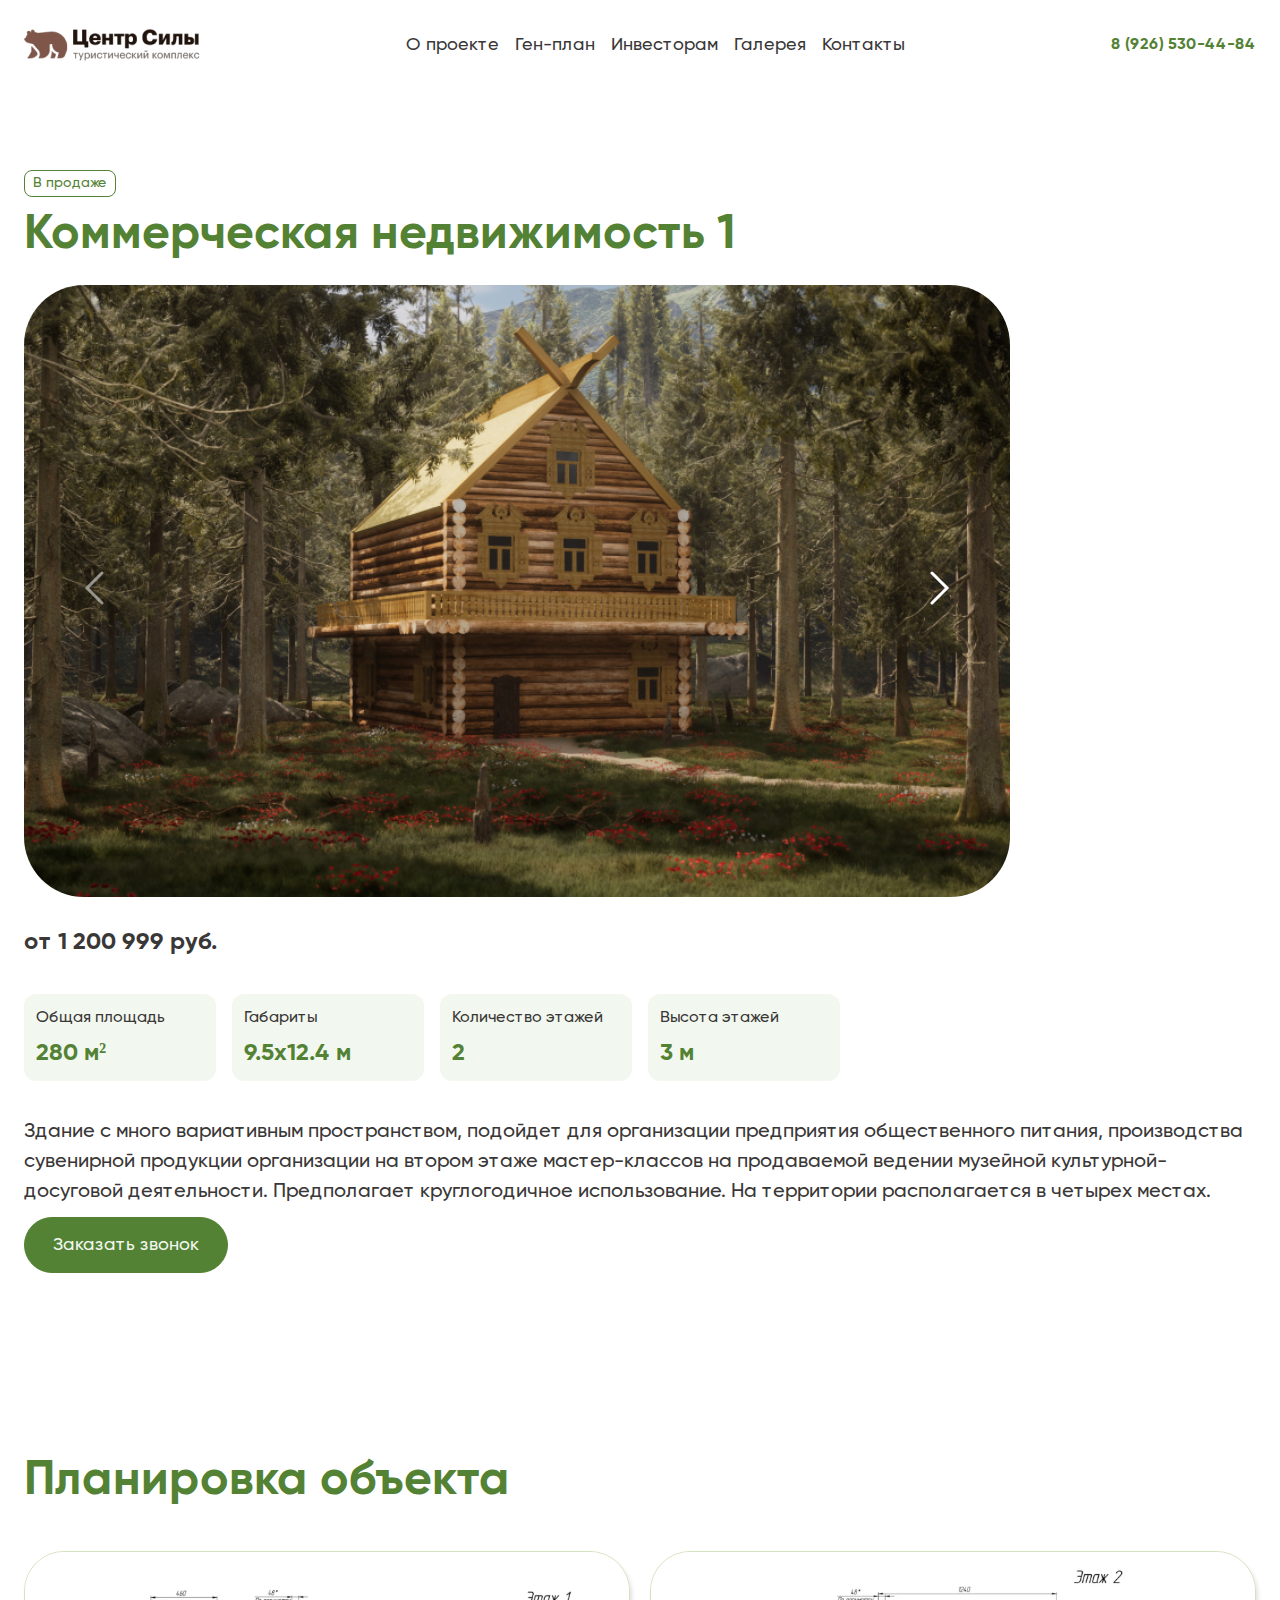
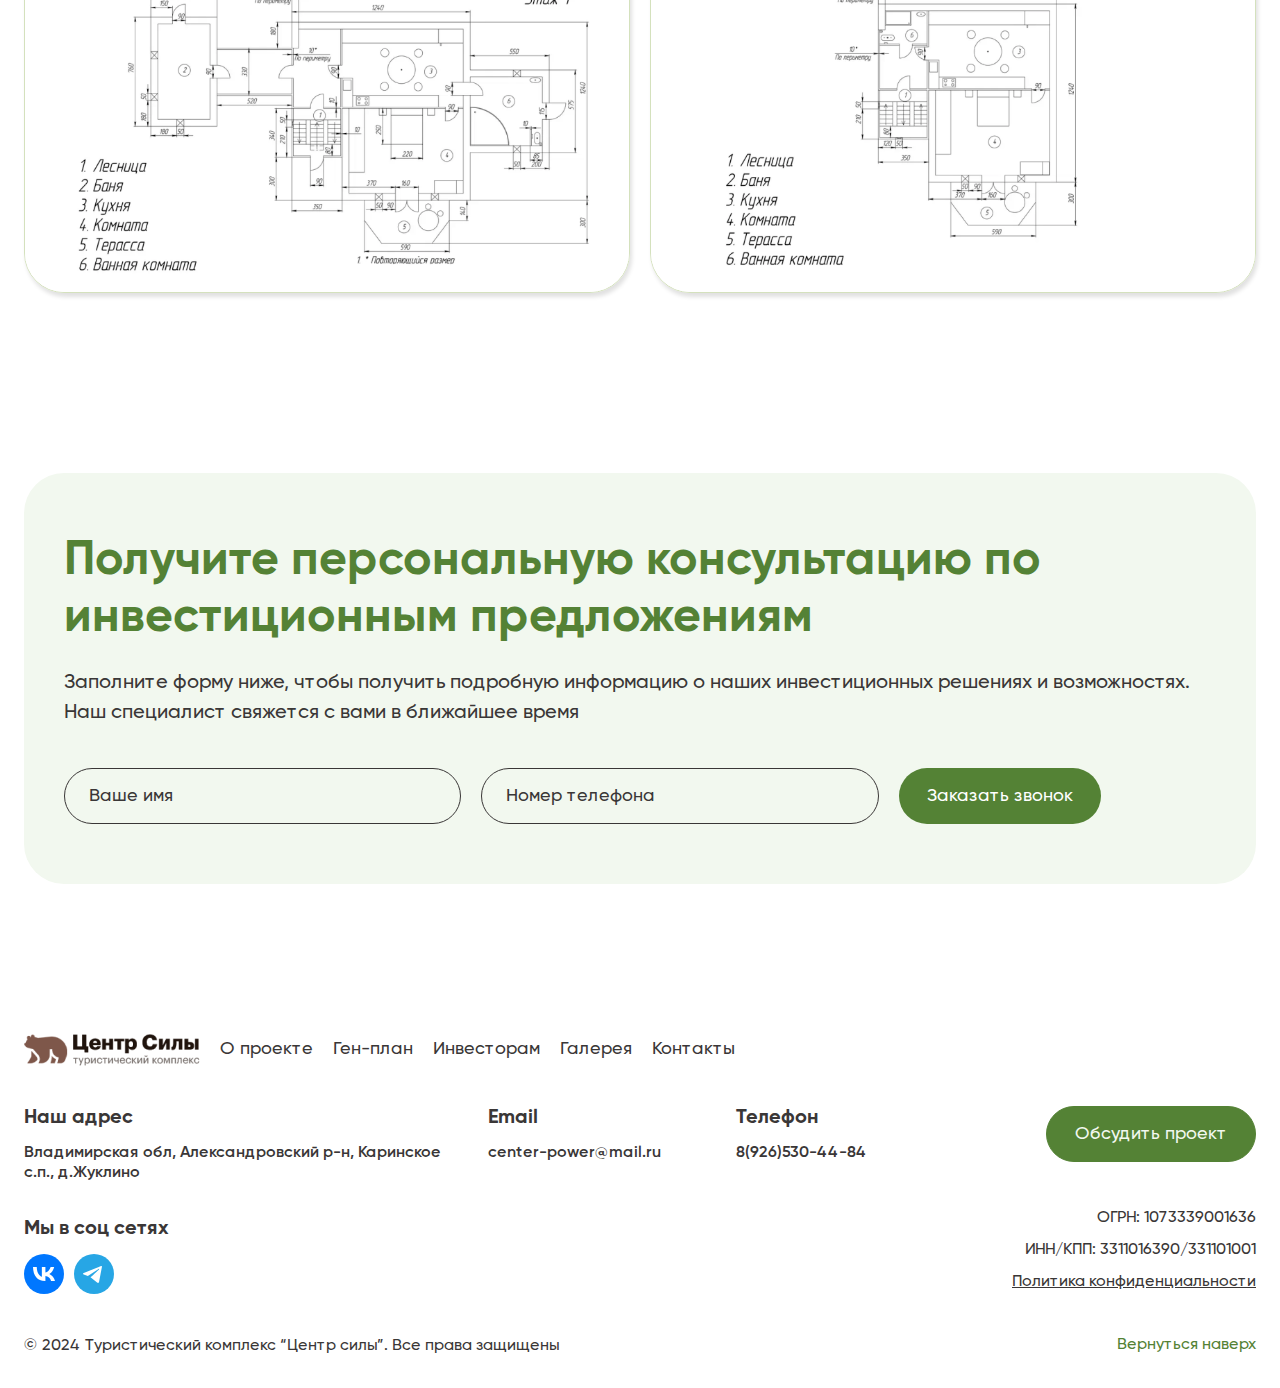
==== pages/card.html @ 1214b25f "upd" ====
<!DOCTYPE html>
<html lang="ru">
<head>
    <meta charset="UTF-8">
    <meta name="viewport" content="width=device-width, initial-scale=1.0">
    <link rel="stylesheet" href="../css/main.css">
    <link rel="stylesheet" href="../assets/libs/swiper-bundle.min.css">
    <title>Карточка товара</title>
</head>
<body>
    <header class="header">
        <div class="container">
            <div class="header__wrapper">
                <a href="../index.html" class="logo">
                    <img src="../assets/img/icons/logo.png" alt="">
                </a>
                <nav class="menu">
                    <ul class="menu-nav">
                        <li class="menu-nav__item">
                            <a href="../index.html" class="menu-nav__link">О проекте</a>
                        </li>
                        <li class="menu-nav__item">
                            <a href="plan.html" class="menu-nav__link">Ген-план</a>
                        </li>
                        <li class="menu-nav__item">
                            <a href="investors.html" class="menu-nav__link">Инвесторам</a>
                        </li>
                        <li class="menu-nav__item">
                            <a href="gallery.html" class="menu-nav__link">Галерея</a>
                        </li>
                        <li class="menu-nav__item">
                            <a href="contacts.html" class="menu-nav__link">Контакты</a>
                        </li>
                    </ul>
                </nav>
                <a href="tel:89265304484" class="header__phone header__phone--green">8 (926) 530-44-84</a>
                <button class="btn-menu">
                    <span></span>
                    <span></span>
                    <span></span>
                </button>
            </div>
        </div>
    </header>

    <section class="section section--medium">
        <div class="container">
            <div class="card">
                <div class="card__slider">
                    <div class="card__info card__info--mobile">
                        <div class="sticker sticker--sale">
                            <p>В продаже</p>
                        </div>
                        <p class="card__name">Коммерческая недвижимость 1</p>
                    </div>
                    <div class="swiper swiper-card">
                        <div class="swiper-wrapper swiper-card__wrapper">
                            <div class="swiper-slide swiper-card__slide">
                                <img src="../assets/img/photo/card.png" class="swiper-card__img" alt="">
                            </div>
                            <div class="swiper-slide swiper-card__slide">
                                <img src="../assets/img/photo/card.png" class="swiper-card__img" alt="">
                            </div>
                        </div>
                        <div class="swiper-card__pagination"></div>
                      
                        <div class="swiper-card__prev">
                            <svg width="20" height="34" stroke="white" viewBox="0 0 20 34" fill="none" xmlns="http://www.w3.org/2000/svg">
                                <path d="M18 2L3 17L18 32" stroke-width="3" stroke-linecap="round" />
                            </svg>
                        </div>
                        <div class="swiper-card__next">
                            <svg width="20" height="34" stroke="white" viewBox="0 0 20 34" fill="none" xmlns="http://www.w3.org/2000/svg">
                                <path d="M2 32L17 17L2 2" stroke-width="3" stroke-linecap="round" />
                            </svg>
                        </div>
                    </div>
                </div>
                <div class="card__description">
                    <div class="card__info card__info--desktop">
                        <div class="sticker sticker--sale">
                            <p>В продаже</p>
                        </div>
                        <p class="card__name">Коммерческая недвижимость 1</p>
                    </div>
                    <p class="card__price">от 1 200 999 руб.</p>
                    <div class="characteristics">
                        <div class="characteristics__item">
                            <span class="characteristics__title">Общая площадь</span>
                            <p class="characteristics__name">280 м²</p>
                        </div>
                        <div class="characteristics__item">
                            <span class="characteristics__title">Габариты</span>
                            <p class="characteristics__name">9.5х12.4 м</p>
                        </div>
                        <div class="characteristics__item">
                            <span class="characteristics__title">Количество этажей</span>
                            <p class="characteristics__name">2</p>
                        </div>
                        <div class="characteristics__item">
                            <span class="characteristics__title">Высота этажей</span>
                            <p class="characteristics__name">3 м</p>
                        </div>
                    </div>
                    <p class="card__text">Здание с много вариативным пространством, подойдет для организации предприятия общественного питания, производства сувенирной продукции организации на втором этаже мастер-классов на продаваемой ведении музейной культурной-досуговой деятельности. Предполагает круглогодичное использование. На территории располагается в четырех местах.</p>
                    <button class="btn btn--green btn-hover btn-hover--green card__btn">Заказать звонок</button>
                </div>
            </div>
        </div>
    </section>

    <!-- Планировка объекта -->
    <section class="section section--large">
        <div class="container">
            <h2>Планировка объекта</h2>
            <div class="container__inner">
                <div class="layout">
                    <img src="../assets/img/layout/floor-1.png" class="layout__img" alt="">
                    <img src="../assets/img/layout/floor-2.png" class="layout__img" alt="">
                </div>
            </div>
        </div>
    </section>

        <!-- Форма -->
        <section class="section section--large">
            <div class="container">
                <div class="consultation-form">
                    <div class="consultation-form__wrapper">
                        <div class="consultation-form__top">
                            <h2 class="consultation-form__title">Получите персональную консультацию 
                                по инвестиционным предложениям</h2>
                            <p class="consultation-form__subtitle">Заполните форму ниже, чтобы получить подробную информацию о наших инвестиционных решениях и возможностях. Наш специалист свяжется с вами в ближайшее время</p>
                        </div>
                        <form action="" class="form form-consultation">
                            <input type="text" class="input input--green" name="name" placeholder="Ваше имя">
                            <input type="tel" class="input input--green" name="phone" placeholder="Номер телефона">
                            <button class="form-consultation__btn">Заказать звонок</button>
                        </form>
                    </div>
                    <img src="../assets/img/photo/consult-form.png" class="consultation-form__img" alt="">
                </div>
            </div>
        </section>
    
    <!-- Подвал -->
    <footer class="footer">
        <div class="container">
            <div class="footer__wrapper">
                <div class="footer__left">
                    <div class="footer__top">
                        <a href="/" class="logo"><img src="../assets/img/icons/logo.png" alt=""></a>
                        <ul class="footer-menu">
                            <li class="footer-menu__item">
                                <a href="about.html" class="footer-menu__link">О проекте</a>
                            </li>
                            <li class="footer-menu__item">
                                <a href="plan.html" class="footer-menu__link">Ген-план</a>
                            </li>
                            <li class="footer-menu__item">
                                <a href="investors.html" class="footer-menu__link">Инвесторам</a>
                            </li>
                            <li class="footer-menu__item">
                                <a href="gallery.html" class="footer-menu__link">Галерея</a>
                            </li>
                            <li class="footer-menu__item">
                                <a href="contacts.html" class="footer-menu__link">Контакты</a>
                            </li>
                        </ul>
                    </div>
                    <div class="footer-social footer-social--desktop">
                        <p class="footer-social__text">Мы в соц сетях</p>
                        <ul class="footer-social__list">
                            <li class="footer-social__item">
                                <a href="" class="footer-social__link">
                                    <img src="../assets/img/icons/vk.svg" alt="">
                                </a>
                            </li>
                            <li class="footer-social__item">
                                <a href="" class="footer-social__link">
                                    <img src="../assets/img/icons/tg.svg" alt="">
                                </a>
                            </li>
                        </ul>
                    </div>
                    <div class="copyright">
                        <p class="copyright__text">© 2024 Туристический комплекс “Центр силы”. Все права защищены</p>
                        <a href="#top" class="info__back info__back--mobile">Вернуться наверх</a>
                    </div>
                </div>
                <div class="footer__right">
                    <div class="footer__middle">
                        <ul class="contacts-list">
                            <li class="contacts-list__item">
                                <span class="contacts-list__title">Наш адрес</span>
                                <p class="contacts-list__text">Владимирская обл, Александровский р-н, Каринское с.п., д.Жуклино</p>
                            </li>
                            <li class="contacts-list__item">
                                <span class="contacts-list__title">Email</span>
                                <a href="mailto:center-power@mail.ru" class="contacts-list__text">center-power@mail.ru</a>
                            </li>
                            <li class="contacts-list__item">
                                <span class="contacts-list__title">Телефон</span>
                                <a href="tel:89265304484" class="contacts-list__text">8(926)530-44-84</a>
                            </li>
                        </ul>

                        <div class="footer-social footer-social--mobile">
                            <p class="footer-social__text">Мы в соц сетях</p>
                            <ul class="footer-social__list">
                                <li class="footer-social__item">
                                    <a href="" class="footer-social__link">
                                        <img src="../assets/img/icons/vk.svg" alt="">
                                    </a>
                                </li>
                                <li class="footer-social__item">
                                    <a href="" class="footer-social__link">
                                        <img src="../assets/img/icons/tg.svg" alt="">
                                    </a>
                                </li>
                            </ul>
                        </div>
                    </div>
                    <div class="info">
                        <button class="btn info__btn btn--green btn-hover btn-hover--green">Обсудить проект</button>
                        <ul class="info__list">
                            <li class="info__item">
                                <p>ОГРН: 1073339001636</p>
                            </li>
                            <li class="info__item">
                                <p>ИНН/КПП: 3311016390/331101001</p>
                            </li>
                            <li class="info__item">
                                <a href="policy.html">Политика конфиденциальности</a>
                            </li>
                        </ul>
                        <a href="#top" class="info__back info__back--desktop">Вернуться наверх</a>
                    </div>
                </div>
            </div>
        </div>
    </footer>

    <script src="https://cdnjs.cloudflare.com/ajax/libs/jquery/3.7.1/jquery.min.js" integrity="sha512-v2CJ7UaYy4JwqLDIrZUI/4hqeoQieOmAZNXBeQyjo21dadnwR+8ZaIJVT8EE2iyI61OV8e6M8PP2/4hpQINQ/g==" crossorigin="anonymous" referrerpolicy="no-referrer"></script>
    <script src="../assets/libs/swiper-bundle.min.js"></script>
    <script src="../assets/js/script.js"></script>
    <script src="../assets/js/slider.js"></script>
</body>
</html>
---- css/main.css ----
/* Reset and base styles  */
@import url("../assets/fonts/stylesheet.css");
* {
  padding: 0px;
  margin: 0px;
  border: none;
}

*,
*::before,
*::after {
  -webkit-box-sizing: border-box;
          box-sizing: border-box;
}

/* Links */
a, a:link, a:visited {
  text-decoration: none;
}

a:hover {
  text-decoration: none;
}

/* Common */
aside, nav, footer, header, section, main {
  display: block;
}

h1, h2, h3, h4, h5, h6, p {
  font-size: inherit;
  font-weight: inherit;
}

ul, ul li {
  list-style: none;
}

img {
  vertical-align: top;
}

img, svg {
  max-width: 100%;
  height: auto;
}

address {
  font-style: normal;
}

/* Form */
input, textarea, button, select {
  font-family: inherit;
  font-size: inherit;
  color: inherit;
  background-color: transparent;
}

input::-ms-clear {
  display: none;
}

button, input[type=submit] {
  display: inline-block;
  -webkit-box-shadow: none;
          box-shadow: none;
  background-color: transparent;
  background: none;
  cursor: pointer;
}

input:focus, input:active,
button:focus, button:active {
  outline: none;
}

button::-moz-focus-inner {
  padding: 0;
  border: 0;
}

label {
  cursor: pointer;
}

legend {
  display: block;
}

html,
body {
  font-family: "Gilroy";
  scroll-behavior: smooth;
}

h1 {
  font-weight: 700;
  font-size: 100px;
  color: #548235;
}

h2 {
  font-weight: 700;
  font-size: 48px;
  line-height: 120%;
  color: #548235;
}
@media (max-width: 768px) {
  h2 {
    font-size: 32px;
  }
}
@media (max-width: 480px) {
  h2 {
    font-size: 28px;
  }
}

h3 {
  font-weight: 700;
  font-size: 32px;
  line-height: 130%;
  color: #3A3737;
}

.title--xxs {
  min-width: 240px;
}
.title--xs {
  max-width: 500px;
}
.title--xl {
  max-width: 1160px;
}
@media (max-width: 768px) {
  .title--padding {
    padding-left: 16px;
  }
}

.container {
  max-width: 1760px;
  width: 100%;
  margin: 0 auto;
}
.container__inner {
  margin-top: 40px;
}
@media (max-width: 768px) {
  .container__inner {
    margin-top: 24px;
  }
}
@media (max-width: 1760px) {
  .container {
    padding: 0 24px;
  }
}
@media (max-width: 768px) {
  .container {
    padding: 0 16px;
  }
}

.section {
  margin-top: 100px;
}
.section--medium {
  margin-top: 80px;
}
@media (max-width: 768px) {
  .section--medium {
    margin-top: 40px !important;
  }
}
.section--large {
  margin-top: 180px;
}
@media (max-width: 1024px) {
  .section--large {
    margin-top: 120px;
  }
}
@media (max-width: 768px) {
  .section--large {
    margin-top: 90px;
  }
}
.section--xlarge {
  margin-top: 220px;
}
@media (max-width: 1024px) {
  .section--xlarge {
    margin-top: 140px;
  }
}
@media (max-width: 768px) {
  .section--xlarge {
    margin-top: 90px;
  }
}
.section__header {
  display: -webkit-box;
  display: -ms-flexbox;
  display: flex;
  -webkit-box-align: center;
      -ms-flex-align: center;
          align-items: center;
  -webkit-box-pack: justify;
      -ms-flex-pack: justify;
          justify-content: space-between;
  gap: 20px;
}
@media (max-width: 1024px) {
  .section__header {
    -webkit-box-orient: vertical;
    -webkit-box-direction: normal;
        -ms-flex-direction: column;
            flex-direction: column;
    -webkit-box-align: start;
        -ms-flex-align: start;
            align-items: start;
  }
}
.section__subtitle {
  max-width: 1093px;
  font-weight: 500;
  font-size: 20px;
  color: #3A3737;
}
@media (max-width: 768px) {
  .section__subtitle {
    font-size: 18px;
  }
}
@media (max-width: 480px) {
  .section__subtitle {
    font-size: 14px;
  }
}
.section__subtitle--xs {
  max-width: 470px;
  text-align: end;
}
@media (max-width: 1024px) {
  .section__subtitle--xs {
    text-align: start;
  }
}
@media (max-width: 768px) {
  .section {
    margin-top: 90px;
  }
}

.white-text {
  color: #fff;
}

.left-padding {
  padding-left: calc((100vw - 1760px) / 2) !important;
}
@media (max-width: 1760px) {
  .left-padding {
    padding-left: 24px !important;
  }
}
@media (max-width: 768px) {
  .left-padding {
    padding-left: 16px !important;
  }
}
@media (max-width: 768px) {
  .left-padding--none {
    padding: 0 !important;
  }
}

@media (max-width: 1280px) {
  .horizontal-scroll {
    overflow-x: scroll;
  }
}

.no-scroll {
  overflow: hidden;
}

.header {
  position: relative;
  overflow: hidden;
}
.header--main {
  padding-bottom: 100px;
  border-bottom-left-radius: 100px;
  border-bottom-right-radius: 100px;
  -webkit-box-shadow: 2px 4px 20px 0 rgba(0, 0, 0, 0.12);
          box-shadow: 2px 4px 20px 0 rgba(0, 0, 0, 0.12);
}
@media (max-width: 1440px) {
  .header--main {
    padding-bottom: 80px;
    border-bottom-left-radius: 80px;
    border-bottom-right-radius: 80px;
  }
}
@media (max-width: 1280px) {
  .header--main {
    border-bottom-left-radius: 50px;
    border-bottom-right-radius: 50px;
  }
}
@media (max-width: 1024px) {
  .header--main {
    padding-bottom: 60px;
    border-bottom-left-radius: 36px;
    border-bottom-right-radius: 36px;
  }
}
@media (max-width: 768px) {
  .header--main {
    padding-bottom: 40px;
  }
}
@media (max-width: 480px) {
  .header--main {
    border-bottom-left-radius: 28px;
    border-bottom-right-radius: 28px;
    padding-bottom: 16px;
  }
}
.header__wrapper {
  position: relative;
  display: -webkit-box;
  display: -ms-flexbox;
  display: flex;
  -webkit-box-pack: justify;
      -ms-flex-pack: justify;
          justify-content: space-between;
  -webkit-box-align: center;
      -ms-flex-align: center;
          align-items: center;
  padding: 29px 0;
  z-index: 2;
}
@media (max-width: 768px) {
  .header__wrapper {
    padding: 20px 0;
  }
}
@media (max-width: 480px) {
  .header__wrapper {
    padding: 16px 0;
  }
}
.header__phone {
  display: block;
  font-weight: 700;
  font-size: 16px;
  color: #fff;
  line-height: 1;
}
.header__phone--green {
  color: #548235;
}
@media (max-width: 1024px) {
  .header__phone {
    color: #548235;
  }
}
@media (max-width: 768px) {
  .header__phone {
    font-size: 14px;
    margin-left: auto;
    margin-right: 12px;
  }
}
@media (max-width: 480px) {
  .header__phone {
    font-size: 12px;
  }
}

@media (max-width: 1024px) {
  .logo {
    max-width: 140px;
  }
}
@media (max-width: 480px) {
  .logo {
    max-width: 100px;
  }
}

.header-investor {
  padding-bottom: 0;
}
.header-investor__inner {
  background: #fff;
}

.menu-nav {
  display: -webkit-box;
  display: -ms-flexbox;
  display: flex;
  -webkit-box-align: center;
      -ms-flex-align: center;
          align-items: center;
  gap: 40px;
}
@media (max-width: 1280px) {
  .menu-nav {
    gap: 16px;
  }
}
@media (max-width: 1024px) {
  .menu-nav {
    gap: 10px;
  }
}
.menu-nav__item {
  display: -webkit-box;
  display: -ms-flexbox;
  display: flex;
}
.menu-nav__link {
  display: block;
  font-weight: 500;
  font-size: 18px;
  color: #3A3737;
}
@media (max-width: 1024px) {
  .menu-nav__link {
    font-size: 16px;
  }
}
.menu-nav__link--active {
  color: #548235;
}

.menu {
  display: -webkit-inline-box;
  display: -ms-inline-flexbox;
  display: inline-flex;
}
@media (max-width: 768px) {
  .menu {
    display: none;
  }
}
@media (max-width: 768px) {
  .menu--open {
    display: -webkit-box !important;
    display: -ms-flexbox !important;
    display: flex !important;
    position: absolute;
    top: 100%;
    background: #fff;
    width: 100%;
    height: 100dvh;
    padding: 80px 0;
  }
}
@media (max-width: 768px) {
  .menu--open .menu-nav {
    -webkit-box-orient: vertical;
    -webkit-box-direction: normal;
        -ms-flex-direction: column;
            flex-direction: column;
    -webkit-box-align: center;
        -ms-flex-align: center;
            align-items: center;
    gap: 28px;
    width: 100%;
  }
}
.menu--open .menu-nav__link {
  font-size: 18px;
}

.btn-menu {
  display: none;
  -webkit-box-orient: vertical;
  -webkit-box-direction: normal;
      -ms-flex-direction: column;
          flex-direction: column;
  -webkit-box-pack: center;
      -ms-flex-pack: center;
          justify-content: center;
  position: relative;
  width: 14px;
  height: 10px;
}
@media (max-width: 768px) {
  .btn-menu {
    display: -webkit-box;
    display: -ms-flexbox;
    display: flex;
  }
}
.btn-menu span {
  position: absolute;
  background: #548235;
  border-radius: 100px;
  width: 100%;
  height: 2px;
  -webkit-transition: all 0.3s;
  transition: all 0.3s;
}
.btn-menu span:first-child {
  top: 0;
  left: 0;
  -webkit-transform-origin: center;
          transform-origin: center;
}
.btn-menu span:nth-of-type(2) {
  top: 50%;
  -webkit-transform: translateY(-50%);
          transform: translateY(-50%);
  left: 0;
}
.btn-menu span:last-child {
  bottom: 0;
  left: 0;
  -webkit-transform-origin: center;
          transform-origin: center;
}
.btn-menu--open {
  height: 16px;
  overflow: hidden;
}
.btn-menu--open span:first-child {
  display: block;
  rotate: 45deg;
  top: auto;
}
.btn-menu--open span:nth-of-type(2) {
  -webkit-transform: translateX(100%);
          transform: translateX(100%);
}
.btn-menu--open span:last-child {
  display: block;
  rotate: -45deg;
  bottom: auto;
}

.footer {
  margin-top: 120px;
}
@media (max-width: 768px) {
  .footer {
    margin-top: 90px;
  }
}
.footer--top_md {
  margin-top: 38px;
}
.footer--top_none {
  margin-top: 0;
}
.footer__wrapper {
  display: -webkit-box;
  display: -ms-flexbox;
  display: flex;
  -webkit-box-pack: justify;
      -ms-flex-pack: justify;
          justify-content: space-between;
  padding: 60px 0;
}
@media (max-width: 1280px) {
  .footer__wrapper {
    -webkit-box-orient: vertical;
    -webkit-box-direction: normal;
        -ms-flex-direction: column;
            flex-direction: column;
    padding: 30px 0;
  }
}
@media (max-width: 480px) {
  .footer__wrapper {
    padding: 20px 0;
  }
}
.footer__left {
  width: 50%;
  display: -webkit-box;
  display: -ms-flexbox;
  display: flex;
  -webkit-box-orient: vertical;
  -webkit-box-direction: normal;
      -ms-flex-direction: column;
          flex-direction: column;
}
@media (max-width: 1600px) {
  .footer__left {
    width: 55%;
  }
}
@media (max-width: 1440px) {
  .footer__left {
    width: 60%;
  }
}
@media (max-width: 1280px) {
  .footer__left {
    display: contents;
  }
}
.footer__top {
  display: -webkit-box;
  display: -ms-flexbox;
  display: flex;
  -webkit-box-align: center;
      -ms-flex-align: center;
          align-items: center;
  -webkit-box-pack: justify;
      -ms-flex-pack: justify;
          justify-content: space-between;
}
@media (max-width: 1600px) {
  .footer__top {
    -webkit-box-pack: start;
        -ms-flex-pack: start;
            justify-content: start;
    gap: 20px;
  }
}
@media (max-width: 1280px) {
  .footer__top {
    -webkit-box-ordinal-group: 2;
        -ms-flex-order: 1;
            order: 1;
  }
}
@media (max-width: 768px) {
  .footer__top {
    -webkit-box-orient: vertical;
    -webkit-box-direction: normal;
        -ms-flex-direction: column;
            flex-direction: column;
    -webkit-box-align: start;
        -ms-flex-align: start;
            align-items: start;
    gap: 48px;
  }
}
.footer__middle {
  display: contents;
  width: 100%;
}
@media (max-width: 1280px) {
  .footer__middle {
    display: -webkit-box;
    display: -ms-flexbox;
    display: flex;
    -webkit-box-orient: vertical;
    -webkit-box-direction: normal;
        -ms-flex-direction: column;
            flex-direction: column;
  }
}
.footer__right {
  max-width: 620px;
  display: -webkit-box;
  display: -ms-flexbox;
  display: flex;
  -webkit-box-pack: justify;
      -ms-flex-pack: justify;
          justify-content: space-between;
  gap: 60px;
}
@media (max-width: 1440px) {
  .footer__right {
    max-width: 500px;
    gap: 30px;
  }
}
@media (max-width: 1280px) {
  .footer__right {
    margin-top: 40px;
    max-width: 100%;
    -webkit-box-ordinal-group: 3;
        -ms-flex-order: 2;
            order: 2;
  }
}
@media (max-width: 768px) {
  .footer__right {
    -webkit-box-orient: vertical;
    -webkit-box-direction: normal;
        -ms-flex-direction: column;
            flex-direction: column;
  }
}

.copyright {
  -webkit-margin-before: auto;
          margin-block-start: auto;
  display: -webkit-box;
  display: -ms-flexbox;
  display: flex;
  -webkit-box-align: center;
      -ms-flex-align: center;
          align-items: center;
  -webkit-box-pack: justify;
      -ms-flex-pack: justify;
          justify-content: space-between;
}
.copyright__text {
  font-weight: 500;
  font-size: 16px;
  line-height: 150%;
  color: #3A3737;
}
@media (max-width: 768px) {
  .copyright__text {
    font-size: 14px;
  }
}
@media (max-width: 480px) {
  .copyright__text {
    font-size: 12px;
  }
}
@media (max-width: 1280px) {
  .copyright {
    margin-top: 40px;
    -webkit-box-ordinal-group: 5;
        -ms-flex-order: 4;
            order: 4;
  }
}
@media (max-width: 768px) {
  .copyright {
    margin-top: 20px;
  }
}
@media (max-width: 480px) {
  .copyright {
    margin-top: 15px;
  }
}

.hero {
  width: 51.5625%;
}
@media (max-width: 1024px) {
  .hero {
    width: 100%;
  }
}
.hero__headline {
  margin-top: 134px;
}
@media (max-width: 1024px) {
  .hero__headline {
    margin-top: 60px;
  }
}
@media (max-width: 768px) {
  .hero__headline {
    margin-top: 40px;
  }
}
.hero__subtitle {
  font-weight: 500;
  font-size: 24px;
  color: #3A3737;
}
@media (max-width: 1024px) {
  .hero__subtitle {
    font-size: 22px;
  }
}
@media (max-width: 768px) {
  .hero__subtitle {
    font-size: 20px;
  }
}
@media (max-width: 480px) {
  .hero__subtitle {
    font-size: 14px;
  }
}
@media (max-width: 1280px) {
  .hero__title {
    font-size: 80px;
  }
}
@media (max-width: 480px) {
  .hero__title {
    font-size: 50px;
  }
}
.hero__address {
  margin-top: 30px;
  background: #F2F8EF;
  border-top-right-radius: 30px;
  border-bottom-right-radius: 30px;
  padding: 18px 30px 22px;
  max-width: 540px;
}
@media (max-width: 1280px) {
  .hero__address {
    max-width: 500px;
  }
}
@media (max-width: 768px) {
  .hero__address {
    font-size: 16px;
    padding: 10px 22px;
    margin-top: 24px;
    border-radius: 36px;
    margin-left: 16px;
    margin-right: 16px;
  }
}
.hero__address p {
  display: -webkit-box;
  display: -ms-flexbox;
  display: flex;
  -webkit-box-align: center;
      -ms-flex-align: center;
          align-items: center;
  gap: 16px;
  font-weight: 500;
  font-size: 18px;
  color: #3A3737;
}
@media (max-width: 768px) {
  .hero__address p {
    font-size: 16px;
    color: #548235;
    gap: 6px;
  }
}
.hero__address p::before {
  content: url("../assets/img/icons/point.svg");
}
@media (max-width: 768px) {
  .hero__address p::before {
    content: url("../assets/img/icons/point-green.svg");
  }
}
.hero__bottom {
  margin-top: 33px;
}
@media (max-width: 768px) {
  .hero__bottom {
    margin-top: 16px;
    padding-right: 16px;
  }
}
.hero__description {
  max-width: 650px;
  font-weight: 500;
  font-size: 18px;
  color: #3A3737;
}
@media (max-width: 1280px) {
  .hero__description {
    font-size: 16px;
    max-width: 570px;
  }
}
@media (max-width: 768px) {
  .hero__description {
    font-size: 14px;
  }
}
.hero__buttons {
  margin-top: 32px;
  display: -webkit-box;
  display: -ms-flexbox;
  display: flex;
  -ms-flex-wrap: wrap;
      flex-wrap: wrap;
  gap: 12px;
}
@media (max-width: 768px) {
  .hero__buttons {
    margin-top: 20px;
  }
}
@media (max-width: 480px) {
  .hero__buttons {
    gap: 8px;
  }
}

.bg-hero {
  position: absolute;
  top: 0;
  right: 0;
  width: 42.1875%;
  height: -webkit-fill-available;
}
@media (max-width: 1280px) {
  .bg-hero {
    width: 50%;
  }
}
@media (max-width: 1024px) {
  .bg-hero {
    display: none;
  }
}
.bg-hero__wrapper {
  position: relative;
  height: 100%;
  width: 100%;
}
.bg-hero__btn {
  position: absolute;
  left: 50%;
  bottom: 380px;
  background: rgba(255, 255, 255, 0.7);
  padding: 16px 24px;
  display: -webkit-box;
  display: -ms-flexbox;
  display: flex;
  -webkit-box-align: center;
      -ms-flex-align: center;
          align-items: center;
  gap: 14px;
}
.bg-hero__img {
  z-index: 1;
  width: 100%;
  height: 100%;
  -o-object-fit: cover;
     object-fit: cover;
  -o-object-position: left;
     object-position: left;
}

.hero-investor {
  background-image: url("../assets/img/bg/investors-bg.png");
  padding: 180px 0 75px calc((100% - 1760px) / 2);
  background-size: cover;
  background-position: 10% 50%;
  border-bottom-left-radius: 100px;
  border-bottom-right-radius: 100px;
  -webkit-box-shadow: 2px 4px 20px 0 rgba(0, 0, 0, 0.12);
          box-shadow: 2px 4px 20px 0 rgba(0, 0, 0, 0.12);
}
@media (max-width: 1760px) {
  .hero-investor {
    padding-left: 24px;
  }
}
@media (max-width: 1280px) {
  .hero-investor {
    background-position: 15% 50%;
    padding-bottom: 80px;
    border-bottom-left-radius: 50px;
    border-bottom-right-radius: 50px;
  }
}
@media (max-width: 1024px) {
  .hero-investor {
    padding: 60px 0 60px 24px;
    padding-bottom: 60px;
    border-bottom-left-radius: 36px;
    border-bottom-right-radius: 36px;
  }
}
@media (max-width: 768px) {
  .hero-investor {
    padding: 36px 0 40px 16px;
    background-image: none;
    background-color: #fff;
    padding-bottom: 40px;
  }
}
@media (max-width: 480px) {
  .hero-investor {
    border-bottom-left-radius: 28px;
    border-bottom-right-radius: 28px;
    padding-bottom: 16px;
  }
}
.hero-investor__inner {
  margin-top: 40px;
  display: -webkit-box;
  display: -ms-flexbox;
  display: flex;
  -webkit-box-orient: vertical;
  -webkit-box-direction: normal;
      -ms-flex-direction: column;
          flex-direction: column;
  gap: 16px;
}
@media (max-width: 1024px) {
  .hero-investor__inner {
    margin-top: 24px;
  }
}
@media (max-width: 768px) {
  .hero-investor__inner {
    display: grid;
    grid-template-columns: repeat(auto-fill, minmax(220px, auto));
  }
}
@media (max-width: 768px) {
  .hero-investor__inner--desktop {
    display: none;
  }
}
.hero-investor__row {
  display: -webkit-box;
  display: -ms-flexbox;
  display: flex;
  gap: 16px;
}
@media (max-width: 1024px) {
  .hero-investor__row {
    -ms-flex-wrap: wrap;
        flex-wrap: wrap;
  }
}
@media (max-width: 768px) {
  .hero-investor__row {
    display: contents;
  }
}
.hero-investor__wrapper {
  max-width: 820px;
  width: 100%;
}
.hero-investor__item {
  border: 1px solid #F2F8EF;
  border-radius: 16px;
  -webkit-box-shadow: 2px 4px 6px 0 rgba(0, 0, 0, 0.12);
          box-shadow: 2px 4px 6px 0 rgba(0, 0, 0, 0.12);
  background: #fff;
  padding: 17px 20px;
}
@media (max-width: 1024px) {
  .hero-investor__item {
    padding: 14px 16px;
  }
}
.hero-investor__title {
  font-weight: 700;
  font-size: 32px;
  line-height: 130%;
  color: #552C13;
}
@media (max-width: 1024px) {
  .hero-investor__title {
    font-size: 28px;
  }
}
.hero-investor__text {
  font-weight: 500;
  font-size: 16px;
  line-height: 150%;
  color: #3A3737;
}
@media (max-width: 1024px) {
  .hero-investor__text {
    font-size: 14px;
  }
}
.hero-investor__btn {
  border: 1px solid #548235;
  color: #3A3737 !important;
}
.hero-investor__address {
  display: none;
}
@media (max-width: 768px) {
  .hero-investor__address {
    display: -webkit-box;
    display: -ms-flexbox;
    display: flex;
    margin-left: 0;
  }
}

.adv {
  margin-top: 40px;
  display: none;
}
@media (max-width: 768px) {
  .adv {
    display: -webkit-box;
    display: -ms-flexbox;
    display: flex;
    margin-left: 0;
  }
}

.hero-advantages {
  margin-top: 78px;
  display: grid;
  grid-template-columns: repeat(auto-fill, minmax(150px, auto));
  gap: 60px;
}
@media (max-width: 1280px) {
  .hero-advantages {
    grid-template-columns: repeat(auto-fill, minmax(200px, auto));
    row-gap: 20px;
  }
}
@media (max-width: 1024px) {
  .hero-advantages {
    margin-top: 50px;
  }
}
@media (max-width: 768px) {
  .hero-advantages {
    margin-top: 36px;
    grid-template-columns: repeat(auto-fill, minmax(130px, auto));
    -webkit-column-gap: 40px;
       -moz-column-gap: 40px;
            column-gap: 40px;
  }
}
@media (max-width: 768px) {
  .hero-advantages {
    -webkit-column-gap: 20px;
       -moz-column-gap: 20px;
            column-gap: 20px;
  }
}
.hero-advantages__item {
  display: -webkit-box;
  display: -ms-flexbox;
  display: flex;
  -webkit-box-align: center;
      -ms-flex-align: center;
          align-items: center;
  gap: 26px;
}
@media (max-width: 768px) {
  .hero-advantages__item {
    gap: 12px;
  }
}
.hero-advantages__text {
  font-weight: 500;
  font-size: 16px;
  color: #3A3737;
}
@media (max-width: 768px) {
  .hero-advantages__text {
    font-size: 12px;
  }
}
@media (max-width: 768px) {
  .hero-advantages__img {
    max-height: 32px;
  }
}

.video {
  display: none;
  margin-top: 40px;
  position: relative;
  width: -webkit-fit-content;
  width: -moz-fit-content;
  width: fit-content;
  border-radius: 20px;
  padding: 0px 16px;
  width: 100%;
}
@media (max-width: 480px) {
  .video {
    display: block;
  }
}
.video__img {
  border-radius: 20px;
  width: 100%;
  -o-object-fit: cover;
     object-fit: cover;
}
.video__btn {
  display: -webkit-box;
  display: -ms-flexbox;
  display: flex;
  -webkit-box-align: center;
      -ms-flex-align: center;
          align-items: center;
  -ms-flex-negative: 1;
      flex-shrink: 1;
  gap: 2px;
  position: absolute;
  left: 50%;
  top: 50%;
  translate: -50% -50%;
  padding: 10px 14px;
  border-radius: 36px;
  font-weight: 600;
  font-size: 12px;
  color: #3A3737;
  background: rgba(255, 255, 255, 0.7);
}
.video__btn svg {
  height: 9px;
}

.project {
  display: -webkit-box;
  display: -ms-flexbox;
  display: flex;
  gap: 30px;
}
@media (max-width: 768px) {
  .project {
    -webkit-box-orient: vertical;
    -webkit-box-direction: normal;
        -ms-flex-direction: column;
            flex-direction: column;
    gap: 24px;
  }
}
.project__left {
  width: 36%;
  display: -webkit-box;
  display: -ms-flexbox;
  display: flex;
  -webkit-box-orient: vertical;
  -webkit-box-direction: normal;
      -ms-flex-direction: column;
          flex-direction: column;
  border: 1px solid #D4E1BD;
  border-radius: 60px;
  padding: 32px;
}
@media (max-width: 1280px) {
  .project__left {
    border-radius: 36px;
    padding: 20px;
  }
}
@media (max-width: 1024px) {
  .project__left {
    width: 45%;
  }
}
@media (max-width: 768px) {
  .project__left {
    width: 100%;
    -webkit-box-ordinal-group: 3;
        -ms-flex-order: 2;
            order: 2;
    border: unset;
    border-radius: unset;
    padding: 0;
  }
}
.project__right {
  width: 64%;
  border-radius: 60px;
  overflow: hidden;
}
@media (max-width: 1024px) {
  .project__right {
    width: 55%;
  }
}
@media (max-width: 768px) {
  .project__right {
    width: 100%;
    -webkit-box-ordinal-group: 2;
        -ms-flex-order: 1;
            order: 1;
  }
}
@media (max-width: 768px) {
  .project__right {
    border-radius: 24px;
  }
}
.project__img {
  width: 100%;
  height: 100%;
  -o-object-fit: cover;
     object-fit: cover;
}
@media (max-width: 1280px) {
  .project__title {
    font-size: 24px;
  }
}
@media (max-width: 768px) {
  .project__title {
    font-size: 20px;
  }
}
@media (max-width: 480px) {
  .project__title {
    font-size: 18px;
  }
}
.project__subtitle {
  margin-top: 20px;
  margin-bottom: 20px;
  font-weight: 500;
  font-size: 18px;
  color: #3A3737;
}
@media (max-width: 1280px) {
  .project__subtitle {
    font-size: 16px;
    margin: 10px 0;
  }
}
@media (max-width: 768px) {
  .project__subtitle {
    margin-top: 16px;
    font-size: 14px;
  }
}
@media (max-width: 480px) {
  .project__subtitle {
    font-size: 12x;
  }
}
.project__description {
  -webkit-margin-before: auto;
          margin-block-start: auto;
  background: #548235;
  border-radius: 30px;
  padding: 32px 36px;
}
@media (max-width: 1280px) {
  .project__description {
    padding: 20px 24px;
    border-radius: 24px;
  }
}
@media (max-width: 768px) {
  .project__description {
    padding: 8px 16px;
    border-radius: 16px;
  }
}
.project__text {
  font-weight: 500;
  font-size: 16px;
  color: #fff;
}
@media (max-width: 768px) {
  .project__text {
    font-size: 12px;
  }
}

.goals {
  display: grid;
  grid-template-columns: repeat(auto-fill, minmax(500px, 1fr));
  gap: 20px;
}
@media (max-width: 1024px) {
  .goals {
    grid-template-columns: repeat(auto-fill, minmax(400px, 1fr));
  }
}
@media (max-width: 768px) {
  .goals {
    grid-template-columns: unset;
    gap: 12px;
  }
}
.goals__item {
  display: -webkit-box;
  display: -ms-flexbox;
  display: flex;
  gap: 30px;
  border-radius: 40px;
  padding: 40px;
  background: #D4E1BD;
}
@media (max-width: 480px) {
  .goals__item {
    border-radius: 24px;
    padding: 16px;
  }
}
.goals__number {
  min-width: 55px;
  font-weight: 700;
  font-size: 100px;
  line-height: 1;
  color: #548235;
}
@media (max-width: 480px) {
  .goals__number {
    display: none;
  }
}
.goals__text {
  font-weight: 500;
  font-size: 18px;
  color: #3A3737;
}
@media (max-width: 480px) {
  .goals__text {
    font-size: 12px;
  }
}

.town {
  display: -webkit-box;
  display: -ms-flexbox;
  display: flex;
  -webkit-box-align: center;
      -ms-flex-align: center;
          align-items: center;
  gap: 60px;
}
@media (max-width: 1440px) {
  .town {
    -webkit-box-align: unset;
        -ms-flex-align: unset;
            align-items: unset;
  }
}
@media (max-width: 1024px) {
  .town {
    gap: 30px;
  }
}
@media (max-width: 768px) {
  .town__wrapper {
    padding-left: 16px;
  }
}
@media (max-width: 480px) {
  .town__wrapper {
    padding: 0 16px;
  }
}
.town__text {
  margin-top: 12px;
  font-weight: 500;
  font-size: 20px;
  color: #3A3737;
}
@media (max-width: 1024px) {
  .town__text {
    font-size: 18px;
  }
}
@media (max-width: 768px) {
  .town__text {
    font-size: 16px;
  }
}
@media (max-width: 480px) {
  .town__text {
    font-size: 14px;
  }
}
@media (max-width: 480px) {
  .town__img {
    display: none;
  }
}
.town__img:first-child {
  border-radius: 0 100px 100px 0;
  width: 18%;
  -o-object-fit: cover;
     object-fit: cover;
}
@media (max-width: 768px) {
  .town__img:first-child {
    display: none;
  }
}
.town__img:last-child {
  border-radius: 100px 0 0 100px;
  width: 42%;
  -o-object-fit: cover;
     object-fit: cover;
  height: auto;
}
@media (max-width: 1440px) {
  .town__img:last-child {
    width: 22%;
  }
}
@media (max-width: 768px) {
  .town__img:last-child {
    width: 30%;
  }
}

.form-order {
  margin-top: 40px;
  display: -webkit-box;
  display: -ms-flexbox;
  display: flex;
  gap: 20px;
}
@media (max-width: 768px) {
  .form-order {
    margin-top: 24px;
    -ms-flex-wrap: wrap;
        flex-wrap: wrap;
    gap: 12px;
  }
}
.form-order__btn {
  border-radius: 36px;
  padding: 16px 28px;
  background: #fff;
  font-weight: 500;
  font-size: 18px;
  color: #3A3737;
}
@media (max-width: 480px) {
  .form-order__btn {
    font-size: 14px;
    padding: 12px;
    width: 100%;
  }
}

.form-consultation {
  margin-top: 40px;
  display: -webkit-box;
  display: -ms-flexbox;
  display: flex;
  gap: 20px;
  width: 64.6428571429%;
}
@media (max-width: 1280px) {
  .form-consultation {
    width: 90%;
  }
}
@media (max-width: 768px) {
  .form-consultation {
    margin-top: 24px;
    -ms-flex-wrap: wrap;
        flex-wrap: wrap;
    gap: 12px;
  }
}
@media (max-width: 480px) {
  .form-consultation {
    width: 100%;
  }
}
.form-consultation__btn {
  border-radius: 36px;
  padding: 16px 28px;
  background: #548235;
  font-weight: 500;
  font-size: 18px;
  color: #fff;
  white-space: nowrap;
}
@media (max-width: 480px) {
  .form-consultation__btn {
    font-size: 14px;
    padding: 12px;
    width: 100%;
  }
}

.form-feedback {
  margin-top: 40px;
  display: -webkit-box;
  display: -ms-flexbox;
  display: flex;
  gap: 20px;
  width: 63.2926829268%;
}
@media (max-width: 1024px) {
  .form-feedback {
    width: 100%;
  }
}
@media (max-width: 768px) {
  .form-feedback {
    margin-top: 24px;
    -ms-flex-wrap: wrap;
        flex-wrap: wrap;
    gap: 12px;
  }
}
.form-feedback__btn {
  border-radius: 36px;
  padding: 16px 28px;
  background: #548235;
  font-weight: 500;
  font-size: 18px;
  color: #fff;
  white-space: nowrap;
}
@media (max-width: 480px) {
  .form-feedback__btn {
    font-size: 14px;
    padding: 12px;
    width: 100%;
  }
}

.input {
  padding: 16px 24px;
  border-radius: 36px;
  width: 100%;
  font-weight: 500;
  font-size: 18px;
}
@media (max-width: 480px) {
  .input {
    padding: 12px 16px;
    font-size: 14px;
  }
}
.input--white {
  color: #fff;
  border: 1px solid #fff;
}
.input--white::-webkit-input-placeholder {
  color: #fff;
}
.input--white::-moz-placeholder {
  color: #fff;
}
.input--white:-ms-input-placeholder {
  color: #fff;
}
.input--white::-ms-input-placeholder {
  color: #fff;
}
.input--white::placeholder {
  color: #fff;
}
.input--green {
  color: #3A3737;
  border: 1px solid #3A3737;
}
.input--green::-webkit-input-placeholder {
  color: #3A3737;
}
.input--green::-moz-placeholder {
  color: #3A3737;
}
.input--green:-ms-input-placeholder {
  color: #3A3737;
}
.input--green::-ms-input-placeholder {
  color: #3A3737;
}
.input--green::placeholder {
  color: #3A3737;
}

.order-form {
  border-radius: 40px;
  padding: 60px;
  background: #11332A;
}
@media (max-width: 1024px) {
  .order-form {
    padding: 40px;
  }
}
@media (max-width: 480px) {
  .order-form {
    border-radius: 24px;
    padding: 24px 16px;
  }
}
.order-form__wrapper {
  max-width: 1024px;
}
.order-form__subtitle {
  margin-top: 20px;
  font-weight: 500;
  font-size: 20px;
}
@media (max-width: 480px) {
  .order-form__subtitle {
    margin-top: 8px;
    font-size: 14px;
  }
}

.example {
  display: -webkit-box;
  display: -ms-flexbox;
  display: flex;
  -webkit-box-orient: vertical;
  -webkit-box-direction: normal;
      -ms-flex-direction: column;
          flex-direction: column;
  gap: 100px;
}
@media (max-width: 480px) {
  .example {
    gap: 90px;
  }
}

@media (max-width: 768px) {
  .solutions {
    gap: 20px;
    padding: 0 16px;
  }
}
.solutions__inner {
  display: -webkit-box;
  display: -ms-flexbox;
  display: flex;
  -webkit-box-align: center;
      -ms-flex-align: center;
          align-items: center;
  -webkit-box-pack: justify;
      -ms-flex-pack: justify;
          justify-content: space-between;
  gap: 80px;
}
@media (max-width: 1280px) {
  .solutions__inner {
    -webkit-box-align: unset;
        -ms-flex-align: unset;
            align-items: unset;
  }
}
@media (max-width: 768px) {
  .solutions__inner {
    position: relative;
    -webkit-box-orient: vertical;
    -webkit-box-direction: normal;
        -ms-flex-direction: column;
            flex-direction: column;
    gap: 0;
  }
}
.solutions__wrapper {
  margin-top: 40px;
  display: grid;
}
@media (max-width: 1024px) {
  .solutions__wrapper {
    margin-top: 24px;
  }
}
@media (max-width: 768px) {
  .solutions__wrapper {
    -webkit-box-ordinal-group: 3;
        -ms-flex-order: 2;
            order: 2;
  }
}
.solutions__wrapper--large {
  grid-template-columns: repeat(auto-fill, minmax(370px, 1fr));
  gap: 60px;
}
@media (max-width: 1280px) {
  .solutions__wrapper--large {
    gap: 30px;
  }
}
@media (max-width: 768px) {
  .solutions__wrapper--large {
    gap: 12px;
  }
}
@media (max-width: 480px) {
  .solutions__wrapper--large {
    grid-template-columns: unset;
  }
}
.solutions__left {
  padding-left: calc((100% - 1760px) / 2);
}
@media (max-width: 1024px) {
  .solutions__left {
    width: 80% !important;
  }
}
@media (max-width: 768px) {
  .solutions__left {
    width: 100% !important;
    display: contents;
  }
}
.solutions__left--bg {
  position: relative;
}
.solutions__left--bg::before {
  content: url("../assets/img/bg/solutions-bg.png");
  position: absolute;
  left: 0%;
  top: -110px;
  z-index: -1;
}
@media (max-width: 1600px) {
  .solutions__left--bg::before {
    content: url("../assets/img/bg/solutions-bg__small.png");
    left: -16px;
    top: -40px;
  }
}
.solutions__left--medium {
  width: 38.5416666667%;
}
@media (max-width: 1280px) {
  .solutions__left--medium {
    width: 50%;
  }
}
.solutions__left--large {
  width: 56.25%;
}
.solutions__text {
  font-weight: 500;
  font-size: 20px;
  line-height: 150%;
  color: #3A3737;
}
@media (max-width: 768px) {
  .solutions__text {
    font-size: 14px;
  }
}
.solutions__text:nth-of-type(2) {
  margin-top: 20px;
}
@media (max-width: 768px) {
  .solutions__text:nth-of-type(2) {
    margin-top: 12px;
  }
}
.solutions__img {
  border-radius: 100px 0 0 100px;
  -o-object-fit: cover;
     object-fit: cover;
}
@media (max-width: 1280px) {
  .solutions__img {
    max-height: 400px;
  }
}
@media (max-width: 1024px) {
  .solutions__img {
    max-width: 20% !important;
    border-radius: 50px 0 0 50px;
  }
}
@media (max-width: 768px) {
  .solutions__img {
    margin-top: 20px;
    max-width: 100% !important;
    border-radius: 50px;
    -webkit-box-ordinal-group: 2;
        -ms-flex-order: 1;
            order: 1;
    height: 200px;
    border-radius: 24px;
  }
}
.solutions__img--medium {
  max-width: 37.2916666667%;
}
@media (max-width: 1280px) {
  .solutions__img--medium {
    max-width: 25%;
  }
}
.solutions__img--large {
  max-width: 57.2916666667%;
}
@media (max-width: 1280px) {
  .solutions__img--large {
    max-width: 40%;
  }
}

.swiper-build__img {
  border-radius: 24px;
}

.waiting {
  display: grid;
  gap: 32px;
}
.waiting__item {
  border: 1px solid #F2F8EF;
  border-radius: 40px;
  padding: 40px 32px;
  -webkit-box-shadow: 2px 4px 6px 0 rgba(0, 0, 0, 0.12);
          box-shadow: 2px 4px 6px 0 rgba(0, 0, 0, 0.12);
  background: #fff;
  min-height: 244px;
}
@media (max-width: 1440px) {
  .waiting__item {
    padding: 30px 22px;
  }
}
@media (max-width: 768px) {
  .waiting__item {
    min-height: unset;
    padding: 16px;
    border-radius: 24px;
  }
}
.waiting__row {
  display: grid;
  grid-template-columns: repeat(4, 1fr);
  gap: 32px;
  padding-right: calc((100% - 1760px) / 2);
  grid-template-areas: "a a b c" ". d e f";
}
@media (max-width: 1760px) {
  .waiting__row {
    padding-right: 24px;
  }
}
@media (max-width: 1280px) {
  .waiting__row {
    grid-template-columns: repeat(3, 1fr);
    grid-template-areas: "a a ." "b c d" "e f .";
    margin-left: 16px;
  }
}
@media (max-width: 768px) {
  .waiting__row {
    padding-right: 16px;
    grid-template-columns: repeat(2, 1fr);
    gap: 12px;
    grid-template-areas: "a a" "b c" "d e" "f .";
  }
}
@media (max-width: 480px) {
  .waiting__row {
    grid-template-columns: 1fr;
    grid-template-areas: "a" "b" "c" "d" "e" "f";
  }
}
.waiting__row .waiting__item--first {
  position: relative;
  border-radius: unset;
  border: unset;
  padding: 54px 0 42px 0;
  -webkit-box-shadow: none;
          box-shadow: none;
  background: none;
}
@media (max-width: 1280px) {
  .waiting__row .waiting__item--first {
    margin-left: -16px;
  }
}
@media (max-width: 768px) {
  .waiting__row .waiting__item--first {
    padding: 54px 0 54px 0;
    margin-bottom: 40px;
  }
}
.waiting__row .waiting__item--first .waiting__text {
  margin-top: 30px;
  font-weight: 500;
  font-size: 20px;
  line-height: 150%;
  color: #fff;
}
@media (max-width: 768px) {
  .waiting__row .waiting__item--first .waiting__text {
    margin-top: 20px;
    font-size: 16px;
  }
}
@media (max-width: 480px) {
  .waiting__row .waiting__item--first .waiting__text {
    font-size: 14px;
  }
}
.waiting__row .waiting__item--first::before {
  position: absolute;
  top: -30px;
  left: 0;
  content: "";
  width: calc(100% + 150px);
  height: calc(100% + 110px);
  border-radius: 0 1000px 1000px 0;
  background: #548235;
  z-index: -1;
}
@media (max-width: 768px) {
  .waiting__row .waiting__item--first::before {
    width: 100%;
    height: 100%;
    top: 0;
  }
}
.waiting__title {
  font-family: var(--font-family);
  font-weight: 700;
  font-size: 32px;
  line-height: 120%;
  color: #552C13;
}
@media (max-width: 1440px) {
  .waiting__title {
    font-size: 28px;
  }
}
@media (max-width: 768px) {
  .waiting__title {
    font-size: 18px;
  }
}
.waiting__title span {
  font-size: 48px;
}
@media (max-width: 1440px) {
  .waiting__title span {
    font-size: 40px;
  }
}
@media (max-width: 768px) {
  .waiting__title span {
    font-size: 28x;
  }
}
.waiting__text {
  margin-top: 16px;
  font-weight: 500;
  font-size: 20px;
  line-height: 150%;
  color: #3A3737;
}
@media (max-width: 1440px) {
  .waiting__text {
    font-size: 18px;
  }
}
@media (max-width: 768px) {
  .waiting__text {
    margin-top: 8px;
    font-size: 14px;
  }
}

.item1 {
  grid-area: a;
}

.item2 {
  grid-area: b;
}

.item3 {
  grid-area: c;
}

.item4 {
  grid-area: d;
}

.item5 {
  grid-area: e;
}

.item6 {
  grid-area: f;
}

.consultation-form {
  position: relative;
  border-radius: 40px;
  padding: 60px 40px;
  background: #F2F8EF;
}
@media (max-width: 768px) {
  .consultation-form {
    padding: 40px;
  }
}
@media (max-width: 480px) {
  .consultation-form {
    border-radius: 24px;
    padding: 24px 16px;
  }
}
.consultation-form__top {
  max-width: 910px;
}
@media (max-width: 1280px) {
  .consultation-form__top {
    max-width: 100%;
  }
}
.consultation-form__subtitle {
  margin-top: 20px;
  font-weight: 500;
  font-size: 20px;
  line-height: 150%;
  color: #3A3737;
}
@media (max-width: 480px) {
  .consultation-form__subtitle {
    font-size: 14px;
    margin-top: 8px;
  }
}
.consultation-form__img {
  position: absolute;
  right: 40px;
  bottom: 0;
  width: 26.1904761905%;
}
@media (max-width: 1280px) {
  .consultation-form__img {
    display: none;
  }
}

.sources {
  display: grid;
  grid-template-columns: repeat(auto-fill, minmax(350px, 1fr));
  gap: 20px;
}
@media (max-width: 480px) {
  .sources {
    grid-template-columns: 1fr;
    gap: 12px;
  }
}
.sources__item {
  display: -webkit-box;
  display: -ms-flexbox;
  display: flex;
  -webkit-box-align: center;
      -ms-flex-align: center;
          align-items: center;
  gap: 32px;
  min-height: 140px;
  border: 1px solid #F2F8EF;
  border-radius: 30px;
  padding: 25px 36px;
  -webkit-box-shadow: 2px 4px 6px 0 rgba(0, 0, 0, 0.12);
          box-shadow: 2px 4px 6px 0 rgba(0, 0, 0, 0.12);
  background: #fff;
}
@media (max-width: 1024px) {
  .sources__item img {
    height: 40px;
  }
}
@media (max-width: 1024px) {
  .sources__item {
    border-radius: 24px;
    padding: 16px;
    gap: 16px;
    min-height: auto;
  }
}
.sources__text {
  font-weight: 500;
  font-size: 20px;
  line-height: 150%;
  color: #3A3737;
}
@media (max-width: 1024px) {
  .sources__text {
    font-size: 16px;
  }
}
@media (max-width: 480px) {
  .sources__text {
    font-size: 14px;
  }
}

.schedule {
  display: -webkit-box;
  display: -ms-flexbox;
  display: flex;
  -webkit-box-pack: justify;
      -ms-flex-pack: justify;
          justify-content: space-between;
  -webkit-box-align: start;
      -ms-flex-align: start;
          align-items: start;
}
@media (max-width: 1280px) {
  .schedule {
    -webkit-box-orient: vertical;
    -webkit-box-direction: normal;
        -ms-flex-direction: column;
            flex-direction: column;
    gap: 20px;
  }
}
.schedule__img {
  width: 51.1363636364%;
  -o-object-fit: contain;
     object-fit: contain;
}
@media (max-width: 1280px) {
  .schedule__img {
    width: 100%;
  }
}
@media (max-width: 768px) {
  .schedule__img {
    display: none;
  }
}
.schedule__right {
  width: 43.1818181818%;
  display: -webkit-box;
  display: -ms-flexbox;
  display: flex;
  -webkit-box-orient: vertical;
  -webkit-box-direction: normal;
      -ms-flex-direction: column;
          flex-direction: column;
}
@media (max-width: 1280px) {
  .schedule__right {
    width: 100%;
  }
}
.schedule__wrapper {
  border-radius: 40px 0 0 40px;
  background: #F2F8EF;
  padding: 50px 80px;
}
@media (max-width: 768px) {
  .schedule__wrapper {
    padding: 20px 16px;
    border-radius: 0;
    -webkit-box-ordinal-group: 3;
        -ms-flex-order: 2;
            order: 2;
    margin-top: 32px;
  }
}
.schedule__text {
  font-weight: 600;
  font-size: 20px;
  line-height: 150%;
  color: #3A3737;
}
@media (max-width: 768px) {
  .schedule__text {
    font-size: 14px;
  }
}
.schedule__text:nth-of-type(2) {
  margin-top: 20px;
}
@media (max-width: 768px) {
  .schedule__text:nth-of-type(2) {
    margin-top: 12px;
  }
}
.schedule__source {
  display: block;
  padding: 26px 80px 0 70px;
}
@media (max-width: 768px) {
  .schedule__source {
    -webkit-box-ordinal-group: 2;
        -ms-flex-order: 1;
            order: 1;
    padding-top: 0;
    text-align: center;
  }
}
@media (max-width: 480px) {
  .schedule__source {
    padding: 0 16px;
  }
}
.schedule__source a {
  color: #3A3737;
}

.schedule-dynamic {
  display: none;
}
@media (max-width: 768px) {
  .schedule-dynamic {
    display: -webkit-box;
    display: -ms-flexbox;
    display: flex;
    -webkit-box-orient: horizontal;
    -webkit-box-direction: reverse;
        -ms-flex-direction: row-reverse;
            flex-direction: row-reverse;
    gap: 40px;
    padding: 0 16px;
  }
}
@media (max-width: 480px) {
  .schedule-dynamic {
    -webkit-box-orient: vertical;
    -webkit-box-direction: normal;
        -ms-flex-direction: column;
            flex-direction: column;
    gap: 0;
    margin: 0 auto;
  }
}
.schedule-dynamic__list {
  display: -webkit-box;
  display: -ms-flexbox;
  display: flex;
  -webkit-box-orient: vertical;
  -webkit-box-direction: normal;
      -ms-flex-direction: column;
          flex-direction: column;
  gap: 12px;
  max-width: 230px;
}
.schedule-dynamic__item {
  display: -webkit-box;
  display: -ms-flexbox;
  display: flex;
  -webkit-box-align: center;
      -ms-flex-align: center;
          align-items: center;
  gap: 15px;
}
.schedule-dynamic__text {
  font-weight: 500;
  font-size: 12px;
  line-height: 140%;
  color: #3A3737;
  display: -webkit-box;
  display: -ms-flexbox;
  display: flex;
  -webkit-box-align: center;
      -ms-flex-align: center;
          align-items: center;
  gap: 15px;
}
.schedule-dynamic__text::before {
  content: "";
  display: -webkit-box;
  display: -ms-flexbox;
  display: flex;
  -ms-flex-negative: 0;
      flex-shrink: 0;
  width: 16px;
  height: 16px;
  border-radius: 3px;
  background: #548235;
}
.schedule-dynamic__text--green::before {
  background: #548235;
}
.schedule-dynamic__text--brown::before {
  background: #552C13;
}
.schedule-dynamic__text--light::before {
  background: #F2F8EF;
}
@media (max-width: 480px) {
  .schedule-dynamic__img {
    margin-top: 30px;
  }
}

.about {
  display: -webkit-box;
  display: -ms-flexbox;
  display: flex;
  -webkit-box-orient: vertical;
  -webkit-box-direction: normal;
      -ms-flex-direction: column;
          flex-direction: column;
}
.about__top {
  display: -webkit-box;
  display: -ms-flexbox;
  display: flex;
  -webkit-box-pack: justify;
      -ms-flex-pack: justify;
          justify-content: space-between;
}
@media (max-width: 1440px) {
  .about__top {
    -webkit-box-orient: vertical;
    -webkit-box-direction: normal;
        -ms-flex-direction: column;
            flex-direction: column;
  }
}
@media (max-width: 480px) {
  .about__top {
    -webkit-box-orient: vertical;
    -webkit-box-direction: normal;
        -ms-flex-direction: column;
            flex-direction: column;
  }
}
.about__description {
  border-radius: 30px;
  padding: 30px;
  background: #552C13;
  height: -webkit-fit-content;
  height: -moz-fit-content;
  height: fit-content;
  width: 33.1818181818%;
}
@media (max-width: 1440px) {
  .about__description {
    margin-top: 40px;
  }
}
@media (max-width: 1280px) {
  .about__description {
    width: 50%;
  }
}
@media (max-width: 768px) {
  .about__description {
    border-radius: 20px;
    width: 100%;
    padding: 12px;
  }
}
@media (max-width: 480px) {
  .about__description {
    margin-top: 30px;
  }
}
.about__text {
  font-weight: 500;
  font-size: 20px;
  line-height: 150%;
  color: #fff;
}
@media (max-width: 768px) {
  .about__text {
    font-size: 16px;
  }
}
@media (max-width: 480px) {
  .about__text {
    font-size: 12px;
  }
}
.about__bottom {
  margin-top: 80px;
}
@media (max-width: 768px) {
  .about__bottom {
    margin-top: 40px;
  }
}

.about-advantages {
  display: -webkit-box;
  display: -ms-flexbox;
  display: flex;
  -ms-flex-wrap: wrap;
      flex-wrap: wrap;
  gap: 20px;
  -webkit-box-pack: justify;
      -ms-flex-pack: justify;
          justify-content: space-between;
  width: 55.1136363636%;
}
@media (max-width: 1440px) {
  .about-advantages {
    width: 100%;
  }
}
@media (max-width: 768px) {
  .about-advantages {
    gap: 28px;
    -webkit-box-orient: vertical;
    -webkit-box-direction: normal;
        -ms-flex-direction: column;
            flex-direction: column;
    width: 40%;
  }
}
@media (max-width: 480px) {
  .about-advantages {
    width: 60%;
  }
}
.about-advantages__item {
  display: -webkit-box;
  display: -ms-flexbox;
  display: flex;
  -webkit-box-orient: vertical;
  -webkit-box-direction: normal;
      -ms-flex-direction: column;
          flex-direction: column;
  max-width: 290px;
}
.about-advantages__text {
  font-weight: 600;
  font-size: 20px;
  line-height: 150%;
  color: #3A3737;
}
@media (max-width: 768px) {
  .about-advantages__text {
    font-size: 14px;
  }
}
.about-advantages__title {
  margin-top: 16px;
  font-weight: 700;
  font-size: 32px;
  line-height: 130%;
  color: #3A3737;
}
@media (max-width: 768px) {
  .about-advantages__title {
    margin-top: 8px;
    font-size: 18px;
  }
}
.about-advantages__title span {
  font-size: 48px;
  line-height: 120%;
}
@media (max-width: 768px) {
  .about-advantages__title span {
    font-size: 28px;
  }
}
.about-advantages__subtitle {
  margin-top: 12px;
  font-weight: 500;
  font-size: 20px;
  line-height: 150%;
  color: #548235;
}
@media (max-width: 768px) {
  .about-advantages__subtitle {
    margin-top: 8px;
    font-size: 12px;
  }
}

.object__subtitle {
  font-weight: 500;
  font-size: 20px;
  line-height: 150%;
  color: #3A3737;
  max-width: 500px;
}
@media (max-width: 768px) {
  .object__subtitle {
    font-size: 16px;
  }
}
@media (max-width: 480px) {
  .object__subtitle {
    font-size: 14px;
  }
}
.object__wrapper {
  margin-top: 40px;
  display: grid;
  grid-template-columns: repeat(auto-fill, minmax(350px, 1fr));
  gap: 20px;
}
@media (max-width: 1280px) {
  .object__wrapper {
    grid-template-columns: repeat(auto-fill, minmax(320px, 1fr));
  }
}
@media (max-width: 1024px) {
  .object__wrapper {
    grid-template-columns: repeat(auto-fill, minmax(280px, 1fr));
  }
}
@media (max-width: 768px) {
  .object__wrapper {
    margin-top: 20px;
    gap: 8px;
  }
}
@media (max-width: 480px) {
  .object__wrapper {
    grid-template-columns: repeat(2, 1fr);
  }
}
.object__item {
  display: -webkit-box;
  display: -ms-flexbox;
  display: flex;
  -webkit-box-align: center;
      -ms-flex-align: center;
          align-items: center;
  -webkit-box-pack: center;
      -ms-flex-pack: center;
          justify-content: center;
  min-height: 140px;
  border-radius: 30px;
  padding: 40px;
  background: #F2F8EF;
}
@media (max-width: 768px) {
  .object__item {
    border-radius: 16px;
  }
}
@media (max-width: 480px) {
  .object__item {
    padding: 28px 0;
  }
}
.object__text {
  font-weight: 600;
  font-size: 18px;
  line-height: 150%;
  color: #3A3737;
  text-align: center;
}
@media (max-width: 480px) {
  .object__text {
    font-size: 12px;
  }
}

.feedback-form {
  border-radius: 40px;
  padding: 70px 60px;
  background: #D4E1BD;
  position: relative;
}
@media (max-width: 768px) {
  .feedback-form {
    padding: 40px;
  }
}
@media (max-width: 480px) {
  .feedback-form {
    padding: 24px 16px;
    border-radius: 24px;
  }
}
.feedback-form__top {
  max-width: 840px;
}
@media (max-width: 1280px) {
  .feedback-form__top {
    max-width: 600px;
  }
}
@media (max-width: 1024px) {
  .feedback-form__top {
    max-width: 90%;
  }
}
.feedback-form__subtitle {
  margin-top: 20px;
  font-weight: 500;
  font-size: 20px;
  line-height: 150%;
  color: #3A3737;
}
@media (max-width: 480px) {
  .feedback-form__subtitle {
    margin-top: 8px;
    font-size: 14px;
  }
}
.feedback-form__img {
  position: absolute;
  right: 80px;
  bottom: 0;
  width: 26.1904761905%;
}
@media (max-width: 1024px) {
  .feedback-form__img {
    display: none;
  }
}

.footer-menu {
  display: -webkit-box;
  display: -ms-flexbox;
  display: flex;
  -webkit-box-align: center;
      -ms-flex-align: center;
          align-items: center;
  gap: 40px;
}
@media (max-width: 1600px) {
  .footer-menu {
    gap: 20px;
  }
}
@media (max-width: 768px) {
  .footer-menu {
    -webkit-box-orient: vertical;
    -webkit-box-direction: normal;
        -ms-flex-direction: column;
            flex-direction: column;
    -webkit-box-align: start;
        -ms-flex-align: start;
            align-items: start;
    gap: 10px;
  }
}
.footer-menu__item {
  display: -webkit-box;
  display: -ms-flexbox;
  display: flex;
}
.footer-menu__link {
  font-weight: 500;
  font-size: 18px;
  line-height: 150%;
  color: #3A3737;
}
@media (max-width: 768px) {
  .footer-menu__link {
    font-size: 14px;
    font-weight: 600;
  }
}

.footer-social {
  margin-top: 60px;
}
@media (max-width: 1280px) {
  .footer-social {
    margin-top: 0;
    -webkit-box-ordinal-group: 4;
        -ms-flex-order: 3;
            order: 3;
  }
}
@media (max-width: 1280px) {
  .footer-social--desktop {
    display: none;
  }
}
.footer-social--mobile {
  display: none;
}
@media (max-width: 1280px) {
  .footer-social--mobile {
    -webkit-margin-before: auto;
            margin-block-start: auto;
    display: -webkit-box;
    display: -ms-flexbox;
    display: flex;
    -webkit-box-orient: vertical;
    -webkit-box-direction: normal;
        -ms-flex-direction: column;
            flex-direction: column;
  }
}
.footer-social__text {
  font-weight: 700;
  font-size: 20px;
  color: #3A3737;
}
.footer-social__list {
  margin-top: 12px;
  display: -webkit-box;
  display: -ms-flexbox;
  display: flex;
  gap: 10px;
}
@media (max-width: 768px) {
  .footer-social__list {
    margin-top: 8px;
  }
}
@media (max-width: 768px) {
  .footer-social__link {
    display: -webkit-box;
    display: -ms-flexbox;
    display: flex;
    width: 32px;
  }
}

.contacts-list {
  display: -webkit-box;
  display: -ms-flexbox;
  display: flex;
  -webkit-box-orient: vertical;
  -webkit-box-direction: normal;
      -ms-flex-direction: column;
          flex-direction: column;
  gap: 28px;
}
@media (max-width: 1280px) {
  .contacts-list {
    display: grid;
    grid-template-columns: repeat(auto-fill, minmax(220px, auto));
    margin-bottom: 20px;
  }
}
@media (max-width: 768px) {
  .contacts-list {
    grid-template-columns: 1fr;
    gap: 20px;
  }
}
.contacts-list__item {
  display: -webkit-box;
  display: -ms-flexbox;
  display: flex;
  -webkit-box-orient: vertical;
  -webkit-box-direction: normal;
      -ms-flex-direction: column;
          flex-direction: column;
  gap: 12px;
}
@media (max-width: 768px) {
  .contacts-list__item {
    gap: 8px;
  }
}
.contacts-list__title {
  font-weight: 700;
  font-size: 20px;
  color: #3A3737;
}
@media (max-width: 768px) {
  .contacts-list__title {
    font-size: 18px;
  }
}
.contacts-list__text {
  font-weight: 600;
  font-size: 16px;
  color: #3A3737;
}
@media (max-width: 1440px) {
  .contacts-list__text {
    font-size: 16px;
  }
}
@media (max-width: 768px) {
  .contacts-list__text {
    font-size: 14px;
  }
}

.info {
  max-width: 270px;
  width: 100%;
  display: -webkit-box;
  display: -ms-flexbox;
  display: flex;
  -webkit-box-orient: vertical;
  -webkit-box-direction: normal;
      -ms-flex-direction: column;
          flex-direction: column;
  -webkit-box-align: end;
      -ms-flex-align: end;
          align-items: flex-end;
}
@media (max-width: 1440px) {
  .info {
    -ms-flex-negative: 0;
        flex-shrink: 0;
  }
}
@media (max-width: 768px) {
  .info {
    -webkit-box-align: start;
        -ms-flex-align: start;
            align-items: flex-start;
  }
}
.info__btn {
  padding: 16px 28px;
}
@media (max-width: 768px) {
  .info__btn {
    margin-top: 40px;
    padding: 12px 16px;
    font-size: 14px;
    -webkit-box-ordinal-group: 3;
        -ms-flex-order: 2;
            order: 2;
  }
}
.info__list {
  margin-top: 44px;
  display: -webkit-box;
  display: -ms-flexbox;
  display: flex;
  -webkit-box-orient: vertical;
  -webkit-box-direction: normal;
      -ms-flex-direction: column;
          flex-direction: column;
  gap: 8px;
}
@media (max-width: 768px) {
  .info__list {
    margin-top: 0;
    -webkit-box-ordinal-group: 2;
        -ms-flex-order: 1;
            order: 1;
  }
}
.info__item p, .info__item a {
  font-weight: 500;
  font-size: 18px;
  line-height: 150%;
  text-align: right;
  color: #3A3737;
}
@media (max-width: 1440px) {
  .info__item p, .info__item a {
    font-size: 16px;
  }
}
@media (max-width: 768px) {
  .info__item p, .info__item a {
    text-align: start;
    font-size: 14px;
  }
}
.info__item a {
  text-decoration: underline;
  outline-offset: 4px;
}
.info__back {
  -webkit-margin-before: auto;
          margin-block-start: auto;
  font-weight: 500;
  font-size: 16px;
  color: #548235;
}
@media (max-width: 1280px) {
  .info__back--desktop {
    display: none;
  }
}
.info__back--mobile {
  display: none;
}
@media (max-width: 1280px) {
  .info__back--mobile {
    margin-top: 0;
    display: -webkit-box;
    display: -ms-flexbox;
    display: flex;
  }
}
@media (max-width: 768px) {
  .info__back--mobile {
    display: none;
  }
}

.table {
  padding: 0 calc((100% - 1760px) / 2);
}
@media (max-width: 1760px) {
  .table {
    padding: 0 24px;
  }
}
@media (max-width: 768px) {
  .table {
    padding: 0 16px;
  }
}
@media (max-width: 1024px) {
  .table {
    width: 1180px;
    overflow-x: scroll;
  }
}
@media (max-width: 480px) {
  .table {
    padding: 0px !important;
  }
}
.table__row {
  min-height: 180px;
  display: grid;
  grid-template-columns: 17% 31% 26% 26%;
}
@media (max-width: 480px) {
  .table__row {
    min-height: 100px;
    grid-template-columns: 140px 31% 26% 26%;
  }
}
.table__row:nth-child(odd) {
  background: #F2F8EF;
  border-top-left-radius: 40px;
}
.table__row:first-child .table__item--head {
  border-top-left-radius: 40px;
  border-top-right-radius: 40px;
}
@media (max-width: 480px) {
  .table__row:first-child .table__item--head {
    border-top-left-radius: 0;
    border-top-right-radius: 24px;
  }
}
.table__row:last-child .table__item--head {
  border-bottom-left-radius: 40px;
  border-bottom-right-radius: 40px;
}
@media (max-width: 480px) {
  .table__row:last-child .table__item--head {
    border-bottom-left-radius: 0;
    border-bottom-right-radius: 24px;
  }
}
.table__item {
  display: -webkit-box;
  display: -ms-flexbox;
  display: flex;
  -webkit-box-align: center;
      -ms-flex-align: center;
          align-items: center;
}
@media (max-width: 480px) {
  .table__item {
    padding: 5px 0;
  }
}
.table__item--head {
  display: -webkit-box;
  display: -ms-flexbox;
  display: flex;
  -webkit-box-pack: center;
      -ms-flex-pack: center;
          justify-content: center;
  -webkit-box-align: center;
      -ms-flex-align: center;
          align-items: center;
  background: #552C13;
}
.table__item--two {
  grid-column: span 2;
}
.table__item:nth-child(2) {
  padding-left: 140px;
}
@media (max-width: 1280px) {
  .table__item:nth-child(2) {
    padding-left: 80px;
  }
}
@media (max-width: 480px) {
  .table__item:nth-child(2) {
    padding-left: 20px;
  }
}
.table__headline {
  max-width: 210px;
  font-weight: 700;
  font-size: 20px;
  line-height: 150%;
  text-align: center;
  color: #fff;
}
@media (max-width: 1280px) {
  .table__headline {
    font-size: 16px;
  }
}
@media (max-width: 480px) {
  .table__headline {
    font-size: 12px;
  }
}
.table__text {
  max-width: 260px;
  font-weight: 500;
  font-size: 18px;
  line-height: 150%;
  color: #3A3737;
}
@media (max-width: 1280px) {
  .table__text {
    font-size: 16px;
  }
}
@media (max-width: 480px) {
  .table__text {
    font-size: 12px;
  }
}
.table__text span {
  font-weight: 700;
}
.table__small {
  margin-top: 8px;
  display: block;
  font-weight: 500;
  font-size: 12px;
  line-height: 150%;
  color: #3A3737;
}
@media (max-width: 480px) {
  .table__small {
    font-size: 10px;
    margin-top: 0;
  }
}

.table-list {
  max-width: 260px;
}
.table-list__item {
  font-weight: 500;
  font-size: 18px;
  line-height: 150%;
  color: #3A3737;
}
@media (max-width: 1280px) {
  .table-list__item {
    font-size: 16px;
  }
}
@media (max-width: 480px) {
  .table-list__item {
    font-size: 14px;
  }
}
.table-list__item span {
  font-weight: 700;
}
.table-list__item:nth-child(2) {
  margin-top: 12px;
}
@media (max-width: 1280px) {
  .table-list__item:nth-child(2) {
    margin-top: 8px;
  }
}

.complex {
  display: -webkit-box;
  display: -ms-flexbox;
  display: flex;
  -webkit-box-pack: justify;
      -ms-flex-pack: justify;
          justify-content: space-between;
}
@media (max-width: 1280px) {
  .complex {
    -webkit-box-orient: vertical;
    -webkit-box-direction: normal;
        -ms-flex-direction: column;
            flex-direction: column;
  }
}
.complex__left {
  width: 52.1590909091%;
}
@media (max-width: 1280px) {
  .complex__left {
    width: 100%;
  }
}
.complex__text {
  margin-top: 30px;
  font-weight: 500;
  font-size: 20px;
  line-height: 150%;
  color: #3A3737;
}
@media (max-width: 768px) {
  .complex__text {
    margin-top: 20px;
    font-size: 16px;
  }
}
@media (max-width: 480px) {
  .complex__text {
    font-size: 14px;
  }
}
.complex__video {
  position: relative;
  overflow: hidden;
  border-radius: 60px;
  height: -webkit-fit-content;
  height: -moz-fit-content;
  height: fit-content;
  width: 44.3181818182%;
}
@media (max-width: 1280px) {
  .complex__video {
    margin-top: 32px;
    border-radius: 40px;
    max-width: 500px;
    width: 100%;
  }
}
@media (max-width: 768px) {
  .complex__video {
    margin-top: 40px;
    border-radius: 16px;
  }
}
.complex__img {
  display: -webkit-box;
  display: -ms-flexbox;
  display: flex;
  -o-object-fit: contain;
     object-fit: contain;
}
.complex__btn {
  position: absolute;
  display: -webkit-box;
  display: -ms-flexbox;
  display: flex;
  -webkit-box-align: center;
      -ms-flex-align: center;
          align-items: center;
  -ms-flex-negative: 1;
      flex-shrink: 1;
  gap: 8px;
  left: 50%;
  top: 50%;
  translate: -50% -50%;
  padding: 16px 24px;
  border-radius: 36px;
  font-weight: 600;
  font-size: 18px;
  color: #3A3737;
  background: rgba(255, 255, 255, 0.7);
}
@media (max-width: 768px) {
  .complex__btn {
    padding: 10px 14px;
    font-size: 12px;
    gap: 2px;
  }
}

.problem {
  display: -webkit-box;
  display: -ms-flexbox;
  display: flex;
  -webkit-box-pack: justify;
      -ms-flex-pack: justify;
          justify-content: space-between;
  -webkit-box-align: center;
      -ms-flex-align: center;
          align-items: center;
  gap: 40px;
  padding-right: calc((100vw - 1760px) / 2);
}
@media (max-width: 1760px) {
  .problem {
    padding-right: 24px;
  }
}
@media (max-width: 1280px) {
  .problem {
    -webkit-box-orient: vertical;
    -webkit-box-direction: normal;
        -ms-flex-direction: column;
            flex-direction: column;
    -webkit-box-align: start;
        -ms-flex-align: start;
            align-items: start;
  }
}
@media (max-width: 768px) {
  .problem {
    padding-right: 16px;
  }
}
@media (max-width: 480px) {
  .problem {
    gap: 20px;
  }
}
.problem__left {
  position: relative;
  padding-left: calc((100vw - 1760px) / 2);
  max-width: 700px;
  width: 100%;
}
@media (min-width: 1921px) {
  .problem__left {
    max-width: 60%;
  }
}
@media (max-width: 1760px) {
  .problem__left {
    padding-left: 24px;
  }
}
@media (max-width: 1280px) {
  .problem__left {
    max-width: 100%;
  }
}
@media (max-width: 768px) {
  .problem__left {
    padding-left: 16px;
  }
}
.problem__left::before {
  content: url("../assets/img/bg/solutions-bg.png");
  position: absolute;
  left: 0;
  top: -25px;
  z-index: -1;
}
@media (max-width: 768px) {
  .problem__left::before {
    content: url("../assets/img/bg/solutions-bg__small.png");
    top: -50px;
  }
}
.problem__list {
  display: -webkit-box;
  display: -ms-flexbox;
  display: flex;
  -webkit-box-orient: vertical;
  -webkit-box-direction: normal;
      -ms-flex-direction: column;
          flex-direction: column;
  gap: 20px;
  width: 43%;
}
@media (max-width: 1280px) {
  .problem__list {
    padding-left: 16px;
    -webkit-box-orient: horizontal;
    -webkit-box-direction: normal;
        -ms-flex-direction: row;
            flex-direction: row;
    width: 100%;
  }
}
@media (max-width: 480px) {
  .problem__list {
    -webkit-box-orient: vertical;
    -webkit-box-direction: normal;
        -ms-flex-direction: column;
            flex-direction: column;
    gap: 12px;
  }
}
.problem__item {
  display: -webkit-box;
  display: -ms-flexbox;
  display: flex;
  -webkit-box-align: center;
      -ms-flex-align: center;
          align-items: center;
  gap: 32px;
  border: 1px solid #F2F8EF;
  border-radius: 30px;
  padding: 24px 36px;
  -webkit-box-shadow: 2px 4px 6px 0 rgba(0, 0, 0, 0.12);
          box-shadow: 2px 4px 6px 0 rgba(0, 0, 0, 0.12);
  background: #fff;
}
@media (max-width: 1024px) {
  .problem__item img {
    width: 40px;
  }
}
@media (max-width: 1024px) {
  .problem__item {
    padding: 16px 24px;
    -webkit-box-orient: vertical;
    -webkit-box-direction: normal;
        -ms-flex-direction: column;
            flex-direction: column;
    -webkit-box-align: start;
        -ms-flex-align: start;
            align-items: start;
    gap: 12px;
  }
}
@media (max-width: 480px) {
  .problem__item {
    border-radius: 16px;
    padding: 12px 16px;
  }
}
.problem__description {
  font-weight: 500;
  font-size: 20px;
  line-height: 150%;
  color: #3A3737;
}
@media (max-width: 1024px) {
  .problem__description {
    font-size: 18px;
  }
}
@media (max-width: 768px) {
  .problem__description {
    font-size: 14px;
  }
}
.problem__description:nth-of-type(1) {
  margin-top: 40px;
}
@media (max-width: 768px) {
  .problem__description:nth-of-type(1) {
    font-size: 14px;
    margin-top: 20px;
  }
}
.problem__description:nth-of-type(2) {
  margin-top: 20px;
}
.problem__text {
  font-weight: 500;
  font-size: 20px;
  line-height: 150%;
  color: #3A3737;
}
@media (max-width: 1024px) {
  .problem__text {
    font-size: 16px;
  }
}
@media (max-width: 768px) {
  .problem__text {
    font-size: 14px;
  }
}
@media (max-width: 480px) {
  .problem__text {
    font-size: 12px;
  }
}

.guest {
  display: -webkit-box;
  display: -ms-flexbox;
  display: flex;
  -webkit-box-pack: justify;
      -ms-flex-pack: justify;
          justify-content: space-between;
  -webkit-box-align: center;
      -ms-flex-align: center;
          align-items: center;
  gap: 40px;
}
@media (max-width: 1440px) {
  .guest {
    -webkit-box-orient: vertical;
    -webkit-box-direction: normal;
        -ms-flex-direction: column;
            flex-direction: column;
    -webkit-box-align: start;
        -ms-flex-align: start;
            align-items: start;
    gap: 20px;
  }
}
.guest__left {
  max-width: 700px;
  width: 100%;
}
@media (max-width: 1440px) {
  .guest__left {
    max-width: 100%;
  }
}
.guest__description {
  font-weight: 500;
  font-size: 20px;
  line-height: 150%;
  color: #3A3737;
}
@media (max-width: 1024px) {
  .guest__description {
    font-size: 18px;
  }
}
@media (max-width: 768px) {
  .guest__description {
    font-size: 14px;
  }
}
.guest__description:nth-of-type(1) {
  margin-top: 40px;
}
@media (max-width: 768px) {
  .guest__description:nth-of-type(1) {
    font-size: 14px;
    margin-top: 20px;
  }
}
.guest__description:nth-of-type(2) {
  margin-top: 20px;
}
.guest__wrapper {
  display: grid;
  gap: 20px;
  grid-template-columns: repeat(auto-fill, minmax(315px, 1fr));
  width: 50%;
}
@media (max-width: 1440px) {
  .guest__wrapper {
    grid-template-columns: repeat(2, 1fr);
    width: 100%;
  }
}
@media (max-width: 768px) {
  .guest__wrapper {
    grid-template-columns: 1fr;
  }
}
@media (max-width: 480px) {
  .guest__wrapper {
    gap: 28px;
  }
}
.guest__item {
  padding: 12px;
  border-radius: 48px;
  background: #fff;
  -webkit-box-shadow: 2px 4px 10px 0 rgba(0, 0, 0, 0.12);
          box-shadow: 2px 4px 10px 0 rgba(0, 0, 0, 0.12);
}
@media (max-width: 1440px) {
  .guest__item {
    display: -webkit-box;
    display: -ms-flexbox;
    display: flex;
    -webkit-box-orient: horizontal;
    -webkit-box-direction: normal;
        -ms-flex-direction: row;
            flex-direction: row;
    gap: 20px;
  }
}
@media (max-width: 480px) {
  .guest__item {
    padding: 0;
    border-radius: 20px;
    -webkit-box-shadow: none;
            box-shadow: none;
    -webkit-box-orient: vertical;
    -webkit-box-direction: normal;
        -ms-flex-direction: column;
            flex-direction: column;
  }
}
.guest__img {
  aspect-ratio: 16/9;
  border-radius: 36px;
  width: 100%;
  max-height: 300px;
  -o-object-fit: cover;
     object-fit: cover;
}
@media (max-width: 1440px) {
  .guest__img {
    width: 50%;
  }
}
@media (max-width: 480px) {
  .guest__img {
    width: 100%;
  }
}
.guest__text {
  margin-top: 24px;
  font-weight: 500;
  font-size: 18px;
  line-height: 150%;
  text-align: center;
  color: #3A3737;
}
@media (max-width: 1440px) {
  .guest__text {
    margin-top: 0;
    text-align: start;
  }
}
@media (max-width: 768px) {
  .guest__text {
    font-size: 16px;
  }
}
@media (max-width: 480px) {
  .guest__text {
    text-align: center;
    font-size: 12px;
  }
}

.management {
  display: -webkit-box;
  display: -ms-flexbox;
  display: flex;
  -webkit-box-align: center;
      -ms-flex-align: center;
          align-items: center;
  gap: 160px;
}
@media (max-width: 1280px) {
  .management {
    gap: 60px;
  }
}
@media (max-width: 1024px) {
  .management {
    -webkit-box-orient: vertical;
    -webkit-box-direction: normal;
        -ms-flex-direction: column;
            flex-direction: column;
    -webkit-box-align: start;
        -ms-flex-align: start;
            align-items: start;
    gap: 30px;
  }
}
.management__img {
  width: 46.875%;
  -o-object-fit: cover;
     object-fit: cover;
}
@media (max-width: 1024px) {
  .management__img {
    max-width: 550px;
    width: 100%;
  }
}
@media (max-width: 768px) {
  .management__img {
    max-width: 450px;
  }
}
@media (max-width: 480px) {
  .management__img {
    display: none;
  }
}
.management__wrapper {
  max-width: 560px;
}
@media (max-width: 1280px) {
  .management__wrapper {
    max-width: 650px;
  }
}
@media (max-width: 1024px) {
  .management__wrapper {
    max-width: 100%;
    padding: 0 24px;
  }
}
@media (max-width: 768px) {
  .management__wrapper {
    padding: 0 16px;
  }
}
.management__list {
  margin-top: 40px;
  display: -webkit-box;
  display: -ms-flexbox;
  display: flex;
  -webkit-box-orient: vertical;
  -webkit-box-direction: normal;
      -ms-flex-direction: column;
          flex-direction: column;
  gap: 20px;
}
@media (max-width: 1024px) {
  .management__list {
    margin-top: 20px;
  }
}
.management__item {
  display: -webkit-box;
  display: -ms-flexbox;
  display: flex;
  -webkit-box-align: center;
      -ms-flex-align: center;
          align-items: center;
  gap: 24px;
  font-weight: 500;
  font-size: 20px;
  line-height: 150%;
  color: #3A3737;
}
@media (max-width: 1024px) {
  .management__item {
    font-size: 16px;
  }
}
@media (max-width: 768px) {
  .management__item {
    font-size: 14px;
    gap: 12px;
  }
}
.management__item::before {
  content: url("../assets/img/icons/manag.svg");
  height: 24px;
}

.fire-safety {
  position: relative;
  margin-top: 260px;
  padding: 0 calc((100% - 1760px) / 2);
}
@media (max-width: 1760px) {
  .fire-safety {
    padding: 0 24px;
  }
}
@media (max-width: 1024px) {
  .fire-safety {
    margin-top: 140px;
  }
}
@media (max-width: 768px) {
  .fire-safety {
    padding: 0 16px;
    overflow: hidden;
  }
}
@media (max-width: 480px) {
  .fire-safety {
    margin-top: 90px;
  }
}
.fire-safety::after {
  content: url("../assets/img/photo/smoke.png");
  position: absolute;
  bottom: 0;
  right: 0;
  z-index: -1;
}
@media (max-width: 768px) {
  .fire-safety::after {
    content: url("../assets/img/photo/smoke-s.png");
    left: 0;
  }
}
@media (max-width: 480px) {
  .fire-safety::after {
    left: -65%;
  }
}
.fire-safety__wrapper {
  position: relative;
  border-radius: 40px;
  padding: 56px 80px;
  background: rgba(225, 81, 71, 0.1);
}
@media (max-width: 1024px) {
  .fire-safety__wrapper {
    padding: 32px 40px 220px 40px;
  }
}
@media (max-width: 480px) {
  .fire-safety__wrapper {
    border-radius: 24px;
    padding: 32px 16px 220px 16px;
  }
}
.fire-safety__hit {
  border: 2px solid #e15147;
  border-radius: 8px;
  padding: 8px 16px 4px 16px;
  background: #e15147;
  width: -webkit-fit-content;
  width: -moz-fit-content;
  width: fit-content;
}
@media (max-width: 480px) {
  .fire-safety__hit {
    padding: 6px 10px 2px 10px;
  }
}
.fire-safety__hit p {
  font-weight: 700;
  font-size: 18px;
  line-height: 130%;
  text-align: center;
  color: #fff;
}
@media (max-width: 480px) {
  .fire-safety__hit p {
    font-size: 12px;
  }
}
.fire-safety__title {
  margin-top: 20px;
  font-weight: 700;
  font-size: 48px;
  line-height: 120%;
  color: #e15147;
}
@media (max-width: 768px) {
  .fire-safety__title {
    margin-top: 12px;
    font-size: 28px;
  }
}
.fire-safety__text {
  max-width: 690px;
  margin-top: 32px;
  font-weight: 500;
  font-size: 20px;
  line-height: 150%;
  color: #3A3737;
}
@media (max-width: 1024px) {
  .fire-safety__text {
    margin-top: 24px;
    font-size: 18px;
    width: 80%;
  }
}
@media (max-width: 768px) {
  .fire-safety__text {
    margin-top: 24px;
    font-size: 14px;
    width: 100%;
  }
}
.fire-safety__img {
  position: absolute;
  bottom: 0;
  right: 80px;
  z-index: 1;
}
@media (max-width: 1280px) {
  .fire-safety__img {
    width: 25%;
    right: -10px;
  }
}
@media (max-width: 768px) {
  .fire-safety__img {
    max-width: 150px;
    width: 100%;
    right: 0;
  }
}

.policy {
  margin-top: 80px;
}
@media (max-width: 768px) {
  .policy {
    margin-top: 40px;
  }
}
.policy__wrapper {
  margin-top: 50px;
  display: -webkit-box;
  display: -ms-flexbox;
  display: flex;
  -webkit-box-orient: vertical;
  -webkit-box-direction: normal;
      -ms-flex-direction: column;
          flex-direction: column;
  gap: 40px;
}
@media (max-width: 768px) {
  .policy__wrapper {
    margin-top: 20px;
    gap: 24px;
  }
}
.policy__title {
  font-weight: 700;
  font-size: 20px;
  line-height: 150%;
  color: #3A3737;
}
@media (max-width: 768px) {
  .policy__title {
    font-size: 18px;
  }
}
.policy__subtitle {
  font-weight: 700;
  font-size: 16px;
  line-height: 150%;
  color: #3A3737;
}
@media (max-width: 768px) {
  .policy__subtitle {
    font-size: 14px;
  }
}
.policy__text {
  margin-top: 12px;
  font-weight: 500;
  font-size: 16px;
  line-height: 150%;
  color: #3A3737;
}
@media (max-width: 768px) {
  .policy__text {
    margin-top: 8px;
    font-size: 12px;
  }
}
.policy__text a {
  color: #548235;
}

.error {
  background: #F2F8EF;
  width: 100%;
  min-height: 760px;
  display: -webkit-box;
  display: -ms-flexbox;
  display: flex;
  -webkit-box-orient: vertical;
  -webkit-box-direction: normal;
      -ms-flex-direction: column;
          flex-direction: column;
  -webkit-box-pack: center;
      -ms-flex-pack: center;
          justify-content: center;
  -webkit-box-align: center;
      -ms-flex-align: center;
          align-items: center;
}
@media (max-width: 768px) {
  .error {
    min-height: 560px;
  }
}
@media (max-width: 480px) {
  .error {
    min-height: 400px;
  }
}
.error__title {
  font-weight: 700;
  font-size: 300px;
  line-height: 120%;
  color: #548235;
}
@media (max-width: 768px) {
  .error__title {
    font-size: 200px;
  }
}
@media (max-width: 480px) {
  .error__title {
    font-size: 150px;
  }
}
.error__subtitle {
  max-width: 500px;
  font-weight: 500;
  font-size: 20px;
  line-height: 150%;
  text-align: center;
  color: #3A3737;
}
@media (max-width: 768px) {
  .error__subtitle {
    font-size: 18px;
    max-width: 400px;
  }
}
@media (max-width: 480px) {
  .error__subtitle {
    font-size: 16px;
    max-width: 360px;
  }
}
.error__subtitle a {
  font-weight: 700;
  text-decoration: underline;
  color: #548235;
}

.contacts__top {
  display: -webkit-box;
  display: -ms-flexbox;
  display: flex;
  -webkit-box-align: center;
      -ms-flex-align: center;
          align-items: center;
  -webkit-box-pack: justify;
      -ms-flex-pack: justify;
          justify-content: space-between;
}
@media (max-width: 1540px) {
  .contacts__top {
    -webkit-box-orient: vertical;
    -webkit-box-direction: normal;
        -ms-flex-direction: column;
            flex-direction: column;
    -webkit-box-align: start;
        -ms-flex-align: start;
            align-items: start;
    gap: 20px;
  }
}
.contacts__wrapper {
  margin-top: 80px;
}
@media (max-width: 768px) {
  .contacts__wrapper {
    margin-top: 60px;
  }
}
@media (max-width: 480px) {
  .contacts__wrapper {
    margin-top: 40px;
  }
}
.contacts__inner {
  max-width: 1080px;
  display: grid;
  grid-template-columns: repeat(3, auto);
  gap: 20px;
}
@media (max-width: 1280px) {
  .contacts__inner {
    max-width: 100%;
    grid-template-columns: repeat(auto-fill, minmax(350px, 1fr));
  }
}
@media (max-width: 480px) {
  .contacts__inner {
    gap: 12px;
    grid-template-columns: 1fr;
  }
}
.contacts__item {
  display: -webkit-box;
  display: -ms-flexbox;
  display: flex;
  -webkit-box-align: center;
      -ms-flex-align: center;
          align-items: center;
  gap: 12px;
  border-radius: 24px;
  padding: 24px 32px;
  background: #F2F8EF;
}
@media (max-width: 480px) {
  .contacts__item {
    padding: 12px;
    border-radius: 16px;
    min-height: 64px;
  }
}
.contacts__item svg {
  display: -webkit-box;
  display: -ms-flexbox;
  display: flex;
  -ms-flex-negative: 0;
      flex-shrink: 0;
}
@media (max-width: 480px) {
  .contacts__item svg {
    width: 20px;
  }
}
.contacts__text {
  font-weight: 500;
  font-size: 20px;
  line-height: 150%;
  color: #3A3737;
}
@media (max-width: 480px) {
  .contacts__text {
    font-size: 14px;
  }
}
.contacts__map {
  margin-top: 40px;
  border-radius: 40px;
  overflow: hidden;
  height: 490px;
  width: 100%;
}
@media (max-width: 480px) {
  .contacts__map {
    border-radius: 20px;
    margin-top: 28px;
    height: 400px;
  }
}
.contacts__map iframe {
  width: 100%;
  height: 100%;
}

.catalog {
  display: -webkit-box;
  display: -ms-flexbox;
  display: flex;
  -webkit-box-orient: vertical;
  -webkit-box-direction: normal;
      -ms-flex-direction: column;
          flex-direction: column;
  gap: 60px;
}
@media (max-width: 480px) {
  .catalog {
    gap: 28px;
  }
}
.catalog__wrapper {
  display: grid;
  grid-template-columns: repeat(auto-fill, minmax(375px, 1fr));
  gap: 20px;
}
@media (max-width: 1024px) {
  .catalog__wrapper {
    grid-template-columns: repeat(auto-fill, minmax(350px, 1fr));
  }
}
@media (max-width: 768px) {
  .catalog__wrapper {
    grid-template-columns: repeat(auto-fill, minmax(275px, 1fr));
  }
}
@media (max-width: 480px) {
  .catalog__wrapper {
    grid-template-columns: repeat(2, 1fr);
    gap: 16px;
  }
}
.catalog__item {
  display: -webkit-box;
  display: -ms-flexbox;
  display: flex;
  -webkit-box-orient: vertical;
  -webkit-box-direction: normal;
      -ms-flex-direction: column;
          flex-direction: column;
  border-radius: 30px;
  padding: 20px;
  border: 1px solid #F2F8EF;
  -webkit-box-shadow: 0 0 6px 0 rgba(0, 0, 0, 0.12);
          box-shadow: 0 0 6px 0 rgba(0, 0, 0, 0.12);
  background: #fff;
}
@media (max-width: 768px) {
  .catalog__item {
    border-radius: 24px;
    padding: 14px;
  }
}
@media (max-width: 480px) {
  .catalog__item {
    -webkit-box-shadow: none;
            box-shadow: none;
    padding: 0;
    border-radius: 0;
  }
}
.catalog__img {
  border-radius: 10px;
  max-height: 240px;
  width: 100%;
  height: 100%;
  -o-object-fit: cover;
     object-fit: cover;
}
.catalog__description {
  margin-top: 24px;
  display: -webkit-box;
  display: -ms-flexbox;
  display: flex;
  -webkit-box-orient: vertical;
  -webkit-box-direction: normal;
      -ms-flex-direction: column;
          flex-direction: column;
  height: 100%;
}
@media (max-width: 768px) {
  .catalog__description {
    margin-top: 16px;
  }
}
@media (max-width: 480px) {
  .catalog__description {
    margin-top: 12px;
  }
}
.catalog__title {
  margin-top: 12px;
  font-weight: 700;
  font-size: 24px;
  line-height: 130%;
  color: #3A3737;
}
@media (max-width: 768px) {
  .catalog__title {
    font-size: 18px;
  }
}
@media (max-width: 480px) {
  .catalog__title {
    margin: 8px 0;
    font-size: 14px;
  }
}
.catalog__text {
  margin: 12px 0 24px 0;
  font-weight: 500;
  font-size: 18px;
  line-height: 150%;
  color: #3A3737;
}
@media (max-width: 768px) {
  .catalog__text {
    font-size: 16px;
    margin: 8px 0 16px 0;
  }
}
@media (max-width: 480px) {
  .catalog__text {
    display: none;
  }
}
.catalog__info {
  -webkit-margin-before: auto;
          margin-block-start: auto;
  display: -webkit-box;
  display: -ms-flexbox;
  display: flex;
  -webkit-box-align: center;
      -ms-flex-align: center;
          align-items: center;
  -webkit-box-pack: justify;
      -ms-flex-pack: justify;
          justify-content: space-between;
  -ms-flex-wrap: wrap;
      flex-wrap: wrap;
  row-gap: 16px;
}
@media (max-width: 480px) {
  .catalog__info {
    row-gap: 8px;
  }
}
.catalog__more {
  padding: 16px 28px;
}
@media (max-width: 768px) {
  .catalog__more {
    padding: 12px 20px;
  }
}
@media (max-width: 480px) {
  .catalog__more {
    padding: 6px;
    font-size: 12px;
    text-align: center;
    width: 100%;
    -webkit-box-ordinal-group: 2;
        -ms-flex-order: 1;
            order: 1;
  }
}
.catalog__price {
  font-weight: 700;
  font-size: 24px;
  line-height: 130%;
  text-align: right;
  color: #3A3737;
}
@media (max-width: 768px) {
  .catalog__price {
    font-size: 18px;
  }
}
@media (max-width: 480px) {
  .catalog__price {
    font-size: 11px;
    font-weight: 500;
  }
}
.catalog__pagination {
  display: -webkit-box;
  display: -ms-flexbox;
  display: flex;
  -webkit-box-pack: center;
      -ms-flex-pack: center;
          justify-content: center;
}

.pagination {
  display: -webkit-box;
  display: -ms-flexbox;
  display: flex;
  gap: 8px;
}
.pagination__item {
  display: -webkit-box;
  display: -ms-flexbox;
  display: flex;
}
.pagination__link {
  display: -webkit-box;
  display: -ms-flexbox;
  display: flex;
  -webkit-box-pack: center;
      -ms-flex-pack: center;
          justify-content: center;
  -webkit-box-align: center;
      -ms-flex-align: center;
          align-items: center;
  width: 48px;
  height: 48px;
  border-radius: 8px;
  background: #F2F8EF;
  font-weight: 500;
  font-size: 20px;
  line-height: 1;
  color: #3A3737;
}
@media (max-width: 480px) {
  .pagination__link {
    border-radius: 6px;
    width: 32px;
    height: 32px;
    font-size: 14px;
  }
}
.pagination__link--active {
  background: #548235;
  color: #fff;
}

.location {
  display: -webkit-box;
  display: -ms-flexbox;
  display: flex;
  -webkit-box-pack: justify;
      -ms-flex-pack: justify;
          justify-content: space-between;
}
.location__left {
  width: 37.5%;
}
@media (max-width: 1280px) {
  .location__left {
    width: 100%;
  }
}
.location__text {
  margin-top: 30px;
  font-weight: 500;
  font-size: 20px;
  line-height: 150%;
  color: #3A3737;
}
@media (max-width: 768px) {
  .location__text {
    margin-top: 20px;
    font-size: 18px;
  }
}
@media (max-width: 480px) {
  .location__text {
    font-size: 14px;
  }
}
.location__wrapper {
  margin-top: 40px;
  display: grid;
  grid-template-columns: repeat(auto-fill, minmax(180px, 1fr));
  gap: 20px;
}
@media (max-width: 768px) {
  .location__wrapper {
    margin-top: 20px;
    gap: 8px;
  }
}
@media (max-width: 480px) {
  .location__wrapper {
    grid-template-columns: repeat(auto-fill, minmax(107px, 1fr));
  }
}
@media (max-width: 375px) {
  .location__wrapper {
    grid-template-columns: repeat(auto-fill, minmax(90px, 1fr));
  }
}
.location__item {
  display: -webkit-box;
  display: -ms-flexbox;
  display: flex;
  -webkit-box-orient: vertical;
  -webkit-box-direction: normal;
      -ms-flex-direction: column;
          flex-direction: column;
  -webkit-box-align: center;
      -ms-flex-align: center;
          align-items: center;
  -webkit-box-pack: center;
      -ms-flex-pack: center;
          justify-content: center;
  border-radius: 30px;
  background: #D4E1BD;
  min-height: 150px;
}
@media (max-width: 480px) {
  .location__item {
    padding: 16px 8px;
    border-radius: 12px;
    min-height: 100px;
  }
}
.location__number {
  font-family: var(--font-family);
  font-weight: 700;
  font-size: 32px;
  line-height: 130%;
  color: #548235;
}
@media (max-width: 768px) {
  .location__number {
    font-size: 18px;
  }
}
.location__number span {
  font-size: 48px;
}
@media (max-width: 768px) {
  .location__number span {
    font-size: 28px;
  }
}
.location__position {
  font-weight: 500;
  font-size: 18px;
  line-height: 135%;
  text-align: center;
  color: #3A3737;
}
@media (max-width: 768px) {
  .location__position {
    font-size: 16px;
  }
}
@media (max-width: 480px) {
  .location__position {
    font-size: 12px;
  }
}
@media (max-width: 1280px) {
  .location__description {
    max-width: 670px;
  }
}
@media (max-width: 768px) {
  .location__description {
    max-width: 100%;
  }
}
.location__img {
  border-radius: 48px;
  overflow: hidden;
  width: 54.5454545455%;
  height: -webkit-fit-content;
  height: -moz-fit-content;
  height: fit-content;
}
@media (max-width: 768px) {
  .location__img {
    border-radius: 20px;
  }
}
@media (max-width: 1280px) {
  .location__img--desktop {
    display: none;
  }
}
.location__img--mobile {
  display: none;
}
@media (max-width: 1280px) {
  .location__img--mobile {
    display: -webkit-box;
    display: -ms-flexbox;
    display: flex;
    margin-top: 40px;
    max-width: 670px;
    width: 100%;
  }
}
@media (max-width: 768px) {
  .location__img--mobile {
    margin-top: 20px;
    max-width: 100%;
  }
}
@media (max-width: 480px) {
  .location__img--mobile {
    height: 230px;
    -o-object-fit: cover;
       object-fit: cover;
  }
}

.nearby {
  display: grid;
  grid-template-columns: repeat(auto-fill, minmax(450px, 1fr));
  gap: 22px;
}
@media (max-width: 1024px) {
  .nearby {
    grid-template-columns: repeat(auto-fill, minmax(300px, 1fr));
    gap: 16px;
  }
}
@media (max-width: 768px) {
  .nearby {
    grid-template-columns: repeat(auto-fill, minmax(250px, 1fr));
  }
}
.nearby__item {
  display: -webkit-box;
  display: -ms-flexbox;
  display: flex;
  -webkit-box-orient: vertical;
  -webkit-box-direction: normal;
      -ms-flex-direction: column;
          flex-direction: column;
  border: 1px solid #D4E1BD;
  -webkit-box-shadow: 2px 4px 10px 0 rgba(0, 0, 0, 0.12);
          box-shadow: 2px 4px 10px 0 rgba(0, 0, 0, 0.12);
  background: #fff;
  border-radius: 58px;
  padding: 12px;
}
@media (max-width: 1280px) {
  .nearby__item {
    border-radius: 46px;
  }
}
@media (max-width: 1024px) {
  .nearby__item {
    border-radius: 34px;
  }
}
@media (max-width: 480px) {
  .nearby__item {
    padding: 8px;
    border-radius: 24px;
  }
}
.nearby__img {
  aspect-ratio: 16/9;
  width: 100%;
  -o-object-fit: cover;
     object-fit: cover;
  border-radius: 46px;
}
@media (max-width: 1280px) {
  .nearby__img {
    border-radius: 34px;
  }
}
@media (max-width: 1024px) {
  .nearby__img {
    border-radius: 22px;
  }
}
@media (max-width: 1024px) {
  .nearby__img {
    border-radius: 16px;
  }
}
.nearby__title {
  margin-top: 24px;
  margin-bottom: 12px;
  font-weight: 700;
  font-size: 24px;
  line-height: 150%;
  text-align: center;
  color: #3A3737;
}
@media (max-width: 1280px) {
  .nearby__title {
    font-size: 18px;
  }
}
@media (max-width: 1024px) {
  .nearby__title {
    margin: 10px 0 2px 0;
  }
}
.nearby__text {
  -webkit-margin-before: auto;
          margin-block-start: auto;
  font-weight: 500;
  font-size: 18px;
  line-height: 150%;
  text-align: center;
  color: #3A3737;
}
@media (max-width: 1280px) {
  .nearby__text {
    font-size: 16px;
  }
}
@media (max-width: 1024px) {
  .nearby__text {
    font-size: 14px;
  }
}
@media (max-width: 768px) {
  .nearby__text {
    font-size: 12px;
  }
}

.investment {
  display: -webkit-box;
  display: -ms-flexbox;
  display: flex;
  -webkit-box-pack: justify;
      -ms-flex-pack: justify;
          justify-content: space-between;
  padding: 0 calc((100% - 1760px) / 2);
}
@media (max-width: 1760px) {
  .investment {
    padding: 0 24px;
  }
}
@media (max-width: 768px) {
  .investment {
    padding: 0 16px;
  }
}
.investment__left {
  width: 42%;
}
@media (max-width: 1280px) {
  .investment__left {
    width: 100%;
  }
}
@media (max-width: 480px) {
  .investment__description {
    display: -webkit-box;
    display: -ms-flexbox;
    display: flex;
    -webkit-box-orient: vertical;
    -webkit-box-direction: normal;
        -ms-flex-direction: column;
            flex-direction: column;
  }
}
.investment__text {
  margin-top: 40px;
  font-family: var(--font-family);
  font-weight: 500;
  font-size: 20px;
  line-height: 150%;
  color: #3A3737;
}
@media (max-width: 768px) {
  .investment__text {
    margin-top: 20px;
    font-size: 18px;
  }
}
@media (max-width: 480px) {
  .investment__text {
    font-size: 14px;
    -webkit-box-ordinal-group: 3;
        -ms-flex-order: 2;
            order: 2;
  }
}
.investment__info {
  margin-top: 40px;
  display: -webkit-box;
  display: -ms-flexbox;
  display: flex;
  -webkit-box-orient: vertical;
  -webkit-box-direction: normal;
      -ms-flex-direction: column;
          flex-direction: column;
  gap: 12px;
}
@media (max-width: 1024px) {
  .investment__info {
    margin-top: 24px;
  }
}
@media (max-width: 480px) {
  .investment__info {
    margin-top: 24px;
    -webkit-box-ordinal-group: 2;
        -ms-flex-order: 1;
            order: 1;
  }
}
.investment__hit {
  position: relative;
  border-radius: 14px;
  font-weight: 500;
  font-size: 20px;
  line-height: 150%;
  color: #fff;
  width: -webkit-fit-content;
  width: -moz-fit-content;
  width: fit-content;
  padding: 15px 20px;
}
@media (max-width: 1024px) {
  .investment__hit {
    padding: 12px 14px;
    font-size: 16px;
  }
}
@media (max-width: 480px) {
  .investment__hit {
    border-radius: 0;
    padding: 12px 0;
    font-size: 12px;
    width: 100%;
  }
  .investment__hit::before {
    content: "";
    position: absolute;
    left: -16px;
    width: 16px;
    height: 100%;
    top: 0;
  }
  .investment__hit::after {
    content: "";
    position: absolute;
    right: -16px;
    width: 16px;
    height: 100%;
    top: 0;
  }
}
.investment__hit--brown {
  background: #552C13;
}
@media (max-width: 480px) {
  .investment__hit--brown::before {
    background: #552C13;
  }
  .investment__hit--brown::after {
    background: #552C13;
  }
}
.investment__hit--green {
  background: #548235;
}
@media (max-width: 480px) {
  .investment__hit--green::before {
    background: #548235;
  }
  .investment__hit--green::after {
    background: #548235;
  }
}
.investment__img {
  border-radius: 48px;
  overflow: hidden;
  width: 54.5454545455%;
  height: -webkit-fit-content;
  height: -moz-fit-content;
  height: fit-content;
}
@media (max-width: 768px) {
  .investment__img {
    border-radius: 20px;
  }
}
@media (max-width: 1280px) {
  .investment__img--desktop {
    display: none;
  }
}
.investment__img--mobile {
  display: none;
}
@media (max-width: 1280px) {
  .investment__img--mobile {
    display: -webkit-box;
    display: -ms-flexbox;
    display: flex;
    margin-top: 40px;
    max-width: 670px;
    width: 100%;
  }
}
@media (max-width: 768px) {
  .investment__img--mobile {
    margin-top: 20px;
    max-width: 100%;
  }
}
@media (max-width: 480px) {
  .investment__img--mobile {
    height: 230px;
    -o-object-fit: cover;
       object-fit: cover;
  }
}

.gallery {
  display: -webkit-box;
  display: -ms-flexbox;
  display: flex;
  -webkit-box-orient: vertical;
  -webkit-box-direction: normal;
      -ms-flex-direction: column;
          flex-direction: column;
  gap: 60px;
}
@media (max-width: 480px) {
  .gallery {
    gap: 28px;
  }
}
.gallery__wrapper {
  display: grid;
  grid-template-columns: repeat(auto-fill, minmax(470px, 1fr));
  gap: 20px;
}
@media (max-width: 1024px) {
  .gallery__wrapper {
    grid-template-columns: repeat(auto-fill, minmax(320px, 1fr));
  }
}
@media (max-width: 768px) {
  .gallery__wrapper {
    grid-template-columns: repeat(auto-fill, minmax(200px, 1fr));
    gap: 8px;
  }
}
@media (max-width: 480px) {
  .gallery__wrapper {
    grid-template-columns: repeat(auto-fill, minmax(140px, 1fr));
    gap: 8px;
  }
}
.gallery__item {
  display: -webkit-box;
  display: -ms-flexbox;
  display: flex;
  border-radius: 40px;
  overflow: hidden;
}
@media (max-width: 1024px) {
  .gallery__item {
    border-radius: 20px;
  }
}
@media (max-width: 768px) {
  .gallery__item {
    border-radius: 16px;
  }
}
@media (max-width: 375px) {
  .gallery__item {
    height: 100px;
  }
}
.gallery__img {
  aspect-ratio: 573/400;
  width: 100%;
  -o-object-fit: cover;
     object-fit: cover;
  -o-object-position: center;
     object-position: center;
}
.gallery__pagination {
  display: -webkit-box;
  display: -ms-flexbox;
  display: flex;
  -webkit-box-pack: center;
      -ms-flex-pack: center;
          justify-content: center;
}

.sticker {
  border-radius: 8px;
  padding: 4px 8px;
  width: -webkit-fit-content;
  width: -moz-fit-content;
  width: fit-content;
  font-weight: 500;
  font-size: 14px;
}
.sticker--sale {
  border: 1px solid #548235;
  color: #548235;
}
.sticker--booked {
  border: 1px solid #f90;
  color: #f90;
}
.sticker--sold {
  border: 1px solid #e15147;
  color: #e15147;
}
@media (max-width: 480px) {
  .sticker {
    font-size: 10px;
    border-radius: 4px;
    padding: 2px 6px;
  }
}

.card {
  display: -webkit-box;
  display: -ms-flexbox;
  display: flex;
  -webkit-box-pack: justify;
      -ms-flex-pack: justify;
          justify-content: space-between;
}
@media (max-width: 1280px) {
  .card {
    -webkit-box-orient: vertical;
    -webkit-box-direction: normal;
        -ms-flex-direction: column;
            flex-direction: column;
    gap: 30px;
  }
}
@media (max-width: 480px) {
  .card {
    gap: 20px;
  }
}
.card__slider {
  width: 49.4318181818%;
}
@media (max-width: 1280px) {
  .card__slider {
    width: 80%;
  }
}
@media (max-width: 1024px) {
  .card__slider {
    width: 100%;
  }
}
.card__info {
  display: -webkit-box;
  display: -ms-flexbox;
  display: flex;
  -webkit-box-orient: vertical;
  -webkit-box-direction: normal;
      -ms-flex-direction: column;
          flex-direction: column;
}
@media (max-width: 1280px) {
  .card__info--desktop {
    display: none;
  }
}
.card__info--mobile {
  display: none;
}
@media (max-width: 1280px) {
  .card__info--mobile {
    display: -webkit-box;
    display: -ms-flexbox;
    display: flex;
  }
}
.card__description {
  display: -webkit-box;
  display: -ms-flexbox;
  display: flex;
  -webkit-box-orient: vertical;
  -webkit-box-direction: normal;
      -ms-flex-direction: column;
          flex-direction: column;
  width: 47.1590909091%;
}
@media (max-width: 1280px) {
  .card__description {
    width: 100%;
  }
}
.card__name {
  margin-top: 10px;
  font-weight: 700;
  font-size: 48px;
  line-height: 120%;
  color: #548235;
}
@media (max-width: 768px) {
  .card__name {
    font-size: 32px;
  }
}
@media (max-width: 480px) {
  .card__name {
    font-size: 28px;
  }
}
.card__price {
  margin-top: 10px;
  font-weight: 700;
  font-size: 24px;
  line-height: 130%;
  color: #3A3737;
}
@media (max-width: 1280px) {
  .card__price {
    margin-top: 0;
  }
}
@media (max-width: 768px) {
  .card__price {
    font-size: 20px;
  }
}
@media (max-width: 480px) {
  .card__price {
    font-size: 18px;
  }
}
.card__text {
  margin-top: 36px;
  margin-bottom: 10px;
  font-weight: 500;
  font-size: 20px;
  line-height: 150%;
  color: #3A3737;
}
@media (max-width: 768px) {
  .card__text {
    margin-top: 20px;
    font-size: 16px;
  }
}
@media (max-width: 480px) {
  .card__text {
    margin-bottom: 20px;
    font-size: 14px;
  }
}
.card__btn {
  -webkit-margin-before: auto;
          margin-block-start: auto;
  padding: 16px 28px;
  width: -webkit-fit-content;
  width: -moz-fit-content;
  width: fit-content;
}
@media (max-width: 768px) {
  .card__btn {
    padding: 12px 24px;
  }
}
@media (max-width: 480px) {
  .card__btn {
    width: 100%;
  }
}

@media (max-width: 1280px) {
  .swiper-card {
    margin-top: 20px;
  }
}
.swiper-card__slide {
  border-radius: 60px;
  overflow: hidden;
}
@media (max-width: 768px) {
  .swiper-card__slide {
    border-radius: 16px;
  }
}
.swiper-card__img {
  width: 100%;
  -o-object-fit: cover;
     object-fit: cover;
}
.swiper-card__prev, .swiper-card__next {
  position: absolute;
  top: 50%;
  -webkit-transform: translateY(-50%);
          transform: translateY(-50%);
  z-index: 1;
}
@media (max-width: 480px) {
  .swiper-card__prev, .swiper-card__next {
    display: none;
  }
}
.swiper-card__prev.swiper-button-disabled svg, .swiper-card__next.swiper-button-disabled svg {
  opacity: 0.5;
}
.swiper-card__prev {
  left: 60px;
}
@media (max-width: 768px) {
  .swiper-card__prev {
    left: 20px;
  }
}
.swiper-card__next {
  right: 60px;
}
@media (max-width: 768px) {
  .swiper-card__next {
    right: 20px;
  }
}
.swiper-card__pagination {
  display: none;
  -webkit-box-pack: center;
      -ms-flex-pack: center;
          justify-content: center;
  position: absolute;
  bottom: 0;
  z-index: 1;
}
@media (max-width: 768px) {
  .swiper-card__pagination {
    display: -webkit-box;
    display: -ms-flexbox;
    display: flex;
  }
}
.swiper-card__pagination .swiper-pagination-bullet {
  background: #fff;
  border-radius: 2px;
  height: 2px;
  width: 100px;
}

.characteristics {
  margin-top: 36px;
  display: grid;
  grid-template-columns: repeat(auto-fill, minmax(170px, 1fr));
  gap: 16px;
}
@media (max-width: 768px) {
  .characteristics {
    margin-top: 20px;
  }
}
@media (max-width: 480px) {
  .characteristics {
    grid-template-columns: repeat(auto-fill, minmax(120px, 1fr));
    gap: 8px;
  }
}
.characteristics__item {
  display: -webkit-box;
  display: -ms-flexbox;
  display: flex;
  -webkit-box-orient: vertical;
  -webkit-box-direction: normal;
      -ms-flex-direction: column;
          flex-direction: column;
  border-radius: 12px;
  padding: 12px;
  background: #F2F8EF;
}
@media (max-width: 480px) {
  .characteristics__item {
    border-radius: 12px;
    padding: 8px;
  }
}
.characteristics__title {
  margin-bottom: 8px;
  font-weight: 500;
  font-size: 16px;
  line-height: 150%;
  color: #3A3737;
}
@media (max-width: 480px) {
  .characteristics__title {
    margin-bottom: 4px;
    font-size: 12px;
  }
}
.characteristics__name {
  -webkit-margin-before: auto;
          margin-block-start: auto;
  font-weight: 700;
  font-size: 24px;
  line-height: 130%;
  color: #548235;
}
@media (max-width: 480px) {
  .characteristics__name {
    font-size: 18px;
  }
}

.layout {
  display: grid;
  grid-template-columns: repeat(auto-fill, minmax(600px, 1fr));
  gap: 20px;
}
@media (max-width: 768px) {
  .layout {
    grid-template-columns: 1fr;
    gap: 12px;
  }
}
.layout__img {
  width: 100%;
  -o-object-fit: cover;
     object-fit: cover;
  -webkit-box-shadow: 2px 4px 4px 0 rgba(0, 0, 0, 0.12);
          box-shadow: 2px 4px 4px 0 rgba(0, 0, 0, 0.12);
  border: 1px solid #D4E1BD;
  border-radius: 40px;
}
@media (max-width: 768px) {
  .layout__img {
    border-radius: 16px;
    -webkit-box-shadow: none;
            box-shadow: none;
  }
}

.road-map {
  border-radius: 100px;
  background: #F2F8EF;
  padding: 90px 226px;
}
.road-map__header {
  text-align: center;
}
.road-map__wrapper {
  display: grid;
  margin-top: 80px;
  grid-template-columns: repeat(3, 1fr);
  gap: 45px;
  row-gap: 112px;
}
.road-map__top {
  position: relative;
  display: -webkit-box;
  display: -ms-flexbox;
  display: flex;
  -webkit-box-align: center;
      -ms-flex-align: center;
          align-items: center;
  gap: 45px;
  height: 34px;
}
.road-map__img {
  height: -webkit-fit-content;
  height: -moz-fit-content;
  height: fit-content;
  width: 100%;
}
.road-map__name {
  margin-top: 36px;
  font-weight: 700;
  font-size: 32px;
  line-height: 130%;
  color: #3A3737;
}
.road-map__text {
  margin-top: 24px;
  font-weight: 500;
  font-size: 20px;
  line-height: 150%;
  color: #3A3737;
}

.circle {
  display: -webkit-box;
  display: -ms-flexbox;
  display: flex;
  -ms-flex-negative: 0;
      flex-shrink: 0;
  width: 34px;
  height: 34px;
  border-radius: 50%;
  background: #552C13;
}

.arrow-side {
  position: absolute;
  right: 0;
  top: 16px;
  z-index: 1;
}

.btn {
  font-weight: 500;
  font-size: 18px;
  color: #F2F8EF;
  border-radius: 36px;
}
@media (max-width: 768px) {
  .btn {
    font-size: 14px;
  }
}
.btn--green {
  background: #548235;
  border: 1px solid #548235;
}
.btn--border {
  border: 1px solid #D4E1BD;
  color: #3A3737;
}

.btn-hover {
  -webkit-transition: all 0.3s;
  transition: all 0.3s;
}
.btn-hover--green:hover {
  background: transparent;
  color: #3A3737;
}
.btn-hover--transparent:hover {
  background: #D4E1BD;
  color: #F2F8EF;
}

.btn-feedback {
  padding: 16px 24px;
}
@media (max-width: 768px) {
  .btn-feedback {
    padding: 10px 24px;
  }
}

.btn-pres {
  padding: 16px 24px;
}
@media (max-width: 768px) {
  .btn-pres {
    padding: 10px 24px;
  }
}
@media (max-width: 480px) {
  .btn-pres {
    padding: 10px 14px;
  }
}

.btn-play {
  padding: 16px 24px;
  display: -webkit-box;
  display: -ms-flexbox;
  display: flex;
  -webkit-box-align: center;
      -ms-flex-align: center;
          align-items: center;
  gap: 14px;
}
@media (max-width: 768px) {
  .btn-play {
    padding: 10px 24px;
    gap: 10px;
  }
}
@media (max-width: 480px) {
  .btn-play {
    display: none;
  }
}
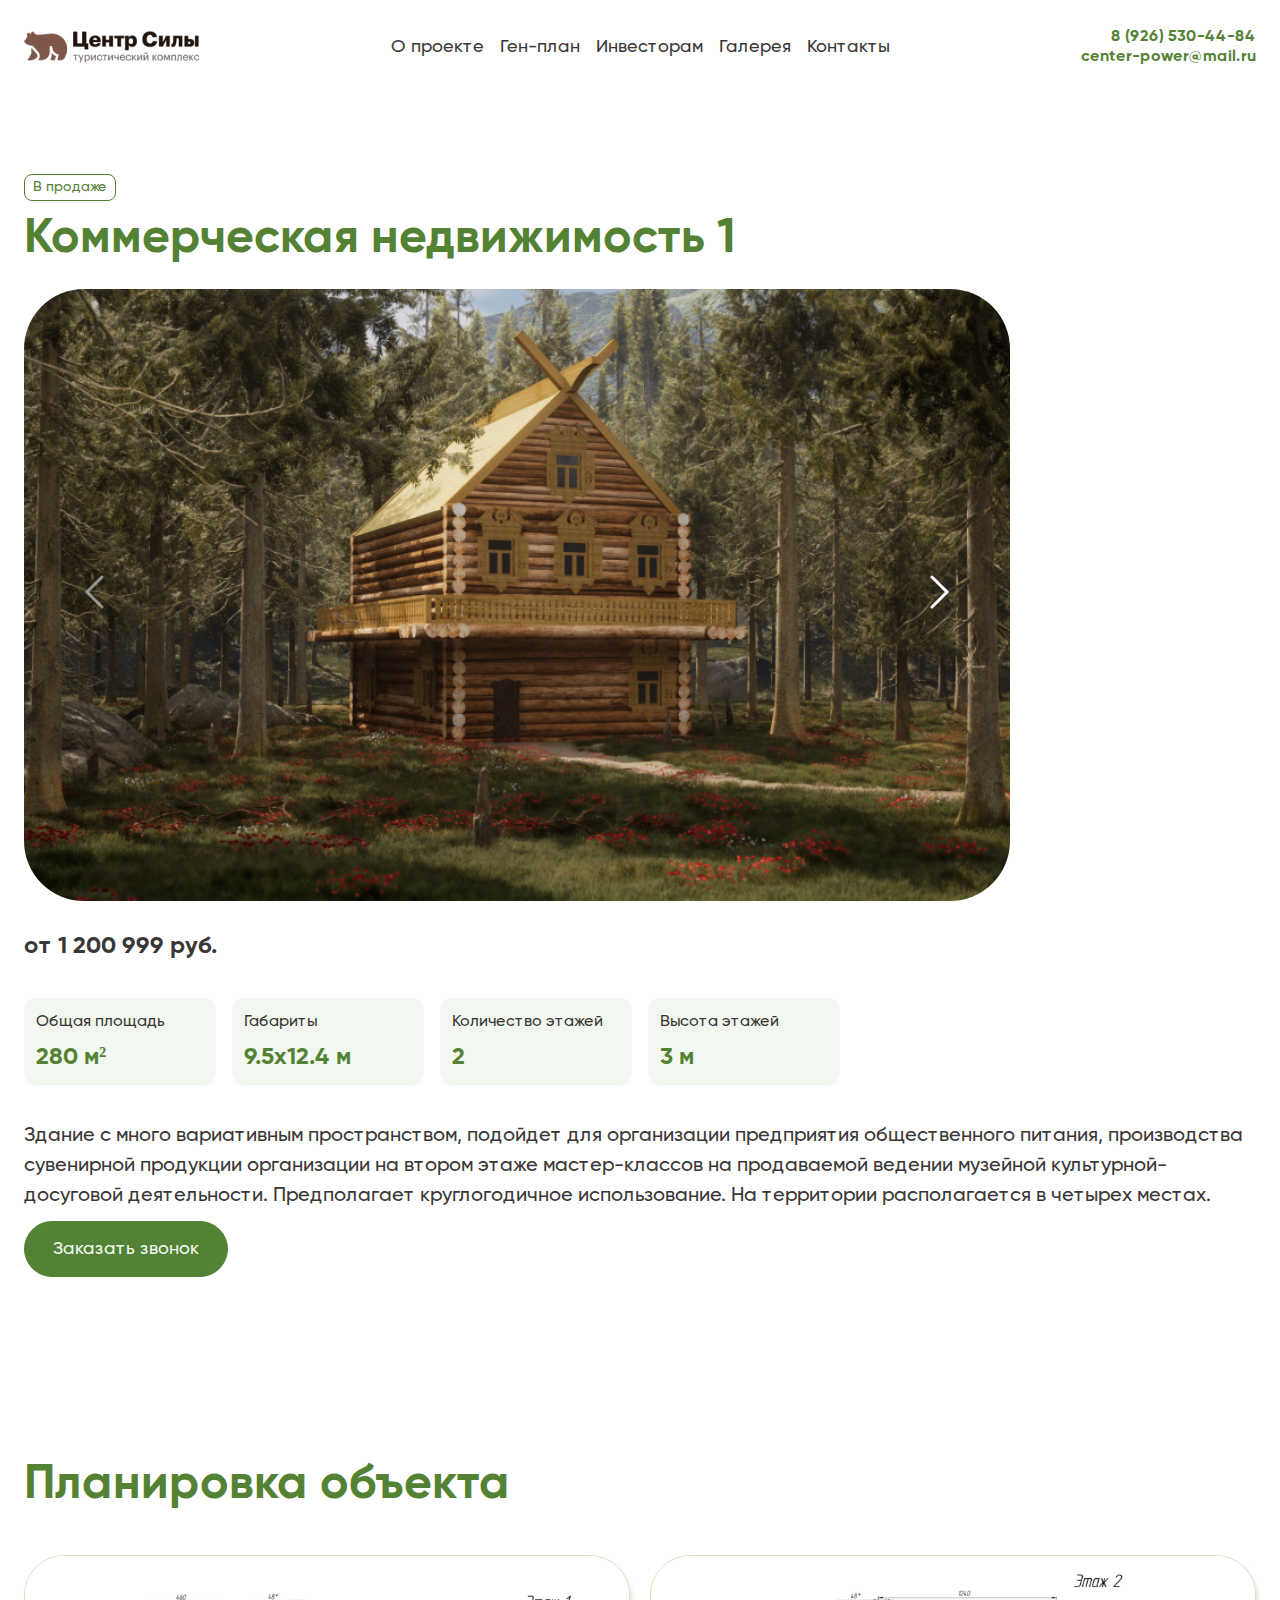
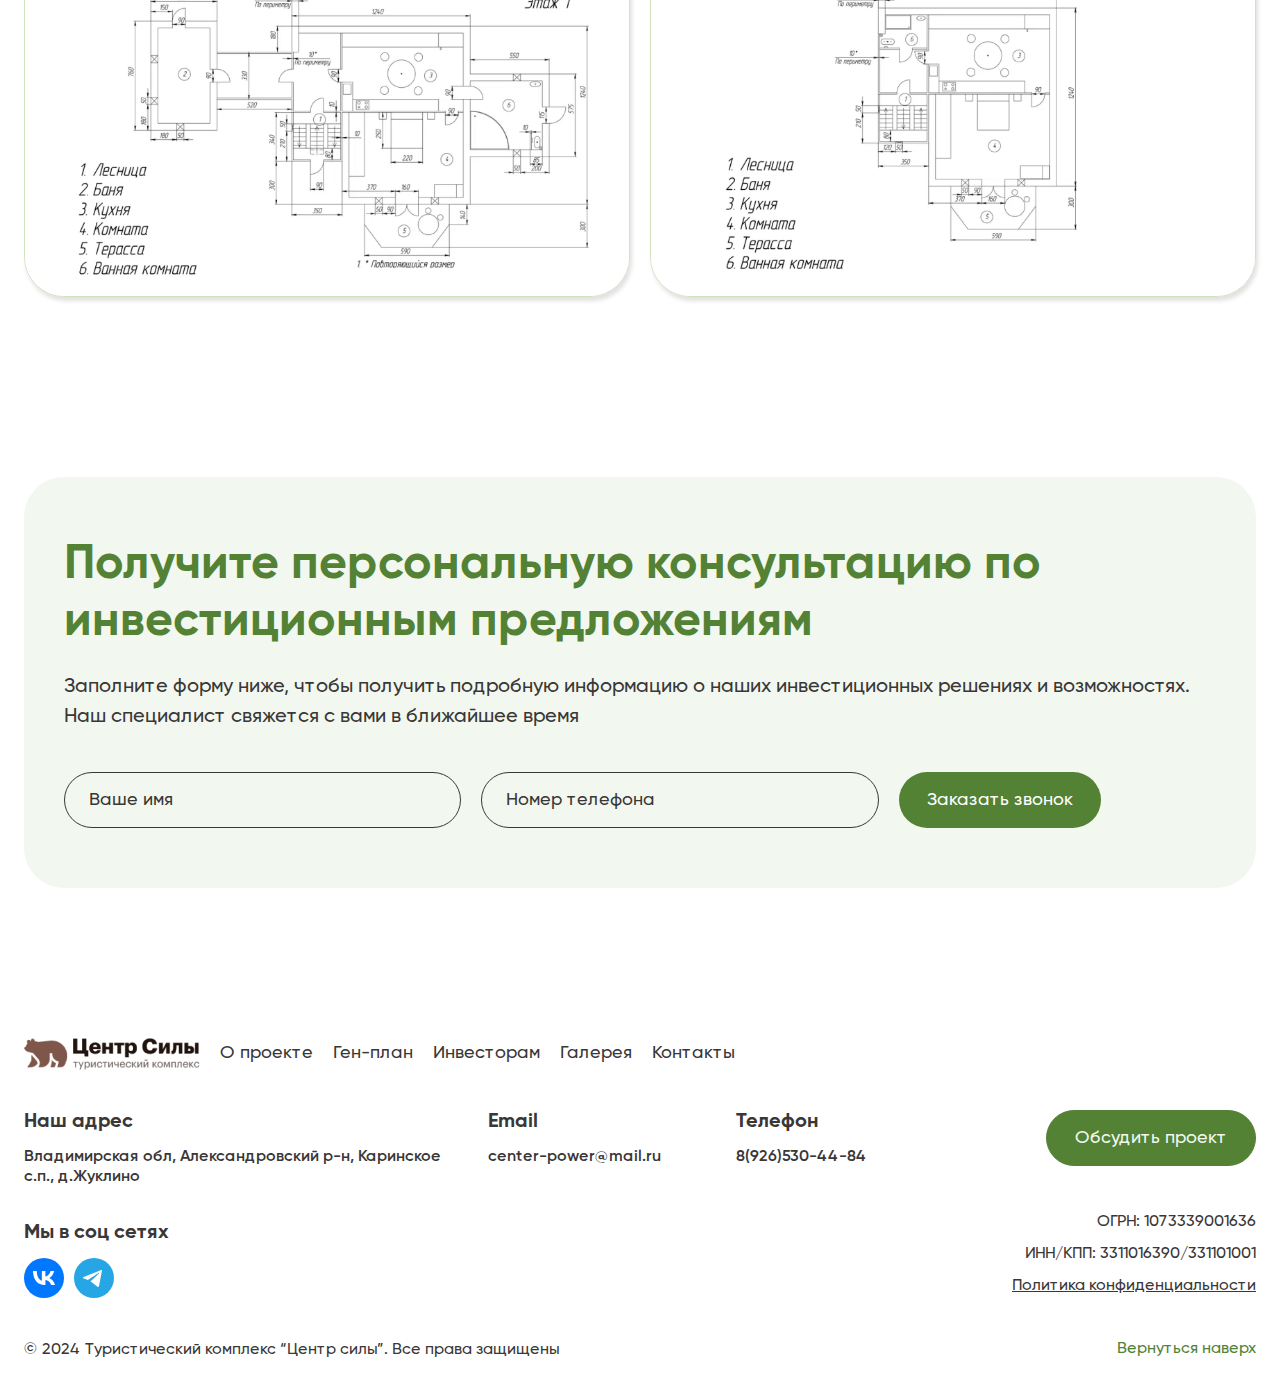
==== commit f3988599: "upd adptv" ====
--- a/pages/card.html
+++ b/pages/card.html
@@ -5,6 +5,7 @@
     <meta name="viewport" content="width=device-width, initial-scale=1.0">
     <link rel="stylesheet" href="../css/main.css">
     <link rel="stylesheet" href="../assets/libs/swiper-bundle.min.css">
+    <link rel="stylesheet" href="../assets/libs/fancybox.css">
     <title>Карточка товара</title>
 </head>
 <body>
@@ -33,7 +34,10 @@
                         </li>
                     </ul>
                 </nav>
-                <a href="tel:89265304484" class="header__phone header__phone--green">8 (926) 530-44-84</a>
+                <div class="header__contacts">
+                    <a href="tel:89265304484" class="header__phone header__phone--green">8 (926) 530-44-84</a>
+                    <a href="mailto:center-power@mail.ru" class="header__mail header__mail--green">center-power@mail.ru</a>
+                </div>
                 <button class="btn-menu">
                     <span></span>
                     <span></span>
@@ -55,12 +59,12 @@
                     </div>
                     <div class="swiper swiper-card">
                         <div class="swiper-wrapper swiper-card__wrapper">
-                            <div class="swiper-slide swiper-card__slide">
+                            <a data-fancybox="card" href="../assets/img/photo/card.png" class="swiper-slide swiper-card__slide">
                                 <img src="../assets/img/photo/card.png" class="swiper-card__img" alt="">
-                            </div>
-                            <div class="swiper-slide swiper-card__slide">
+                            </a>
+                            <a data-fancybox="card" href="../assets/img/photo/card.png" class="swiper-slide swiper-card__slide">
                                 <img src="../assets/img/photo/card.png" class="swiper-card__img" alt="">
-                            </div>
+                            </a>
                         </div>
                         <div class="swiper-card__pagination"></div>
                       
@@ -241,8 +245,9 @@
         </div>
     </footer>
 
-    <script src="https://cdnjs.cloudflare.com/ajax/libs/jquery/3.7.1/jquery.min.js" integrity="sha512-v2CJ7UaYy4JwqLDIrZUI/4hqeoQieOmAZNXBeQyjo21dadnwR+8ZaIJVT8EE2iyI61OV8e6M8PP2/4hpQINQ/g==" crossorigin="anonymous" referrerpolicy="no-referrer"></script>
+    <script src="../assets/libs/jquery.min.js"></script>
     <script src="../assets/libs/swiper-bundle.min.js"></script>
+    <script src="../assets/libs/fancybox.umd.js"></script>
     <script src="../assets/js/script.js"></script>
     <script src="../assets/js/slider.js"></script>
 </body>
--- a/css/main.css
+++ b/css/main.css
@@ -40,7 +40,7 @@
   vertical-align: top;
 }
 
-img, svg {
+img {
   max-width: 100%;
   height: auto;
 }
@@ -108,12 +108,12 @@
 }
 @media (max-width: 768px) {
   h2 {
-    font-size: 32px;
+    font-size: 32px !important;
   }
 }
 @media (max-width: 480px) {
   h2 {
-    font-size: 28px;
+    font-size: 28px !important;
   }
 }
 
@@ -143,6 +143,25 @@
   max-width: 1760px;
   width: 100%;
   margin: 0 auto;
+}
+.container--left {
+  padding: 0 !important;
+  padding: calc((100% - 1760px) / 2);
+}
+@media (max-width: 1760px) {
+  .container--left {
+    padding: 0 24px !important;
+  }
+}
+@media (max-width: 768px) {
+  .container--left {
+    padding: 0 16px !important;
+  }
+}
+@media (max-width: 480px) {
+  .container--left {
+    padding: 0 0 0 16px !important;
+  }
 }
 .container__inner {
   margin-top: 40px;
@@ -289,9 +308,10 @@
 
 .header {
   position: relative;
+  background: #fff;
+}
+.header--main {
   overflow: hidden;
-}
-.header--main {
   padding-bottom: 100px;
   border-bottom-left-radius: 100px;
   border-bottom-right-radius: 100px;
@@ -328,6 +348,14 @@
     border-bottom-left-radius: 28px;
     border-bottom-right-radius: 28px;
     padding-bottom: 16px;
+  }
+}
+.header--main .menu {
+  margin-right: 40px;
+}
+@media (max-width: 1280px) {
+  .header--main .menu {
+    margin-right: 4px;
   }
 }
 .header__wrapper {
@@ -354,6 +382,51 @@
     padding: 16px 0;
   }
 }
+.header__contacts {
+  display: -webkit-box;
+  display: -ms-flexbox;
+  display: flex;
+  -webkit-box-orient: vertical;
+  -webkit-box-direction: normal;
+      -ms-flex-direction: column;
+          flex-direction: column;
+  -webkit-box-align: end;
+      -ms-flex-align: end;
+          align-items: end;
+}
+@media (max-width: 768px) {
+  .header__contacts {
+    margin-left: auto;
+    margin-right: 12px;
+  }
+}
+.header__mail {
+  margin-top: 4px;
+  display: block;
+  font-weight: 700;
+  font-size: 16px;
+  color: #fff;
+  line-height: 1;
+}
+.header__mail--green {
+  color: #548235;
+}
+@media (max-width: 1024px) {
+  .header__mail {
+    color: #548235;
+  }
+}
+@media (max-width: 768px) {
+  .header__mail {
+    font-size: 14px;
+  }
+}
+@media (max-width: 480px) {
+  .header__mail {
+    margin-top: 2px;
+    font-size: 12px;
+  }
+}
 .header__phone {
   display: block;
   font-weight: 700;
@@ -372,8 +445,6 @@
 @media (max-width: 768px) {
   .header__phone {
     font-size: 14px;
-    margin-left: auto;
-    margin-right: 12px;
   }
 }
 @media (max-width: 480px) {
@@ -416,7 +487,7 @@
 }
 @media (max-width: 1024px) {
   .menu-nav {
-    gap: 10px;
+    gap: 6px;
   }
 }
 .menu-nav__item {
@@ -448,6 +519,23 @@
   .menu {
     display: none;
   }
+}
+.menu--open {
+  position: relative;
+}
+.menu--open::before, .menu--open::after {
+  content: "";
+  position: absolute;
+  background: #fff;
+  width: 16px;
+  height: 100dvh;
+  top: 0;
+}
+.menu--open::before {
+  left: -16px;
+}
+.menu--open::after {
+  right: -16px;
 }
 @media (max-width: 768px) {
   .menu--open {
@@ -801,6 +889,11 @@
   padding: 18px 30px 22px;
   max-width: 540px;
 }
+@media (min-width: 1921px) {
+  .hero__address {
+    max-width: 840px;
+  }
+}
 @media (max-width: 1280px) {
   .hero__address {
     max-width: 500px;
@@ -999,6 +1092,7 @@
 }
 @media (max-width: 768px) {
   .hero-investor__inner {
+    margin-top: 0;
     display: grid;
     grid-template-columns: repeat(auto-fill, minmax(220px, auto));
   }
@@ -1603,6 +1697,47 @@
   }
 }
 
+.modal-form {
+  margin-top: 40px;
+  display: -webkit-box;
+  display: -ms-flexbox;
+  display: flex;
+  -webkit-box-orient: vertical;
+  -webkit-box-direction: normal;
+      -ms-flex-direction: column;
+          flex-direction: column;
+  gap: 20px;
+  width: 56.25%;
+}
+@media (max-width: 1024px) {
+  .modal-form {
+    margin-top: 20px;
+    gap: 12px;
+  }
+}
+@media (max-width: 768px) {
+  .modal-form {
+    width: 100%;
+  }
+}
+@media (max-width: 1024px) {
+  .modal-form__input {
+    padding: 14px 20px !important;
+  }
+}
+.modal-form__btn {
+  padding: 16px 20px;
+  width: -webkit-fit-content;
+  width: -moz-fit-content;
+  width: fit-content;
+}
+@media (max-width: 480px) {
+  .modal-form__btn {
+    padding: 12px;
+    width: 100%;
+  }
+}
+
 .input {
   padding: 16px 24px;
   border-radius: 36px;
@@ -1654,7 +1789,6 @@
 .input--green::placeholder {
   color: #3A3737;
 }
-
 .order-form {
   border-radius: 40px;
   padding: 60px;
@@ -3185,7 +3319,7 @@
     font-size: 14px;
   }
 }
-.complex__video {
+.complex__body {
   position: relative;
   overflow: hidden;
   border-radius: 60px;
@@ -3195,7 +3329,7 @@
   width: 44.3181818182%;
 }
 @media (max-width: 1280px) {
-  .complex__video {
+  .complex__body {
     margin-top: 32px;
     border-radius: 40px;
     max-width: 500px;
@@ -3203,17 +3337,25 @@
   }
 }
 @media (max-width: 768px) {
-  .complex__video {
+  .complex__body {
     margin-top: 40px;
     border-radius: 16px;
   }
 }
+.complex__video {
+  aspect-ratio: 16/9;
+  width: 100%;
+}
+.complex div.complex__video {
+  display: none;
+}
 .complex__img {
   display: -webkit-box;
   display: -ms-flexbox;
   display: flex;
   -o-object-fit: contain;
      object-fit: contain;
+  cursor: pointer;
 }
 .complex__btn {
   position: absolute;
@@ -3235,6 +3377,7 @@
   font-size: 18px;
   color: #3A3737;
   background: rgba(255, 255, 255, 0.7);
+  pointer-events: none;
 }
 @media (max-width: 768px) {
   .complex__btn {
@@ -3242,6 +3385,10 @@
     font-size: 12px;
     gap: 2px;
   }
+}
+
+.full-screen {
+  border-radius: 0;
 }
 
 .problem {
@@ -4164,6 +4311,7 @@
             box-shadow: none;
     padding: 0;
     border-radius: 0;
+    border: none;
   }
 }
 .catalog__img {
@@ -5102,6 +5250,7 @@
   -webkit-transform: translateY(-50%);
           transform: translateY(-50%);
   z-index: 1;
+  cursor: pointer;
 }
 @media (max-width: 480px) {
   .swiper-card__prev, .swiper-card__next {
@@ -5243,10 +5392,26 @@
 .road-map {
   border-radius: 100px;
   background: #F2F8EF;
-  padding: 90px 226px;
+  padding: 90px calc((100% - 1468px) / 2);
+}
+@media (max-width: 1516px) {
+  .road-map {
+    padding: 90px 24px;
+  }
+}
+@media (max-width: 768px) {
+  .road-map {
+    border-radius: 24px;
+    padding: 36px 16px;
+  }
 }
 .road-map__header {
   text-align: center;
+}
+@media (max-width: 768px) {
+  .road-map__header {
+    text-align: start;
+  }
 }
 .road-map__wrapper {
   display: grid;
@@ -5255,6 +5420,87 @@
   gap: 45px;
   row-gap: 112px;
 }
+@media (max-width: 1440px) {
+  .road-map__wrapper {
+    grid-template-columns: repeat(auto-fill, minmax(320px, 1fr));
+    row-gap: 60px;
+  }
+}
+@media (max-width: 768px) {
+  .road-map__wrapper {
+    margin-top: 24px;
+    grid-template-columns: 1fr;
+    row-gap: 20px;
+  }
+}
+@media (max-width: 768px) {
+  .road-map__item {
+    display: -webkit-box;
+    display: -ms-flexbox;
+    display: flex;
+    gap: 14px;
+  }
+}
+.road-map__item:nth-of-type(3) .road-map__svg {
+  display: none;
+}
+@media (max-width: 1440px) {
+  .road-map__item:nth-of-type(3) .road-map__svg {
+    display: -webkit-box;
+    display: -ms-flexbox;
+    display: flex;
+  }
+}
+@media (max-width: 1097px) {
+  .road-map__item:nth-of-type(3) .road-map__svg {
+    rotate: 180deg;
+  }
+}
+@media (max-width: 768px) {
+  .road-map__item:nth-of-type(3) .road-map__svg {
+    rotate: 0deg;
+  }
+}
+@media (max-width: 1440px) {
+  .road-map__item:nth-of-type(3) .arrow-side {
+    display: none;
+  }
+}
+@media (max-width: 1097px) {
+  .road-map__item:nth-of-type(5) .road-map__svg, .road-map__item:nth-of-type(6) .road-map__svg {
+    rotate: 180deg;
+  }
+}
+@media (max-width: 768px) {
+  .road-map__item:nth-of-type(5) .road-map__svg, .road-map__item:nth-of-type(6) .road-map__svg {
+    rotate: 0deg;
+  }
+}
+.road-map__item:last-child .road-map__svg {
+  display: none;
+}
+@media (max-width: 1440px) {
+  .road-map__item:last-child .road-map__svg {
+    display: -webkit-box;
+    display: -ms-flexbox;
+    display: flex;
+  }
+}
+@media (max-width: 768px) {
+  .road-map__svg--desktop {
+    display: none !important;
+  }
+}
+.road-map__svg--mobile {
+  display: none !important;
+}
+@media (max-width: 768px) {
+  .road-map__svg--mobile {
+    display: -webkit-box !important;
+    display: -ms-flexbox !important;
+    display: flex !important;
+  }
+}
 .road-map__top {
   position: relative;
   display: -webkit-box;
@@ -5266,18 +5512,52 @@
   gap: 45px;
   height: 34px;
 }
+@media (max-width: 768px) {
+  .road-map__top {
+    -webkit-box-align: start;
+        -ms-flex-align: start;
+            align-items: start;
+    -webkit-box-orient: vertical;
+    -webkit-box-direction: normal;
+        -ms-flex-direction: column;
+            flex-direction: column;
+    -webkit-box-align: center;
+        -ms-flex-align: center;
+            align-items: center;
+    gap: 20px !important;
+    height: 100%;
+    gap: 0;
+  }
+}
 .road-map__img {
   height: -webkit-fit-content;
   height: -moz-fit-content;
   height: fit-content;
   width: 100%;
 }
+.road-map__body {
+  margin-top: 36px;
+}
+@media (max-width: 1440px) {
+  .road-map__body {
+    margin-top: 0;
+  }
+}
 .road-map__name {
-  margin-top: 36px;
   font-weight: 700;
   font-size: 32px;
   line-height: 130%;
   color: #3A3737;
+}
+@media (max-width: 1440px) {
+  .road-map__name {
+    font-size: 26px;
+  }
+}
+@media (max-width: 768px) {
+  .road-map__name {
+    font-size: 18px;
+  }
 }
 .road-map__text {
   margin-top: 24px;
@@ -5285,6 +5565,18 @@
   font-size: 20px;
   line-height: 150%;
   color: #3A3737;
+}
+@media (max-width: 1440px) {
+  .road-map__text {
+    margin-top: 20px;
+    font-size: 18px;
+  }
+}
+@media (max-width: 768px) {
+  .road-map__text {
+    margin-top: 8px;
+    font-size: 12px;
+  }
 }
 
 .circle {
@@ -5298,6 +5590,12 @@
   border-radius: 50%;
   background: #552C13;
 }
+@media (max-width: 768px) {
+  .circle {
+    width: 10px;
+    height: 10px;
+  }
+}
 
 .arrow-side {
   position: absolute;
@@ -5306,6 +5604,641 @@
   z-index: 1;
 }
 
+.modal {
+  opacity: 0;
+}
+.modal.active {
+  opacity: 1;
+}
+.modal.active::before {
+  pointer-events: all;
+}
+.modal.active .modal__body {
+  pointer-events: all;
+}
+.modal--card::before {
+  position: absolute !important;
+  background: rgba(0, 0, 0, 0.6) !important;
+  -webkit-backdrop-filter: unset !important;
+          backdrop-filter: unset !important;
+}
+.modal__body {
+  position: fixed;
+  top: 50%;
+  left: 50%;
+  translate: -50% -50%;
+  z-index: 8;
+  pointer-events: none;
+}
+.modal__body--card {
+  position: absolute;
+}
+.modal__body--form {
+  max-width: 1080px;
+  width: 100%;
+}
+@media (max-width: 1100px) {
+  .modal__body--form {
+    max-width: 98vw;
+  }
+}
+@media (max-width: 768px) {
+  .modal__body--form {
+    max-width: 100%;
+  }
+}
+.modal__body--alert {
+  max-width: 628px;
+  width: 100%;
+}
+@media (max-width: 768px) {
+  .modal__body--alert {
+    max-width: 300px;
+  }
+}
+.modal__body--card {
+  max-width: 300px;
+  width: 100%;
+}
+.modal__wrapper {
+  position: relative;
+  background: #F2F8EF;
+  border-radius: 40px;
+}
+.modal__wrapper--form {
+  padding: 60px;
+}
+@media (max-width: 1024px) {
+  .modal__wrapper--form {
+    padding: 40px;
+  }
+}
+@media (max-width: 768px) {
+  .modal__wrapper--form {
+    padding: 95px 20px;
+    border-radius: 0;
+  }
+}
+@media (max-width: 480px) {
+  .modal__wrapper--form {
+    min-height: 100dvh;
+  }
+}
+.modal__wrapper--success {
+  padding: 40px 80px 40px 40px;
+}
+@media (max-width: 768px) {
+  .modal__wrapper--success {
+    border-radius: 20px;
+    padding: 16px 24px 24px 20px;
+  }
+}
+.modal__header {
+  width: 66.6666666667%;
+}
+@media (max-width: 768px) {
+  .modal__header {
+    width: 100%;
+  }
+}
+@media (max-width: 1024px) {
+  .modal__title {
+    font-size: 36px;
+  }
+}
+.modal__text {
+  margin-top: 20px;
+  font-weight: 500;
+  font-size: 20px;
+  line-height: 150%;
+  color: #3A3737;
+}
+@media (max-width: 1024px) {
+  .modal__text {
+    margin-top: 10px;
+    font-size: 16px;
+  }
+}
+@media (max-width: 480px) {
+  .modal__text {
+    font-size: 14px;
+  }
+}
+.modal__img {
+  position: absolute;
+  right: 40px;
+  bottom: 0;
+  width: 40.7407407407%;
+}
+@media (max-width: 1024px) {
+  .modal__img {
+    width: 35%;
+  }
+}
+@media (max-width: 768px) {
+  .modal__img {
+    display: none;
+  }
+}
+.modal::before {
+  content: "";
+  position: fixed;
+  left: 0;
+  right: 0;
+  top: 0;
+  bottom: 0;
+  width: 100vw;
+  height: 100%;
+  background: rgba(0, 0, 0, 0.4);
+  -webkit-backdrop-filter: blur(3px);
+          backdrop-filter: blur(3px);
+  z-index: 7;
+  pointer-events: none;
+}
+
+.modal-success {
+  display: -webkit-box;
+  display: -ms-flexbox;
+  display: flex;
+  -webkit-box-align: center;
+      -ms-flex-align: center;
+          align-items: center;
+  gap: 40px;
+}
+@media (max-width: 768px) {
+  .modal-success {
+    -webkit-box-orient: vertical;
+    -webkit-box-direction: normal;
+        -ms-flex-direction: column;
+            flex-direction: column;
+    -webkit-box-align: start;
+        -ms-flex-align: start;
+            align-items: start;
+    gap: 12px;
+  }
+}
+@media (max-width: 768px) {
+  .modal-success__icon {
+    width: 40px;
+  }
+}
+.modal-success__title {
+  font-weight: 700;
+  font-size: 32px;
+  line-height: 120%;
+  color: #548235;
+}
+@media (max-width: 768px) {
+  .modal-success__title {
+    font-size: 18px;
+  }
+}
+.modal-success__text {
+  margin-top: 12px;
+  font-weight: 500;
+  font-size: 20px;
+  line-height: 150%;
+  color: #3A3737;
+}
+@media (max-width: 768px) {
+  .modal-success__text {
+    margin-top: 4px;
+    font-size: 14px;
+  }
+}
+.modal-success .close-modal {
+  top: 24px;
+  right: 24px;
+}
+@media (max-width: 768px) {
+  .modal-success .close-modal {
+    top: 20px;
+    right: 20px;
+  }
+}
+
+.close-modal {
+  display: -webkit-box;
+  display: -ms-flexbox;
+  display: flex;
+  position: absolute;
+  top: 40px;
+  right: 40px;
+}
+@media (max-width: 768px) {
+  .close-modal {
+    width: 12px;
+  }
+}
+@media (max-width: 480px) {
+  .close-modal {
+    top: 24px;
+    right: 24px;
+  }
+}
+
+.custom-checkbox {
+  display: block;
+  margin: 0;
+  cursor: pointer;
+  -webkit-user-select: none;
+     -moz-user-select: none;
+      -ms-user-select: none;
+          user-select: none;
+  position: relative;
+}
+.custom-checkbox input[type=checkbox] {
+  position: absolute;
+  z-index: -1;
+  opacity: 0;
+  display: block;
+  width: 0;
+  height: 0;
+}
+.custom-checkbox input[type=checkbox]:disabled + span {
+  color: #666;
+  cursor: default;
+}
+.custom-checkbox input[type=checkbox]:disabled + span::before {
+  -webkit-filter: grayscale(100%);
+          filter: grayscale(100%);
+  opacity: 0.6;
+}
+.custom-checkbox input[type=checkbox]:checked + span:before {
+  background-image: url(../assets/img/icons/checkbox.svg);
+  background-repeat: no-repeat;
+  background-position: 50%;
+}
+.custom-checkbox span {
+  display: inline-block;
+  position: relative;
+  padding: 0 0 0 35px;
+  line-height: 24px;
+  font-weight: 500;
+  font-size: 16px;
+  line-height: 150%;
+  color: #3A3737;
+}
+@media (max-width: 1024px) {
+  .custom-checkbox span {
+    font-size: 14px;
+  }
+}
+@media (max-width: 480px) {
+  .custom-checkbox span {
+    font-size: 12px;
+  }
+}
+.custom-checkbox span:hover::before {
+  -webkit-filter: brightness(110%);
+          filter: brightness(110%);
+}
+.custom-checkbox span:active::before {
+  -webkit-filter: brightness(80%);
+          filter: brightness(80%);
+}
+.custom-checkbox span::before {
+  content: "";
+  display: inline-block;
+  width: 22px;
+  height: 22px;
+  position: absolute;
+  left: 0;
+  top: 0;
+  border: 1px solid #3A3737;
+  border-radius: 6px;
+}
+
+.interactive-map {
+  position: relative;
+  background: rgb(86, 96, 61);
+  border-radius: 0 0 100px 100px;
+  -webkit-box-shadow: 2px 4px 20px 0 rgba(0, 0, 0, 0.12);
+          box-shadow: 2px 4px 20px 0 rgba(0, 0, 0, 0.12);
+  overflow: hidden;
+}
+@media (max-width: 1024px) {
+  .interactive-map {
+    border-radius: 0 0 50px 50px;
+  }
+}
+@media (max-width: 768px) {
+  .interactive-map {
+    border-radius: 0;
+  }
+}
+.interactive-map__container {
+  width: 100%;
+  height: calc(100dvh - 94px);
+  overflow: hidden;
+  position: relative;
+  border: 1px solid #D4E1BD;
+}
+@media (max-width: 768px) {
+  .interactive-map__container {
+    height: 500px;
+  }
+}
+.interactive-map__img {
+  position: absolute;
+  top: -280px;
+  right: -600px;
+  cursor: -webkit-grab;
+  cursor: grab;
+  -webkit-transform: translate(0, 0);
+          transform: translate(0, 0);
+  -webkit-transition: inset 0.3s ease-in-out 0s;
+  transition: inset 0.3s ease-in-out 0s;
+}
+@media (max-width: 768px) {
+  .interactive-map__img {
+    -webkit-transform-origin: right top;
+            transform-origin: right top;
+    top: -500px;
+  }
+}
+.interactive-map__img path {
+  cursor: pointer;
+}
+
+.full-map {
+  max-width: 100%;
+  inset: -480px 0 0 0 !important;
+}
+
+.overlay {
+  position: absolute;
+  top: 0;
+  left: 0;
+  width: 100%;
+  height: 100%;
+  background: rgba(0, 0, 0, 0.5);
+  z-index: 2;
+  pointer-events: none;
+  -webkit-transition: all 0.3s;
+  transition: all 0.3s;
+}
+.overlay--hidden {
+  opacity: 0;
+}
+.overlay__body {
+  display: -webkit-box;
+  display: -ms-flexbox;
+  display: flex;
+  -webkit-box-orient: vertical;
+  -webkit-box-direction: normal;
+      -ms-flex-direction: column;
+          flex-direction: column;
+  -webkit-box-align: center;
+      -ms-flex-align: center;
+          align-items: center;
+  -webkit-box-pack: center;
+      -ms-flex-pack: center;
+          justify-content: center;
+  height: 100%;
+}
+.overlay__img {
+  width: 50px;
+  height: 50px;
+}
+.overlay__text {
+  margin-top: 40px;
+  max-width: 425px;
+  font-weight: 500;
+  font-size: 20px;
+  line-height: 150%;
+  text-align: center;
+  color: #fff;
+}
+@media (max-width: 768px) {
+  .overlay__text {
+    margin-top: 28px;
+    max-width: 285px;
+    font-size: 14px;
+  }
+}
+
+.sale {
+  fill: rgba(121, 214, 59, 0.4);
+  stroke-width: 2.5px;
+  stroke: #79d63b;
+}
+
+.booked {
+  fill: rgba(224, 81, 71, 0.4);
+  stroke-width: 2.5px;
+  stroke: #e05147;
+}
+
+.sold {
+  fill: rgba(225, 187, 52, 0.4);
+  stroke-width: 2.5px;
+  stroke: #e1bb34;
+}
+
+.house-hover {
+  fill: rgba(255, 255, 255, 0.4);
+  stroke-width: 2.5px;
+  stroke: #fff;
+}
+
+.sector-status {
+  position: absolute;
+  top: 40px;
+  right: 40px;
+  z-index: 1;
+}
+@media (max-width: 768px) {
+  .sector-status {
+    top: unset;
+    bottom: 12px;
+    right: 12px;
+  }
+}
+.sector-status__wrapper {
+  display: -webkit-box;
+  display: -ms-flexbox;
+  display: flex;
+  -webkit-box-orient: vertical;
+  -webkit-box-direction: normal;
+      -ms-flex-direction: column;
+          flex-direction: column;
+  gap: 7px;
+  border-radius: 28px;
+  padding: 20px;
+  background: rgba(0, 0, 0, 0.5);
+}
+@media (max-width: 768px) {
+  .sector-status__wrapper {
+    border-radius: 16px;
+    padding: 12px;
+  }
+}
+.sector-status__item {
+  display: -webkit-box;
+  display: -ms-flexbox;
+  display: flex;
+  -webkit-box-align: center;
+      -ms-flex-align: center;
+          align-items: center;
+  gap: 16px;
+}
+@media (max-width: 768px) {
+  .sector-status__item {
+    gap: 8px;
+  }
+}
+.sector-status__icon {
+  width: 22px;
+  height: 22px;
+  border-radius: 50%;
+  border: 2px solid transparent;
+  -webkit-transition: all 0.2s ease;
+  transition: all 0.2s ease;
+}
+@media (max-width: 768px) {
+  .sector-status__icon {
+    width: 16px;
+    height: 16px;
+  }
+}
+.sector-status__icon--sale {
+  background-color: rgba(94, 153, 47, 0.3411764706);
+  border-color: #5e992f;
+}
+.sector-status__icon--booked {
+  background-color: rgba(255, 209, 119, 0.431372549);
+  border-color: #ffd177;
+}
+.sector-status__icon--sold {
+  background-color: rgba(225, 81, 71, 0.368627451);
+  border-color: #e15147;
+}
+.sector-status__text {
+  font-weight: 500;
+  font-size: 18px;
+  line-height: 1;
+  color: #fff;
+}
+@media (max-width: 768px) {
+  .sector-status__text {
+    font-size: 12px;
+  }
+}
+
+.modal-card {
+  display: -webkit-box;
+  display: -ms-flexbox;
+  display: flex;
+  -webkit-box-orient: vertical;
+  -webkit-box-direction: normal;
+      -ms-flex-direction: column;
+          flex-direction: column;
+  border-radius: 24px;
+  padding: 6px;
+  border: 1px solid #F2F8EF;
+  -webkit-box-shadow: 0 0 6px 0 rgba(0, 0, 0, 0.12);
+          box-shadow: 0 0 6px 0 rgba(0, 0, 0, 0.12);
+  background: #fff;
+}
+.modal-card__img {
+  border-radius: 20px;
+  max-height: 175px;
+  width: 100%;
+  height: 100%;
+  -o-object-fit: cover;
+     object-fit: cover;
+}
+.modal-card__description {
+  margin-top: 16px;
+  display: -webkit-box;
+  display: -ms-flexbox;
+  display: flex;
+  -webkit-box-orient: vertical;
+  -webkit-box-direction: normal;
+      -ms-flex-direction: column;
+          flex-direction: column;
+  height: 100%;
+}
+@media (max-width: 768px) {
+  .modal-card__description {
+    margin-top: 16px;
+  }
+}
+@media (max-width: 480px) {
+  .modal-card__description {
+    margin-top: 12px;
+  }
+}
+.modal-card__top {
+  display: -webkit-box;
+  display: -ms-flexbox;
+  display: flex;
+  -webkit-box-pack: justify;
+      -ms-flex-pack: justify;
+          justify-content: space-between;
+  -webkit-box-align: center;
+      -ms-flex-align: center;
+          align-items: center;
+}
+.modal-card__price {
+  font-weight: 700;
+  font-size: 16px;
+  line-height: 150%;
+  color: #3A3737;
+}
+.modal-card__title {
+  margin-top: 16px;
+  font-weight: 700;
+  font-size: 18px;
+  line-height: 130%;
+  color: #3A3737;
+}
+.modal-card__info {
+  margin-top: 16px;
+  display: -webkit-box;
+  display: -ms-flexbox;
+  display: flex;
+  gap: 8px;
+}
+.modal-card__more {
+  padding: 8px;
+  width: 100%;
+  line-height: 150%;
+  text-align: center;
+}
+.modal-card__phone {
+  display: -webkit-box;
+  display: -ms-flexbox;
+  display: flex;
+  -webkit-box-pack: center;
+      -ms-flex-pack: center;
+          justify-content: center;
+  -webkit-box-align: center;
+      -ms-flex-align: center;
+          align-items: center;
+  -ms-flex-negative: 0;
+      flex-shrink: 0;
+  border: 1px solid #548235;
+  width: 40px;
+  height: 40px;
+  border-radius: 100%;
+  background: #548235;
+  -webkit-transition: background 0.3s;
+  transition: background 0.3s;
+}
+.modal-card__phone svg {
+  fill: #fff;
+  -webkit-transition: fill 0.3s;
+  transition: fill 0.3s;
+}
+.modal-card__phone:hover {
+  background: transparent;
+}
+.modal-card__phone:hover svg {
+  fill: #548235;
+}
+
 .btn {
   font-weight: 500;
   font-size: 18px;
@@ -5332,11 +6265,11 @@
 }
 .btn-hover--green:hover {
   background: transparent;
-  color: #3A3737;
+  color: #548235;
 }
 .btn-hover--transparent:hover {
   background: #D4E1BD;
-  color: #F2F8EF;
+  color: #4b4b4b;
 }
 
 .btn-feedback {
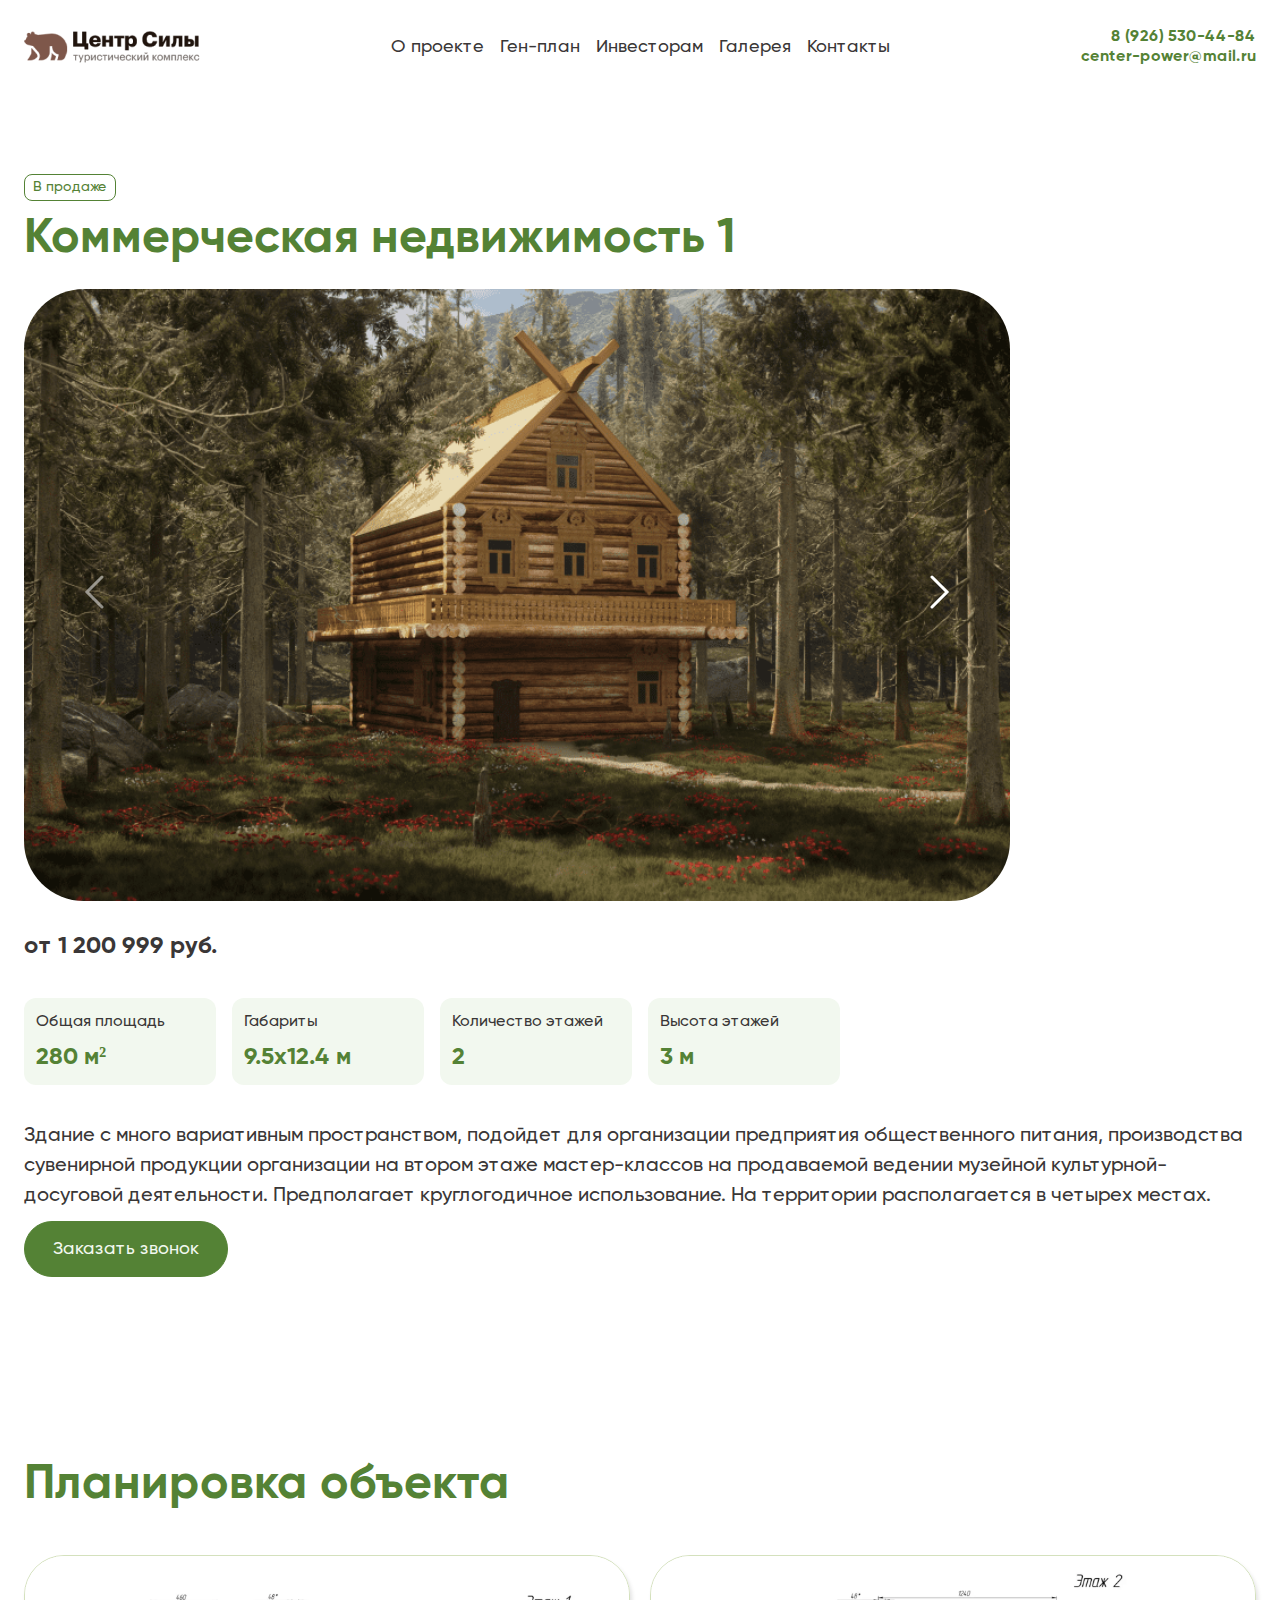
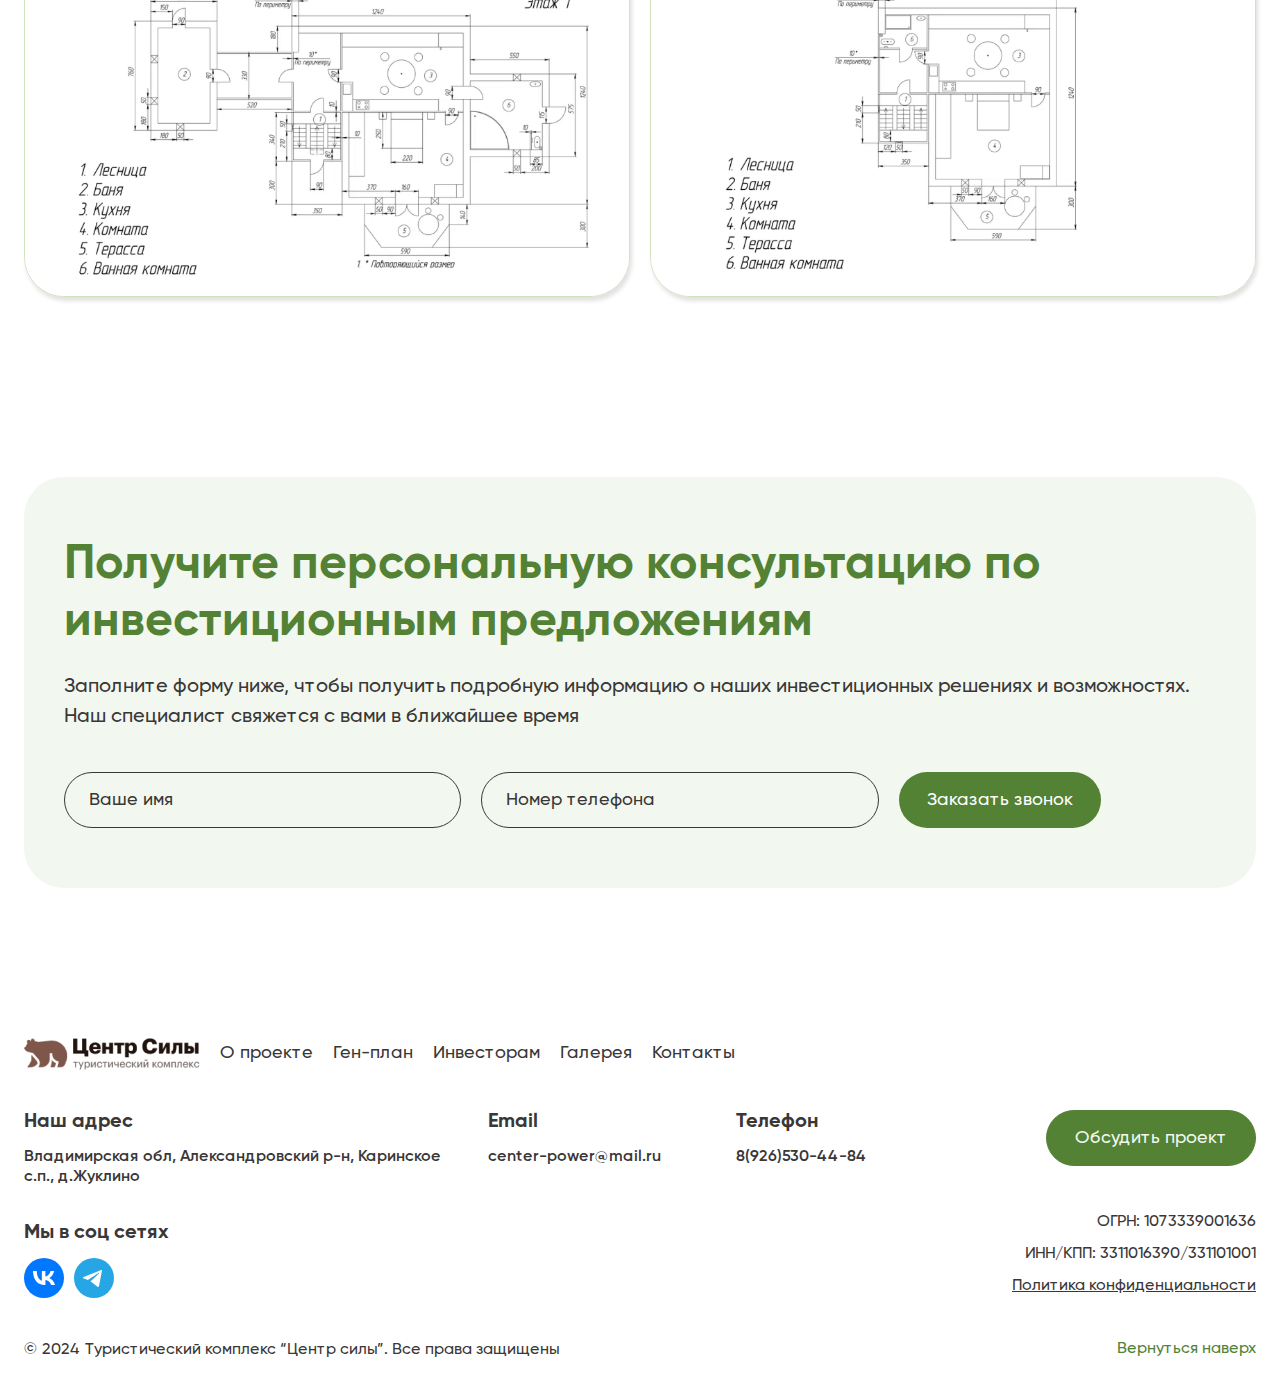
==== commit 7b8b2475: "upd 2nd page" ====
--- a/pages/card.html
+++ b/pages/card.html
@@ -126,26 +126,26 @@
         </div>
     </section>
 
-        <!-- Форма -->
-        <section class="section section--large">
-            <div class="container">
-                <div class="consultation-form">
-                    <div class="consultation-form__wrapper">
-                        <div class="consultation-form__top">
-                            <h2 class="consultation-form__title">Получите персональную консультацию 
-                                по инвестиционным предложениям</h2>
-                            <p class="consultation-form__subtitle">Заполните форму ниже, чтобы получить подробную информацию о наших инвестиционных решениях и возможностях. Наш специалист свяжется с вами в ближайшее время</p>
-                        </div>
-                        <form action="" class="form form-consultation">
-                            <input type="text" class="input input--green" name="name" placeholder="Ваше имя">
-                            <input type="tel" class="input input--green" name="phone" placeholder="Номер телефона">
-                            <button class="form-consultation__btn">Заказать звонок</button>
-                        </form>
-                    </div>
-                    <img src="../assets/img/photo/consult-form.png" class="consultation-form__img" alt="">
-                </div>
-            </div>
-        </section>
+    <!-- Форма -->
+    <section class="section section--large">
+        <div class="container">
+            <div class="consultation-form">
+                <div class="consultation-form__wrapper">
+                    <div class="consultation-form__top">
+                        <h2 class="consultation-form__title">Получите персональную консультацию 
+                            по инвестиционным предложениям</h2>
+                        <p class="consultation-form__subtitle">Заполните форму ниже, чтобы получить подробную информацию о наших инвестиционных решениях и возможностях. Наш специалист свяжется с вами в ближайшее время</p>
+                    </div>
+                    <form action="" class="form form-consultation">
+                        <input type="text" class="input input--green" name="name" placeholder="Ваше имя">
+                        <input type="tel" class="input input--green" name="phone" placeholder="Номер телефона">
+                        <button class="form-consultation__btn">Заказать звонок</button>
+                    </form>
+                </div>
+                <img src="../assets/img/photo/consult-form.png" class="consultation-form__img" alt="">
+            </div>
+        </div>
+    </section>
     
     <!-- Подвал -->
     <footer class="footer">
--- a/css/main.css
+++ b/css/main.css
@@ -9,8 +9,7 @@
 *,
 *::before,
 *::after {
-  -webkit-box-sizing: border-box;
-          box-sizing: border-box;
+  box-sizing: border-box;
 }
 
 /* Links */
@@ -63,8 +62,7 @@
 
 button, input[type=submit] {
   display: inline-block;
-  -webkit-box-shadow: none;
-          box-shadow: none;
+  box-shadow: none;
   background-color: transparent;
   background: none;
   cursor: pointer;
@@ -220,26 +218,15 @@
   }
 }
 .section__header {
-  display: -webkit-box;
-  display: -ms-flexbox;
-  display: flex;
-  -webkit-box-align: center;
-      -ms-flex-align: center;
-          align-items: center;
-  -webkit-box-pack: justify;
-      -ms-flex-pack: justify;
-          justify-content: space-between;
+  display: flex;
+  align-items: center;
+  justify-content: space-between;
   gap: 20px;
 }
 @media (max-width: 1024px) {
   .section__header {
-    -webkit-box-orient: vertical;
-    -webkit-box-direction: normal;
-        -ms-flex-direction: column;
-            flex-direction: column;
-    -webkit-box-align: start;
-        -ms-flex-align: start;
-            align-items: start;
+    flex-direction: column;
+    align-items: start;
   }
 }
 .section__subtitle {
@@ -315,8 +302,7 @@
   padding-bottom: 100px;
   border-bottom-left-radius: 100px;
   border-bottom-right-radius: 100px;
-  -webkit-box-shadow: 2px 4px 20px 0 rgba(0, 0, 0, 0.12);
-          box-shadow: 2px 4px 20px 0 rgba(0, 0, 0, 0.12);
+  box-shadow: 2px 4px 20px 0 rgba(0, 0, 0, 0.12);
 }
 @media (max-width: 1440px) {
   .header--main {
@@ -360,15 +346,9 @@
 }
 .header__wrapper {
   position: relative;
-  display: -webkit-box;
-  display: -ms-flexbox;
-  display: flex;
-  -webkit-box-pack: justify;
-      -ms-flex-pack: justify;
-          justify-content: space-between;
-  -webkit-box-align: center;
-      -ms-flex-align: center;
-          align-items: center;
+  display: flex;
+  justify-content: space-between;
+  align-items: center;
   padding: 29px 0;
   z-index: 2;
 }
@@ -383,16 +363,9 @@
   }
 }
 .header__contacts {
-  display: -webkit-box;
-  display: -ms-flexbox;
-  display: flex;
-  -webkit-box-orient: vertical;
-  -webkit-box-direction: normal;
-      -ms-flex-direction: column;
-          flex-direction: column;
-  -webkit-box-align: end;
-      -ms-flex-align: end;
-          align-items: end;
+  display: flex;
+  flex-direction: column;
+  align-items: end;
 }
 @media (max-width: 768px) {
   .header__contacts {
@@ -472,12 +445,8 @@
 }
 
 .menu-nav {
-  display: -webkit-box;
-  display: -ms-flexbox;
-  display: flex;
-  -webkit-box-align: center;
-      -ms-flex-align: center;
-          align-items: center;
+  display: flex;
+  align-items: center;
   gap: 40px;
 }
 @media (max-width: 1280px) {
@@ -491,8 +460,6 @@
   }
 }
 .menu-nav__item {
-  display: -webkit-box;
-  display: -ms-flexbox;
   display: flex;
 }
 .menu-nav__link {
@@ -511,8 +478,6 @@
 }
 
 .menu {
-  display: -webkit-inline-box;
-  display: -ms-inline-flexbox;
   display: inline-flex;
 }
 @media (max-width: 768px) {
@@ -539,8 +504,6 @@
 }
 @media (max-width: 768px) {
   .menu--open {
-    display: -webkit-box !important;
-    display: -ms-flexbox !important;
     display: flex !important;
     position: absolute;
     top: 100%;
@@ -552,13 +515,8 @@
 }
 @media (max-width: 768px) {
   .menu--open .menu-nav {
-    -webkit-box-orient: vertical;
-    -webkit-box-direction: normal;
-        -ms-flex-direction: column;
-            flex-direction: column;
-    -webkit-box-align: center;
-        -ms-flex-align: center;
-            align-items: center;
+    flex-direction: column;
+    align-items: center;
     gap: 28px;
     width: 100%;
   }
@@ -569,21 +527,14 @@
 
 .btn-menu {
   display: none;
-  -webkit-box-orient: vertical;
-  -webkit-box-direction: normal;
-      -ms-flex-direction: column;
-          flex-direction: column;
-  -webkit-box-pack: center;
-      -ms-flex-pack: center;
-          justify-content: center;
+  flex-direction: column;
+  justify-content: center;
   position: relative;
   width: 14px;
   height: 10px;
 }
 @media (max-width: 768px) {
   .btn-menu {
-    display: -webkit-box;
-    display: -ms-flexbox;
     display: flex;
   }
 }
@@ -593,26 +544,22 @@
   border-radius: 100px;
   width: 100%;
   height: 2px;
-  -webkit-transition: all 0.3s;
   transition: all 0.3s;
 }
 .btn-menu span:first-child {
   top: 0;
   left: 0;
-  -webkit-transform-origin: center;
-          transform-origin: center;
+  transform-origin: center;
 }
 .btn-menu span:nth-of-type(2) {
   top: 50%;
-  -webkit-transform: translateY(-50%);
-          transform: translateY(-50%);
+  transform: translateY(-50%);
   left: 0;
 }
 .btn-menu span:last-child {
   bottom: 0;
   left: 0;
-  -webkit-transform-origin: center;
-          transform-origin: center;
+  transform-origin: center;
 }
 .btn-menu--open {
   height: 16px;
@@ -624,8 +571,7 @@
   top: auto;
 }
 .btn-menu--open span:nth-of-type(2) {
-  -webkit-transform: translateX(100%);
-          transform: translateX(100%);
+  transform: translateX(100%);
 }
 .btn-menu--open span:last-child {
   display: block;
@@ -648,20 +594,13 @@
   margin-top: 0;
 }
 .footer__wrapper {
-  display: -webkit-box;
-  display: -ms-flexbox;
-  display: flex;
-  -webkit-box-pack: justify;
-      -ms-flex-pack: justify;
-          justify-content: space-between;
+  display: flex;
+  justify-content: space-between;
   padding: 60px 0;
 }
 @media (max-width: 1280px) {
   .footer__wrapper {
-    -webkit-box-orient: vertical;
-    -webkit-box-direction: normal;
-        -ms-flex-direction: column;
-            flex-direction: column;
+    flex-direction: column;
     padding: 30px 0;
   }
 }
@@ -672,13 +611,8 @@
 }
 .footer__left {
   width: 50%;
-  display: -webkit-box;
-  display: -ms-flexbox;
-  display: flex;
-  -webkit-box-orient: vertical;
-  -webkit-box-direction: normal;
-      -ms-flex-direction: column;
-          flex-direction: column;
+  display: flex;
+  flex-direction: column;
 }
 @media (max-width: 1600px) {
   .footer__left {
@@ -696,40 +630,25 @@
   }
 }
 .footer__top {
-  display: -webkit-box;
-  display: -ms-flexbox;
-  display: flex;
-  -webkit-box-align: center;
-      -ms-flex-align: center;
-          align-items: center;
-  -webkit-box-pack: justify;
-      -ms-flex-pack: justify;
-          justify-content: space-between;
+  display: flex;
+  align-items: center;
+  justify-content: space-between;
 }
 @media (max-width: 1600px) {
   .footer__top {
-    -webkit-box-pack: start;
-        -ms-flex-pack: start;
-            justify-content: start;
+    justify-content: start;
     gap: 20px;
   }
 }
 @media (max-width: 1280px) {
   .footer__top {
-    -webkit-box-ordinal-group: 2;
-        -ms-flex-order: 1;
-            order: 1;
+    order: 1;
   }
 }
 @media (max-width: 768px) {
   .footer__top {
-    -webkit-box-orient: vertical;
-    -webkit-box-direction: normal;
-        -ms-flex-direction: column;
-            flex-direction: column;
-    -webkit-box-align: start;
-        -ms-flex-align: start;
-            align-items: start;
+    flex-direction: column;
+    align-items: start;
     gap: 48px;
   }
 }
@@ -739,23 +658,14 @@
 }
 @media (max-width: 1280px) {
   .footer__middle {
-    display: -webkit-box;
-    display: -ms-flexbox;
     display: flex;
-    -webkit-box-orient: vertical;
-    -webkit-box-direction: normal;
-        -ms-flex-direction: column;
-            flex-direction: column;
+    flex-direction: column;
   }
 }
 .footer__right {
   max-width: 620px;
-  display: -webkit-box;
-  display: -ms-flexbox;
-  display: flex;
-  -webkit-box-pack: justify;
-      -ms-flex-pack: justify;
-          justify-content: space-between;
+  display: flex;
+  justify-content: space-between;
   gap: 60px;
 }
 @media (max-width: 1440px) {
@@ -768,32 +678,20 @@
   .footer__right {
     margin-top: 40px;
     max-width: 100%;
-    -webkit-box-ordinal-group: 3;
-        -ms-flex-order: 2;
-            order: 2;
+    order: 2;
   }
 }
 @media (max-width: 768px) {
   .footer__right {
-    -webkit-box-orient: vertical;
-    -webkit-box-direction: normal;
-        -ms-flex-direction: column;
-            flex-direction: column;
+    flex-direction: column;
   }
 }
 
 .copyright {
-  -webkit-margin-before: auto;
-          margin-block-start: auto;
-  display: -webkit-box;
-  display: -ms-flexbox;
-  display: flex;
-  -webkit-box-align: center;
-      -ms-flex-align: center;
-          align-items: center;
-  -webkit-box-pack: justify;
-      -ms-flex-pack: justify;
-          justify-content: space-between;
+  margin-block-start: auto;
+  display: flex;
+  align-items: center;
+  justify-content: space-between;
 }
 .copyright__text {
   font-weight: 500;
@@ -814,9 +712,7 @@
 @media (max-width: 1280px) {
   .copyright {
     margin-top: 40px;
-    -webkit-box-ordinal-group: 5;
-        -ms-flex-order: 4;
-            order: 4;
+    order: 4;
   }
 }
 @media (max-width: 768px) {
@@ -910,12 +806,8 @@
   }
 }
 .hero__address p {
-  display: -webkit-box;
-  display: -ms-flexbox;
-  display: flex;
-  -webkit-box-align: center;
-      -ms-flex-align: center;
-          align-items: center;
+  display: flex;
+  align-items: center;
   gap: 16px;
   font-weight: 500;
   font-size: 18px;
@@ -964,11 +856,8 @@
 }
 .hero__buttons {
   margin-top: 32px;
-  display: -webkit-box;
-  display: -ms-flexbox;
-  display: flex;
-  -ms-flex-wrap: wrap;
-      flex-wrap: wrap;
+  display: flex;
+  flex-wrap: wrap;
   gap: 12px;
 }
 @media (max-width: 768px) {
@@ -1010,12 +899,8 @@
   bottom: 380px;
   background: rgba(255, 255, 255, 0.7);
   padding: 16px 24px;
-  display: -webkit-box;
-  display: -ms-flexbox;
-  display: flex;
-  -webkit-box-align: center;
-      -ms-flex-align: center;
-          align-items: center;
+  display: flex;
+  align-items: center;
   gap: 14px;
 }
 .bg-hero__img {
@@ -1035,8 +920,7 @@
   background-position: 10% 50%;
   border-bottom-left-radius: 100px;
   border-bottom-right-radius: 100px;
-  -webkit-box-shadow: 2px 4px 20px 0 rgba(0, 0, 0, 0.12);
-          box-shadow: 2px 4px 20px 0 rgba(0, 0, 0, 0.12);
+  box-shadow: 2px 4px 20px 0 rgba(0, 0, 0, 0.12);
 }
 @media (max-width: 1760px) {
   .hero-investor {
@@ -1076,13 +960,8 @@
 }
 .hero-investor__inner {
   margin-top: 40px;
-  display: -webkit-box;
-  display: -ms-flexbox;
-  display: flex;
-  -webkit-box-orient: vertical;
-  -webkit-box-direction: normal;
-      -ms-flex-direction: column;
-          flex-direction: column;
+  display: flex;
+  flex-direction: column;
   gap: 16px;
 }
 @media (max-width: 1024px) {
@@ -1103,15 +982,12 @@
   }
 }
 .hero-investor__row {
-  display: -webkit-box;
-  display: -ms-flexbox;
   display: flex;
   gap: 16px;
 }
 @media (max-width: 1024px) {
   .hero-investor__row {
-    -ms-flex-wrap: wrap;
-        flex-wrap: wrap;
+    flex-wrap: wrap;
   }
 }
 @media (max-width: 768px) {
@@ -1126,8 +1002,7 @@
 .hero-investor__item {
   border: 1px solid #F2F8EF;
   border-radius: 16px;
-  -webkit-box-shadow: 2px 4px 6px 0 rgba(0, 0, 0, 0.12);
-          box-shadow: 2px 4px 6px 0 rgba(0, 0, 0, 0.12);
+  box-shadow: 2px 4px 6px 0 rgba(0, 0, 0, 0.12);
   background: #fff;
   padding: 17px 20px;
 }
@@ -1167,8 +1042,6 @@
 }
 @media (max-width: 768px) {
   .hero-investor__address {
-    display: -webkit-box;
-    display: -ms-flexbox;
     display: flex;
     margin-left: 0;
   }
@@ -1180,8 +1053,6 @@
 }
 @media (max-width: 768px) {
   .adv {
-    display: -webkit-box;
-    display: -ms-flexbox;
     display: flex;
     margin-left: 0;
   }
@@ -1208,25 +1079,19 @@
   .hero-advantages {
     margin-top: 36px;
     grid-template-columns: repeat(auto-fill, minmax(130px, auto));
-    -webkit-column-gap: 40px;
-       -moz-column-gap: 40px;
-            column-gap: 40px;
+    -moz-column-gap: 40px;
+         column-gap: 40px;
   }
 }
 @media (max-width: 768px) {
   .hero-advantages {
-    -webkit-column-gap: 20px;
-       -moz-column-gap: 20px;
-            column-gap: 20px;
+    -moz-column-gap: 20px;
+         column-gap: 20px;
   }
 }
 .hero-advantages__item {
-  display: -webkit-box;
-  display: -ms-flexbox;
-  display: flex;
-  -webkit-box-align: center;
-      -ms-flex-align: center;
-          align-items: center;
+  display: flex;
+  align-items: center;
   gap: 26px;
 }
 @media (max-width: 768px) {
@@ -1254,7 +1119,6 @@
   display: none;
   margin-top: 40px;
   position: relative;
-  width: -webkit-fit-content;
   width: -moz-fit-content;
   width: fit-content;
   border-radius: 20px;
@@ -1273,14 +1137,9 @@
      object-fit: cover;
 }
 .video__btn {
-  display: -webkit-box;
-  display: -ms-flexbox;
-  display: flex;
-  -webkit-box-align: center;
-      -ms-flex-align: center;
-          align-items: center;
-  -ms-flex-negative: 1;
-      flex-shrink: 1;
+  display: flex;
+  align-items: center;
+  flex-shrink: 1;
   gap: 2px;
   position: absolute;
   left: 50%;
@@ -1298,29 +1157,19 @@
 }
 
 .project {
-  display: -webkit-box;
-  display: -ms-flexbox;
   display: flex;
   gap: 30px;
 }
 @media (max-width: 768px) {
   .project {
-    -webkit-box-orient: vertical;
-    -webkit-box-direction: normal;
-        -ms-flex-direction: column;
-            flex-direction: column;
+    flex-direction: column;
     gap: 24px;
   }
 }
 .project__left {
   width: 36%;
-  display: -webkit-box;
-  display: -ms-flexbox;
-  display: flex;
-  -webkit-box-orient: vertical;
-  -webkit-box-direction: normal;
-      -ms-flex-direction: column;
-          flex-direction: column;
+  display: flex;
+  flex-direction: column;
   border: 1px solid #D4E1BD;
   border-radius: 60px;
   padding: 32px;
@@ -1339,9 +1188,7 @@
 @media (max-width: 768px) {
   .project__left {
     width: 100%;
-    -webkit-box-ordinal-group: 3;
-        -ms-flex-order: 2;
-            order: 2;
+    order: 2;
     border: unset;
     border-radius: unset;
     padding: 0;
@@ -1360,9 +1207,7 @@
 @media (max-width: 768px) {
   .project__right {
     width: 100%;
-    -webkit-box-ordinal-group: 2;
-        -ms-flex-order: 1;
-            order: 1;
+    order: 1;
   }
 }
 @media (max-width: 768px) {
@@ -1416,8 +1261,7 @@
   }
 }
 .project__description {
-  -webkit-margin-before: auto;
-          margin-block-start: auto;
+  margin-block-start: auto;
   background: #548235;
   border-radius: 30px;
   padding: 32px 36px;
@@ -1462,8 +1306,6 @@
   }
 }
 .goals__item {
-  display: -webkit-box;
-  display: -ms-flexbox;
   display: flex;
   gap: 30px;
   border-radius: 40px;
@@ -1500,19 +1342,13 @@
 }
 
 .town {
-  display: -webkit-box;
-  display: -ms-flexbox;
-  display: flex;
-  -webkit-box-align: center;
-      -ms-flex-align: center;
-          align-items: center;
+  display: flex;
+  align-items: center;
   gap: 60px;
 }
 @media (max-width: 1440px) {
   .town {
-    -webkit-box-align: unset;
-        -ms-flex-align: unset;
-            align-items: unset;
+    align-items: unset;
   }
 }
 @media (max-width: 1024px) {
@@ -1587,16 +1423,13 @@
 
 .form-order {
   margin-top: 40px;
-  display: -webkit-box;
-  display: -ms-flexbox;
   display: flex;
   gap: 20px;
 }
 @media (max-width: 768px) {
   .form-order {
     margin-top: 24px;
-    -ms-flex-wrap: wrap;
-        flex-wrap: wrap;
+    flex-wrap: wrap;
     gap: 12px;
   }
 }
@@ -1618,8 +1451,6 @@
 
 .form-consultation {
   margin-top: 40px;
-  display: -webkit-box;
-  display: -ms-flexbox;
   display: flex;
   gap: 20px;
   width: 64.6428571429%;
@@ -1632,8 +1463,7 @@
 @media (max-width: 768px) {
   .form-consultation {
     margin-top: 24px;
-    -ms-flex-wrap: wrap;
-        flex-wrap: wrap;
+    flex-wrap: wrap;
     gap: 12px;
   }
 }
@@ -1661,8 +1491,6 @@
 
 .form-feedback {
   margin-top: 40px;
-  display: -webkit-box;
-  display: -ms-flexbox;
   display: flex;
   gap: 20px;
   width: 63.2926829268%;
@@ -1675,8 +1503,7 @@
 @media (max-width: 768px) {
   .form-feedback {
     margin-top: 24px;
-    -ms-flex-wrap: wrap;
-        flex-wrap: wrap;
+    flex-wrap: wrap;
     gap: 12px;
   }
 }
@@ -1699,13 +1526,8 @@
 
 .modal-form {
   margin-top: 40px;
-  display: -webkit-box;
-  display: -ms-flexbox;
-  display: flex;
-  -webkit-box-orient: vertical;
-  -webkit-box-direction: normal;
-      -ms-flex-direction: column;
-          flex-direction: column;
+  display: flex;
+  flex-direction: column;
   gap: 20px;
   width: 56.25%;
 }
@@ -1727,7 +1549,6 @@
 }
 .modal-form__btn {
   padding: 16px 20px;
-  width: -webkit-fit-content;
   width: -moz-fit-content;
   width: fit-content;
 }
@@ -1755,18 +1576,9 @@
   color: #fff;
   border: 1px solid #fff;
 }
-.input--white::-webkit-input-placeholder {
-  color: #fff;
-}
 .input--white::-moz-placeholder {
   color: #fff;
 }
-.input--white:-ms-input-placeholder {
-  color: #fff;
-}
-.input--white::-ms-input-placeholder {
-  color: #fff;
-}
 .input--white::placeholder {
   color: #fff;
 }
@@ -1774,16 +1586,7 @@
   color: #3A3737;
   border: 1px solid #3A3737;
 }
-.input--green::-webkit-input-placeholder {
-  color: #3A3737;
-}
 .input--green::-moz-placeholder {
-  color: #3A3737;
-}
-.input--green:-ms-input-placeholder {
-  color: #3A3737;
-}
-.input--green::-ms-input-placeholder {
   color: #3A3737;
 }
 .input--green::placeholder {
@@ -1821,13 +1624,8 @@
 }
 
 .example {
-  display: -webkit-box;
-  display: -ms-flexbox;
-  display: flex;
-  -webkit-box-orient: vertical;
-  -webkit-box-direction: normal;
-      -ms-flex-direction: column;
-          flex-direction: column;
+  display: flex;
+  flex-direction: column;
   gap: 100px;
 }
 @media (max-width: 480px) {
@@ -1843,31 +1641,20 @@
   }
 }
 .solutions__inner {
-  display: -webkit-box;
-  display: -ms-flexbox;
-  display: flex;
-  -webkit-box-align: center;
-      -ms-flex-align: center;
-          align-items: center;
-  -webkit-box-pack: justify;
-      -ms-flex-pack: justify;
-          justify-content: space-between;
+  display: flex;
+  align-items: center;
+  justify-content: space-between;
   gap: 80px;
 }
 @media (max-width: 1280px) {
   .solutions__inner {
-    -webkit-box-align: unset;
-        -ms-flex-align: unset;
-            align-items: unset;
+    align-items: unset;
   }
 }
 @media (max-width: 768px) {
   .solutions__inner {
     position: relative;
-    -webkit-box-orient: vertical;
-    -webkit-box-direction: normal;
-        -ms-flex-direction: column;
-            flex-direction: column;
+    flex-direction: column;
     gap: 0;
   }
 }
@@ -1882,9 +1669,7 @@
 }
 @media (max-width: 768px) {
   .solutions__wrapper {
-    -webkit-box-ordinal-group: 3;
-        -ms-flex-order: 2;
-            order: 2;
+    order: 2;
   }
 }
 .solutions__wrapper--large {
@@ -1988,9 +1773,7 @@
     margin-top: 20px;
     max-width: 100% !important;
     border-radius: 50px;
-    -webkit-box-ordinal-group: 2;
-        -ms-flex-order: 1;
-            order: 1;
+    order: 1;
     height: 200px;
     border-radius: 24px;
   }
@@ -2024,8 +1807,7 @@
   border: 1px solid #F2F8EF;
   border-radius: 40px;
   padding: 40px 32px;
-  -webkit-box-shadow: 2px 4px 6px 0 rgba(0, 0, 0, 0.12);
-          box-shadow: 2px 4px 6px 0 rgba(0, 0, 0, 0.12);
+  box-shadow: 2px 4px 6px 0 rgba(0, 0, 0, 0.12);
   background: #fff;
   min-height: 244px;
 }
@@ -2079,8 +1861,7 @@
   border-radius: unset;
   border: unset;
   padding: 54px 0 42px 0;
-  -webkit-box-shadow: none;
-          box-shadow: none;
+  box-shadow: none;
   background: none;
 }
 @media (max-width: 1280px) {
@@ -2265,19 +2046,14 @@
   }
 }
 .sources__item {
-  display: -webkit-box;
-  display: -ms-flexbox;
-  display: flex;
-  -webkit-box-align: center;
-      -ms-flex-align: center;
-          align-items: center;
+  display: flex;
+  align-items: center;
   gap: 32px;
   min-height: 140px;
   border: 1px solid #F2F8EF;
   border-radius: 30px;
   padding: 25px 36px;
-  -webkit-box-shadow: 2px 4px 6px 0 rgba(0, 0, 0, 0.12);
-          box-shadow: 2px 4px 6px 0 rgba(0, 0, 0, 0.12);
+  box-shadow: 2px 4px 6px 0 rgba(0, 0, 0, 0.12);
   background: #fff;
 }
 @media (max-width: 1024px) {
@@ -2311,22 +2087,13 @@
 }
 
 .schedule {
-  display: -webkit-box;
-  display: -ms-flexbox;
-  display: flex;
-  -webkit-box-pack: justify;
-      -ms-flex-pack: justify;
-          justify-content: space-between;
-  -webkit-box-align: start;
-      -ms-flex-align: start;
-          align-items: start;
+  display: flex;
+  justify-content: space-between;
+  align-items: start;
 }
 @media (max-width: 1280px) {
   .schedule {
-    -webkit-box-orient: vertical;
-    -webkit-box-direction: normal;
-        -ms-flex-direction: column;
-            flex-direction: column;
+    flex-direction: column;
     gap: 20px;
   }
 }
@@ -2347,13 +2114,8 @@
 }
 .schedule__right {
   width: 43.1818181818%;
-  display: -webkit-box;
-  display: -ms-flexbox;
-  display: flex;
-  -webkit-box-orient: vertical;
-  -webkit-box-direction: normal;
-      -ms-flex-direction: column;
-          flex-direction: column;
+  display: flex;
+  flex-direction: column;
 }
 @media (max-width: 1280px) {
   .schedule__right {
@@ -2369,9 +2131,7 @@
   .schedule__wrapper {
     padding: 20px 16px;
     border-radius: 0;
-    -webkit-box-ordinal-group: 3;
-        -ms-flex-order: 2;
-            order: 2;
+    order: 2;
     margin-top: 32px;
   }
 }
@@ -2400,9 +2160,7 @@
 }
 @media (max-width: 768px) {
   .schedule__source {
-    -webkit-box-ordinal-group: 2;
-        -ms-flex-order: 1;
-            order: 1;
+    order: 1;
     padding-top: 0;
     text-align: center;
   }
@@ -2421,45 +2179,28 @@
 }
 @media (max-width: 768px) {
   .schedule-dynamic {
-    display: -webkit-box;
-    display: -ms-flexbox;
     display: flex;
-    -webkit-box-orient: horizontal;
-    -webkit-box-direction: reverse;
-        -ms-flex-direction: row-reverse;
-            flex-direction: row-reverse;
+    flex-direction: row-reverse;
     gap: 40px;
     padding: 0 16px;
   }
 }
 @media (max-width: 480px) {
   .schedule-dynamic {
-    -webkit-box-orient: vertical;
-    -webkit-box-direction: normal;
-        -ms-flex-direction: column;
-            flex-direction: column;
+    flex-direction: column;
     gap: 0;
     margin: 0 auto;
   }
 }
 .schedule-dynamic__list {
-  display: -webkit-box;
-  display: -ms-flexbox;
-  display: flex;
-  -webkit-box-orient: vertical;
-  -webkit-box-direction: normal;
-      -ms-flex-direction: column;
-          flex-direction: column;
+  display: flex;
+  flex-direction: column;
   gap: 12px;
   max-width: 230px;
 }
 .schedule-dynamic__item {
-  display: -webkit-box;
-  display: -ms-flexbox;
-  display: flex;
-  -webkit-box-align: center;
-      -ms-flex-align: center;
-          align-items: center;
+  display: flex;
+  align-items: center;
   gap: 15px;
 }
 .schedule-dynamic__text {
@@ -2467,21 +2208,14 @@
   font-size: 12px;
   line-height: 140%;
   color: #3A3737;
-  display: -webkit-box;
-  display: -ms-flexbox;
-  display: flex;
-  -webkit-box-align: center;
-      -ms-flex-align: center;
-          align-items: center;
+  display: flex;
+  align-items: center;
   gap: 15px;
 }
 .schedule-dynamic__text::before {
   content: "";
-  display: -webkit-box;
-  display: -ms-flexbox;
-  display: flex;
-  -ms-flex-negative: 0;
-      flex-shrink: 0;
+  display: flex;
+  flex-shrink: 0;
   width: 16px;
   height: 16px;
   border-radius: 3px;
@@ -2503,43 +2237,27 @@
 }
 
 .about {
-  display: -webkit-box;
-  display: -ms-flexbox;
-  display: flex;
-  -webkit-box-orient: vertical;
-  -webkit-box-direction: normal;
-      -ms-flex-direction: column;
-          flex-direction: column;
+  display: flex;
+  flex-direction: column;
 }
 .about__top {
-  display: -webkit-box;
-  display: -ms-flexbox;
-  display: flex;
-  -webkit-box-pack: justify;
-      -ms-flex-pack: justify;
-          justify-content: space-between;
+  display: flex;
+  justify-content: space-between;
 }
 @media (max-width: 1440px) {
   .about__top {
-    -webkit-box-orient: vertical;
-    -webkit-box-direction: normal;
-        -ms-flex-direction: column;
-            flex-direction: column;
+    flex-direction: column;
   }
 }
 @media (max-width: 480px) {
   .about__top {
-    -webkit-box-orient: vertical;
-    -webkit-box-direction: normal;
-        -ms-flex-direction: column;
-            flex-direction: column;
+    flex-direction: column;
   }
 }
 .about__description {
   border-radius: 30px;
   padding: 30px;
   background: #552C13;
-  height: -webkit-fit-content;
   height: -moz-fit-content;
   height: fit-content;
   width: 33.1818181818%;
@@ -2592,15 +2310,10 @@
 }
 
 .about-advantages {
-  display: -webkit-box;
-  display: -ms-flexbox;
-  display: flex;
-  -ms-flex-wrap: wrap;
-      flex-wrap: wrap;
+  display: flex;
+  flex-wrap: wrap;
   gap: 20px;
-  -webkit-box-pack: justify;
-      -ms-flex-pack: justify;
-          justify-content: space-between;
+  justify-content: space-between;
   width: 55.1136363636%;
 }
 @media (max-width: 1440px) {
@@ -2611,10 +2324,7 @@
 @media (max-width: 768px) {
   .about-advantages {
     gap: 28px;
-    -webkit-box-orient: vertical;
-    -webkit-box-direction: normal;
-        -ms-flex-direction: column;
-            flex-direction: column;
+    flex-direction: column;
     width: 40%;
   }
 }
@@ -2624,13 +2334,8 @@
   }
 }
 .about-advantages__item {
-  display: -webkit-box;
-  display: -ms-flexbox;
-  display: flex;
-  -webkit-box-orient: vertical;
-  -webkit-box-direction: normal;
-      -ms-flex-direction: column;
-          flex-direction: column;
+  display: flex;
+  flex-direction: column;
   max-width: 290px;
 }
 .about-advantages__text {
@@ -2725,15 +2430,9 @@
   }
 }
 .object__item {
-  display: -webkit-box;
-  display: -ms-flexbox;
-  display: flex;
-  -webkit-box-align: center;
-      -ms-flex-align: center;
-          align-items: center;
-  -webkit-box-pack: center;
-      -ms-flex-pack: center;
-          justify-content: center;
+  display: flex;
+  align-items: center;
+  justify-content: center;
   min-height: 140px;
   border-radius: 30px;
   padding: 40px;
@@ -2818,12 +2517,8 @@
 }
 
 .footer-menu {
-  display: -webkit-box;
-  display: -ms-flexbox;
-  display: flex;
-  -webkit-box-align: center;
-      -ms-flex-align: center;
-          align-items: center;
+  display: flex;
+  align-items: center;
   gap: 40px;
 }
 @media (max-width: 1600px) {
@@ -2833,19 +2528,12 @@
 }
 @media (max-width: 768px) {
   .footer-menu {
-    -webkit-box-orient: vertical;
-    -webkit-box-direction: normal;
-        -ms-flex-direction: column;
-            flex-direction: column;
-    -webkit-box-align: start;
-        -ms-flex-align: start;
-            align-items: start;
+    flex-direction: column;
+    align-items: start;
     gap: 10px;
   }
 }
 .footer-menu__item {
-  display: -webkit-box;
-  display: -ms-flexbox;
   display: flex;
 }
 .footer-menu__link {
@@ -2867,9 +2555,7 @@
 @media (max-width: 1280px) {
   .footer-social {
     margin-top: 0;
-    -webkit-box-ordinal-group: 4;
-        -ms-flex-order: 3;
-            order: 3;
+    order: 3;
   }
 }
 @media (max-width: 1280px) {
@@ -2882,15 +2568,9 @@
 }
 @media (max-width: 1280px) {
   .footer-social--mobile {
-    -webkit-margin-before: auto;
-            margin-block-start: auto;
-    display: -webkit-box;
-    display: -ms-flexbox;
+    margin-block-start: auto;
     display: flex;
-    -webkit-box-orient: vertical;
-    -webkit-box-direction: normal;
-        -ms-flex-direction: column;
-            flex-direction: column;
+    flex-direction: column;
   }
 }
 .footer-social__text {
@@ -2900,8 +2580,6 @@
 }
 .footer-social__list {
   margin-top: 12px;
-  display: -webkit-box;
-  display: -ms-flexbox;
   display: flex;
   gap: 10px;
 }
@@ -2912,21 +2590,14 @@
 }
 @media (max-width: 768px) {
   .footer-social__link {
-    display: -webkit-box;
-    display: -ms-flexbox;
     display: flex;
     width: 32px;
   }
 }
 
 .contacts-list {
-  display: -webkit-box;
-  display: -ms-flexbox;
-  display: flex;
-  -webkit-box-orient: vertical;
-  -webkit-box-direction: normal;
-      -ms-flex-direction: column;
-          flex-direction: column;
+  display: flex;
+  flex-direction: column;
   gap: 28px;
 }
 @media (max-width: 1280px) {
@@ -2943,13 +2614,8 @@
   }
 }
 .contacts-list__item {
-  display: -webkit-box;
-  display: -ms-flexbox;
-  display: flex;
-  -webkit-box-orient: vertical;
-  -webkit-box-direction: normal;
-      -ms-flex-direction: column;
-          flex-direction: column;
+  display: flex;
+  flex-direction: column;
   gap: 12px;
 }
 @media (max-width: 768px) {
@@ -2986,28 +2652,18 @@
 .info {
   max-width: 270px;
   width: 100%;
-  display: -webkit-box;
-  display: -ms-flexbox;
-  display: flex;
-  -webkit-box-orient: vertical;
-  -webkit-box-direction: normal;
-      -ms-flex-direction: column;
-          flex-direction: column;
-  -webkit-box-align: end;
-      -ms-flex-align: end;
-          align-items: flex-end;
+  display: flex;
+  flex-direction: column;
+  align-items: flex-end;
 }
 @media (max-width: 1440px) {
   .info {
-    -ms-flex-negative: 0;
-        flex-shrink: 0;
+    flex-shrink: 0;
   }
 }
 @media (max-width: 768px) {
   .info {
-    -webkit-box-align: start;
-        -ms-flex-align: start;
-            align-items: flex-start;
+    align-items: flex-start;
   }
 }
 .info__btn {
@@ -3018,28 +2674,19 @@
     margin-top: 40px;
     padding: 12px 16px;
     font-size: 14px;
-    -webkit-box-ordinal-group: 3;
-        -ms-flex-order: 2;
-            order: 2;
+    order: 2;
   }
 }
 .info__list {
   margin-top: 44px;
-  display: -webkit-box;
-  display: -ms-flexbox;
-  display: flex;
-  -webkit-box-orient: vertical;
-  -webkit-box-direction: normal;
-      -ms-flex-direction: column;
-          flex-direction: column;
+  display: flex;
+  flex-direction: column;
   gap: 8px;
 }
 @media (max-width: 768px) {
   .info__list {
     margin-top: 0;
-    -webkit-box-ordinal-group: 2;
-        -ms-flex-order: 1;
-            order: 1;
+    order: 1;
   }
 }
 .info__item p, .info__item a {
@@ -3065,8 +2712,7 @@
   outline-offset: 4px;
 }
 .info__back {
-  -webkit-margin-before: auto;
-          margin-block-start: auto;
+  margin-block-start: auto;
   font-weight: 500;
   font-size: 16px;
   color: #548235;
@@ -3082,8 +2728,6 @@
 @media (max-width: 1280px) {
   .info__back--mobile {
     margin-top: 0;
-    display: -webkit-box;
-    display: -ms-flexbox;
     display: flex;
   }
 }
@@ -3153,12 +2797,8 @@
   }
 }
 .table__item {
-  display: -webkit-box;
-  display: -ms-flexbox;
-  display: flex;
-  -webkit-box-align: center;
-      -ms-flex-align: center;
-          align-items: center;
+  display: flex;
+  align-items: center;
 }
 @media (max-width: 480px) {
   .table__item {
@@ -3166,15 +2806,9 @@
   }
 }
 .table__item--head {
-  display: -webkit-box;
-  display: -ms-flexbox;
-  display: flex;
-  -webkit-box-pack: center;
-      -ms-flex-pack: center;
-          justify-content: center;
-  -webkit-box-align: center;
-      -ms-flex-align: center;
-          align-items: center;
+  display: flex;
+  justify-content: center;
+  align-items: center;
   background: #552C13;
 }
 .table__item--two {
@@ -3278,19 +2912,12 @@
 }
 
 .complex {
-  display: -webkit-box;
-  display: -ms-flexbox;
-  display: flex;
-  -webkit-box-pack: justify;
-      -ms-flex-pack: justify;
-          justify-content: space-between;
+  display: flex;
+  justify-content: space-between;
 }
 @media (max-width: 1280px) {
   .complex {
-    -webkit-box-orient: vertical;
-    -webkit-box-direction: normal;
-        -ms-flex-direction: column;
-            flex-direction: column;
+    flex-direction: column;
   }
 }
 .complex__left {
@@ -3323,7 +2950,6 @@
   position: relative;
   overflow: hidden;
   border-radius: 60px;
-  height: -webkit-fit-content;
   height: -moz-fit-content;
   height: fit-content;
   width: 44.3181818182%;
@@ -3350,8 +2976,6 @@
   display: none;
 }
 .complex__img {
-  display: -webkit-box;
-  display: -ms-flexbox;
   display: flex;
   -o-object-fit: contain;
      object-fit: contain;
@@ -3359,14 +2983,9 @@
 }
 .complex__btn {
   position: absolute;
-  display: -webkit-box;
-  display: -ms-flexbox;
-  display: flex;
-  -webkit-box-align: center;
-      -ms-flex-align: center;
-          align-items: center;
-  -ms-flex-negative: 1;
-      flex-shrink: 1;
+  display: flex;
+  align-items: center;
+  flex-shrink: 1;
   gap: 8px;
   left: 50%;
   top: 50%;
@@ -3392,15 +3011,9 @@
 }
 
 .problem {
-  display: -webkit-box;
-  display: -ms-flexbox;
-  display: flex;
-  -webkit-box-pack: justify;
-      -ms-flex-pack: justify;
-          justify-content: space-between;
-  -webkit-box-align: center;
-      -ms-flex-align: center;
-          align-items: center;
+  display: flex;
+  justify-content: space-between;
+  align-items: center;
   gap: 40px;
   padding-right: calc((100vw - 1760px) / 2);
 }
@@ -3411,13 +3024,8 @@
 }
 @media (max-width: 1280px) {
   .problem {
-    -webkit-box-orient: vertical;
-    -webkit-box-direction: normal;
-        -ms-flex-direction: column;
-            flex-direction: column;
-    -webkit-box-align: start;
-        -ms-flex-align: start;
-            align-items: start;
+    flex-direction: column;
+    align-items: start;
   }
 }
 @media (max-width: 768px) {
@@ -3470,48 +3078,32 @@
   }
 }
 .problem__list {
-  display: -webkit-box;
-  display: -ms-flexbox;
-  display: flex;
-  -webkit-box-orient: vertical;
-  -webkit-box-direction: normal;
-      -ms-flex-direction: column;
-          flex-direction: column;
+  display: flex;
+  flex-direction: column;
   gap: 20px;
   width: 43%;
 }
 @media (max-width: 1280px) {
   .problem__list {
     padding-left: 16px;
-    -webkit-box-orient: horizontal;
-    -webkit-box-direction: normal;
-        -ms-flex-direction: row;
-            flex-direction: row;
+    flex-direction: row;
     width: 100%;
   }
 }
 @media (max-width: 480px) {
   .problem__list {
-    -webkit-box-orient: vertical;
-    -webkit-box-direction: normal;
-        -ms-flex-direction: column;
-            flex-direction: column;
+    flex-direction: column;
     gap: 12px;
   }
 }
 .problem__item {
-  display: -webkit-box;
-  display: -ms-flexbox;
-  display: flex;
-  -webkit-box-align: center;
-      -ms-flex-align: center;
-          align-items: center;
+  display: flex;
+  align-items: center;
   gap: 32px;
   border: 1px solid #F2F8EF;
   border-radius: 30px;
   padding: 24px 36px;
-  -webkit-box-shadow: 2px 4px 6px 0 rgba(0, 0, 0, 0.12);
-          box-shadow: 2px 4px 6px 0 rgba(0, 0, 0, 0.12);
+  box-shadow: 2px 4px 6px 0 rgba(0, 0, 0, 0.12);
   background: #fff;
 }
 @media (max-width: 1024px) {
@@ -3522,13 +3114,8 @@
 @media (max-width: 1024px) {
   .problem__item {
     padding: 16px 24px;
-    -webkit-box-orient: vertical;
-    -webkit-box-direction: normal;
-        -ms-flex-direction: column;
-            flex-direction: column;
-    -webkit-box-align: start;
-        -ms-flex-align: start;
-            align-items: start;
+    flex-direction: column;
+    align-items: start;
     gap: 12px;
   }
 }
@@ -3589,26 +3176,15 @@
 }
 
 .guest {
-  display: -webkit-box;
-  display: -ms-flexbox;
-  display: flex;
-  -webkit-box-pack: justify;
-      -ms-flex-pack: justify;
-          justify-content: space-between;
-  -webkit-box-align: center;
-      -ms-flex-align: center;
-          align-items: center;
+  display: flex;
+  justify-content: space-between;
+  align-items: center;
   gap: 40px;
 }
 @media (max-width: 1440px) {
   .guest {
-    -webkit-box-orient: vertical;
-    -webkit-box-direction: normal;
-        -ms-flex-direction: column;
-            flex-direction: column;
-    -webkit-box-align: start;
-        -ms-flex-align: start;
-            align-items: start;
+    flex-direction: column;
+    align-items: start;
     gap: 20px;
   }
 }
@@ -3675,18 +3251,12 @@
   padding: 12px;
   border-radius: 48px;
   background: #fff;
-  -webkit-box-shadow: 2px 4px 10px 0 rgba(0, 0, 0, 0.12);
-          box-shadow: 2px 4px 10px 0 rgba(0, 0, 0, 0.12);
+  box-shadow: 2px 4px 10px 0 rgba(0, 0, 0, 0.12);
 }
 @media (max-width: 1440px) {
   .guest__item {
-    display: -webkit-box;
-    display: -ms-flexbox;
     display: flex;
-    -webkit-box-orient: horizontal;
-    -webkit-box-direction: normal;
-        -ms-flex-direction: row;
-            flex-direction: row;
+    flex-direction: row;
     gap: 20px;
   }
 }
@@ -3694,12 +3264,8 @@
   .guest__item {
     padding: 0;
     border-radius: 20px;
-    -webkit-box-shadow: none;
-            box-shadow: none;
-    -webkit-box-orient: vertical;
-    -webkit-box-direction: normal;
-        -ms-flex-direction: column;
-            flex-direction: column;
+    box-shadow: none;
+    flex-direction: column;
   }
 }
 .guest__img {
@@ -3747,12 +3313,8 @@
 }
 
 .management {
-  display: -webkit-box;
-  display: -ms-flexbox;
-  display: flex;
-  -webkit-box-align: center;
-      -ms-flex-align: center;
-          align-items: center;
+  display: flex;
+  align-items: center;
   gap: 160px;
 }
 @media (max-width: 1280px) {
@@ -3762,13 +3324,8 @@
 }
 @media (max-width: 1024px) {
   .management {
-    -webkit-box-orient: vertical;
-    -webkit-box-direction: normal;
-        -ms-flex-direction: column;
-            flex-direction: column;
-    -webkit-box-align: start;
-        -ms-flex-align: start;
-            align-items: start;
+    flex-direction: column;
+    align-items: start;
     gap: 30px;
   }
 }
@@ -3814,13 +3371,8 @@
 }
 .management__list {
   margin-top: 40px;
-  display: -webkit-box;
-  display: -ms-flexbox;
-  display: flex;
-  -webkit-box-orient: vertical;
-  -webkit-box-direction: normal;
-      -ms-flex-direction: column;
-          flex-direction: column;
+  display: flex;
+  flex-direction: column;
   gap: 20px;
 }
 @media (max-width: 1024px) {
@@ -3829,12 +3381,8 @@
   }
 }
 .management__item {
-  display: -webkit-box;
-  display: -ms-flexbox;
-  display: flex;
-  -webkit-box-align: center;
-      -ms-flex-align: center;
-          align-items: center;
+  display: flex;
+  align-items: center;
   gap: 24px;
   font-weight: 500;
   font-size: 20px;
@@ -3923,7 +3471,6 @@
   border-radius: 8px;
   padding: 8px 16px 4px 16px;
   background: #e15147;
-  width: -webkit-fit-content;
   width: -moz-fit-content;
   width: fit-content;
 }
@@ -4009,13 +3556,8 @@
 }
 .policy__wrapper {
   margin-top: 50px;
-  display: -webkit-box;
-  display: -ms-flexbox;
-  display: flex;
-  -webkit-box-orient: vertical;
-  -webkit-box-direction: normal;
-      -ms-flex-direction: column;
-          flex-direction: column;
+  display: flex;
+  flex-direction: column;
   gap: 40px;
 }
 @media (max-width: 768px) {
@@ -4067,19 +3609,10 @@
   background: #F2F8EF;
   width: 100%;
   min-height: 760px;
-  display: -webkit-box;
-  display: -ms-flexbox;
-  display: flex;
-  -webkit-box-orient: vertical;
-  -webkit-box-direction: normal;
-      -ms-flex-direction: column;
-          flex-direction: column;
-  -webkit-box-pack: center;
-      -ms-flex-pack: center;
-          justify-content: center;
-  -webkit-box-align: center;
-      -ms-flex-align: center;
-          align-items: center;
+  display: flex;
+  flex-direction: column;
+  justify-content: center;
+  align-items: center;
 }
 @media (max-width: 768px) {
   .error {
@@ -4134,25 +3667,14 @@
 }
 
 .contacts__top {
-  display: -webkit-box;
-  display: -ms-flexbox;
-  display: flex;
-  -webkit-box-align: center;
-      -ms-flex-align: center;
-          align-items: center;
-  -webkit-box-pack: justify;
-      -ms-flex-pack: justify;
-          justify-content: space-between;
+  display: flex;
+  align-items: center;
+  justify-content: space-between;
 }
 @media (max-width: 1540px) {
   .contacts__top {
-    -webkit-box-orient: vertical;
-    -webkit-box-direction: normal;
-        -ms-flex-direction: column;
-            flex-direction: column;
-    -webkit-box-align: start;
-        -ms-flex-align: start;
-            align-items: start;
+    flex-direction: column;
+    align-items: start;
     gap: 20px;
   }
 }
@@ -4188,12 +3710,8 @@
   }
 }
 .contacts__item {
-  display: -webkit-box;
-  display: -ms-flexbox;
-  display: flex;
-  -webkit-box-align: center;
-      -ms-flex-align: center;
-          align-items: center;
+  display: flex;
+  align-items: center;
   gap: 12px;
   border-radius: 24px;
   padding: 24px 32px;
@@ -4207,11 +3725,8 @@
   }
 }
 .contacts__item svg {
-  display: -webkit-box;
-  display: -ms-flexbox;
-  display: flex;
-  -ms-flex-negative: 0;
-      flex-shrink: 0;
+  display: flex;
+  flex-shrink: 0;
 }
 @media (max-width: 480px) {
   .contacts__item svg {
@@ -4249,13 +3764,8 @@
 }
 
 .catalog {
-  display: -webkit-box;
-  display: -ms-flexbox;
-  display: flex;
-  -webkit-box-orient: vertical;
-  -webkit-box-direction: normal;
-      -ms-flex-direction: column;
-          flex-direction: column;
+  display: flex;
+  flex-direction: column;
   gap: 60px;
 }
 @media (max-width: 480px) {
@@ -4285,18 +3795,12 @@
   }
 }
 .catalog__item {
-  display: -webkit-box;
-  display: -ms-flexbox;
-  display: flex;
-  -webkit-box-orient: vertical;
-  -webkit-box-direction: normal;
-      -ms-flex-direction: column;
-          flex-direction: column;
+  display: flex;
+  flex-direction: column;
   border-radius: 30px;
   padding: 20px;
   border: 1px solid #F2F8EF;
-  -webkit-box-shadow: 0 0 6px 0 rgba(0, 0, 0, 0.12);
-          box-shadow: 0 0 6px 0 rgba(0, 0, 0, 0.12);
+  box-shadow: 0 0 6px 0 rgba(0, 0, 0, 0.12);
   background: #fff;
 }
 @media (max-width: 768px) {
@@ -4307,8 +3811,7 @@
 }
 @media (max-width: 480px) {
   .catalog__item {
-    -webkit-box-shadow: none;
-            box-shadow: none;
+    box-shadow: none;
     padding: 0;
     border-radius: 0;
     border: none;
@@ -4324,13 +3827,8 @@
 }
 .catalog__description {
   margin-top: 24px;
-  display: -webkit-box;
-  display: -ms-flexbox;
-  display: flex;
-  -webkit-box-orient: vertical;
-  -webkit-box-direction: normal;
-      -ms-flex-direction: column;
-          flex-direction: column;
+  display: flex;
+  flex-direction: column;
   height: 100%;
 }
 @media (max-width: 768px) {
@@ -4380,19 +3878,11 @@
   }
 }
 .catalog__info {
-  -webkit-margin-before: auto;
-          margin-block-start: auto;
-  display: -webkit-box;
-  display: -ms-flexbox;
-  display: flex;
-  -webkit-box-align: center;
-      -ms-flex-align: center;
-          align-items: center;
-  -webkit-box-pack: justify;
-      -ms-flex-pack: justify;
-          justify-content: space-between;
-  -ms-flex-wrap: wrap;
-      flex-wrap: wrap;
+  margin-block-start: auto;
+  display: flex;
+  align-items: center;
+  justify-content: space-between;
+  flex-wrap: wrap;
   row-gap: 16px;
 }
 @media (max-width: 480px) {
@@ -4414,9 +3904,7 @@
     font-size: 12px;
     text-align: center;
     width: 100%;
-    -webkit-box-ordinal-group: 2;
-        -ms-flex-order: 1;
-            order: 1;
+    order: 1;
   }
 }
 .catalog__price {
@@ -4438,35 +3926,21 @@
   }
 }
 .catalog__pagination {
-  display: -webkit-box;
-  display: -ms-flexbox;
-  display: flex;
-  -webkit-box-pack: center;
-      -ms-flex-pack: center;
-          justify-content: center;
+  display: flex;
+  justify-content: center;
 }
 
 .pagination {
-  display: -webkit-box;
-  display: -ms-flexbox;
   display: flex;
   gap: 8px;
 }
 .pagination__item {
-  display: -webkit-box;
-  display: -ms-flexbox;
   display: flex;
 }
 .pagination__link {
-  display: -webkit-box;
-  display: -ms-flexbox;
-  display: flex;
-  -webkit-box-pack: center;
-      -ms-flex-pack: center;
-          justify-content: center;
-  -webkit-box-align: center;
-      -ms-flex-align: center;
-          align-items: center;
+  display: flex;
+  justify-content: center;
+  align-items: center;
   width: 48px;
   height: 48px;
   border-radius: 8px;
@@ -4490,12 +3964,8 @@
 }
 
 .location {
-  display: -webkit-box;
-  display: -ms-flexbox;
-  display: flex;
-  -webkit-box-pack: justify;
-      -ms-flex-pack: justify;
-          justify-content: space-between;
+  display: flex;
+  justify-content: space-between;
 }
 .location__left {
   width: 37.5%;
@@ -4546,19 +4016,10 @@
   }
 }
 .location__item {
-  display: -webkit-box;
-  display: -ms-flexbox;
-  display: flex;
-  -webkit-box-orient: vertical;
-  -webkit-box-direction: normal;
-      -ms-flex-direction: column;
-          flex-direction: column;
-  -webkit-box-align: center;
-      -ms-flex-align: center;
-          align-items: center;
-  -webkit-box-pack: center;
-      -ms-flex-pack: center;
-          justify-content: center;
+  display: flex;
+  flex-direction: column;
+  align-items: center;
+  justify-content: center;
   border-radius: 30px;
   background: #D4E1BD;
   min-height: 150px;
@@ -4621,7 +4082,6 @@
   border-radius: 48px;
   overflow: hidden;
   width: 54.5454545455%;
-  height: -webkit-fit-content;
   height: -moz-fit-content;
   height: fit-content;
 }
@@ -4640,8 +4100,6 @@
 }
 @media (max-width: 1280px) {
   .location__img--mobile {
-    display: -webkit-box;
-    display: -ms-flexbox;
     display: flex;
     margin-top: 40px;
     max-width: 670px;
@@ -4679,16 +4137,10 @@
   }
 }
 .nearby__item {
-  display: -webkit-box;
-  display: -ms-flexbox;
-  display: flex;
-  -webkit-box-orient: vertical;
-  -webkit-box-direction: normal;
-      -ms-flex-direction: column;
-          flex-direction: column;
+  display: flex;
+  flex-direction: column;
   border: 1px solid #D4E1BD;
-  -webkit-box-shadow: 2px 4px 10px 0 rgba(0, 0, 0, 0.12);
-          box-shadow: 2px 4px 10px 0 rgba(0, 0, 0, 0.12);
+  box-shadow: 2px 4px 10px 0 rgba(0, 0, 0, 0.12);
   background: #fff;
   border-radius: 58px;
   padding: 12px;
@@ -4751,8 +4203,7 @@
   }
 }
 .nearby__text {
-  -webkit-margin-before: auto;
-          margin-block-start: auto;
+  margin-block-start: auto;
   font-weight: 500;
   font-size: 18px;
   line-height: 150%;
@@ -4776,12 +4227,8 @@
 }
 
 .investment {
-  display: -webkit-box;
-  display: -ms-flexbox;
-  display: flex;
-  -webkit-box-pack: justify;
-      -ms-flex-pack: justify;
-          justify-content: space-between;
+  display: flex;
+  justify-content: space-between;
   padding: 0 calc((100% - 1760px) / 2);
 }
 @media (max-width: 1760px) {
@@ -4804,13 +4251,8 @@
 }
 @media (max-width: 480px) {
   .investment__description {
-    display: -webkit-box;
-    display: -ms-flexbox;
     display: flex;
-    -webkit-box-orient: vertical;
-    -webkit-box-direction: normal;
-        -ms-flex-direction: column;
-            flex-direction: column;
+    flex-direction: column;
   }
 }
 .investment__text {
@@ -4830,20 +4272,13 @@
 @media (max-width: 480px) {
   .investment__text {
     font-size: 14px;
-    -webkit-box-ordinal-group: 3;
-        -ms-flex-order: 2;
-            order: 2;
+    order: 2;
   }
 }
 .investment__info {
   margin-top: 40px;
-  display: -webkit-box;
-  display: -ms-flexbox;
-  display: flex;
-  -webkit-box-orient: vertical;
-  -webkit-box-direction: normal;
-      -ms-flex-direction: column;
-          flex-direction: column;
+  display: flex;
+  flex-direction: column;
   gap: 12px;
 }
 @media (max-width: 1024px) {
@@ -4854,9 +4289,7 @@
 @media (max-width: 480px) {
   .investment__info {
     margin-top: 24px;
-    -webkit-box-ordinal-group: 2;
-        -ms-flex-order: 1;
-            order: 1;
+    order: 1;
   }
 }
 .investment__hit {
@@ -4866,7 +4299,6 @@
   font-size: 20px;
   line-height: 150%;
   color: #fff;
-  width: -webkit-fit-content;
   width: -moz-fit-content;
   width: fit-content;
   padding: 15px 20px;
@@ -4927,7 +4359,6 @@
   border-radius: 48px;
   overflow: hidden;
   width: 54.5454545455%;
-  height: -webkit-fit-content;
   height: -moz-fit-content;
   height: fit-content;
 }
@@ -4946,8 +4377,6 @@
 }
 @media (max-width: 1280px) {
   .investment__img--mobile {
-    display: -webkit-box;
-    display: -ms-flexbox;
     display: flex;
     margin-top: 40px;
     max-width: 670px;
@@ -4969,13 +4398,8 @@
 }
 
 .gallery {
-  display: -webkit-box;
-  display: -ms-flexbox;
-  display: flex;
-  -webkit-box-orient: vertical;
-  -webkit-box-direction: normal;
-      -ms-flex-direction: column;
-          flex-direction: column;
+  display: flex;
+  flex-direction: column;
   gap: 60px;
 }
 @media (max-width: 480px) {
@@ -5006,8 +4430,6 @@
   }
 }
 .gallery__item {
-  display: -webkit-box;
-  display: -ms-flexbox;
   display: flex;
   border-radius: 40px;
   overflow: hidden;
@@ -5036,18 +4458,13 @@
      object-position: center;
 }
 .gallery__pagination {
-  display: -webkit-box;
-  display: -ms-flexbox;
-  display: flex;
-  -webkit-box-pack: center;
-      -ms-flex-pack: center;
-          justify-content: center;
+  display: flex;
+  justify-content: center;
 }
 
 .sticker {
   border-radius: 8px;
   padding: 4px 8px;
-  width: -webkit-fit-content;
   width: -moz-fit-content;
   width: fit-content;
   font-weight: 500;
@@ -5074,19 +4491,12 @@
 }
 
 .card {
-  display: -webkit-box;
-  display: -ms-flexbox;
-  display: flex;
-  -webkit-box-pack: justify;
-      -ms-flex-pack: justify;
-          justify-content: space-between;
+  display: flex;
+  justify-content: space-between;
 }
 @media (max-width: 1280px) {
   .card {
-    -webkit-box-orient: vertical;
-    -webkit-box-direction: normal;
-        -ms-flex-direction: column;
-            flex-direction: column;
+    flex-direction: column;
     gap: 30px;
   }
 }
@@ -5109,13 +4519,8 @@
   }
 }
 .card__info {
-  display: -webkit-box;
-  display: -ms-flexbox;
-  display: flex;
-  -webkit-box-orient: vertical;
-  -webkit-box-direction: normal;
-      -ms-flex-direction: column;
-          flex-direction: column;
+  display: flex;
+  flex-direction: column;
 }
 @media (max-width: 1280px) {
   .card__info--desktop {
@@ -5127,19 +4532,12 @@
 }
 @media (max-width: 1280px) {
   .card__info--mobile {
-    display: -webkit-box;
-    display: -ms-flexbox;
     display: flex;
   }
 }
 .card__description {
-  display: -webkit-box;
-  display: -ms-flexbox;
-  display: flex;
-  -webkit-box-orient: vertical;
-  -webkit-box-direction: normal;
-      -ms-flex-direction: column;
-          flex-direction: column;
+  display: flex;
+  flex-direction: column;
   width: 47.1590909091%;
 }
 @media (max-width: 1280px) {
@@ -5207,10 +4605,8 @@
   }
 }
 .card__btn {
-  -webkit-margin-before: auto;
-          margin-block-start: auto;
+  margin-block-start: auto;
   padding: 16px 28px;
-  width: -webkit-fit-content;
   width: -moz-fit-content;
   width: fit-content;
 }
@@ -5247,8 +4643,7 @@
 .swiper-card__prev, .swiper-card__next {
   position: absolute;
   top: 50%;
-  -webkit-transform: translateY(-50%);
-          transform: translateY(-50%);
+  transform: translateY(-50%);
   z-index: 1;
   cursor: pointer;
 }
@@ -5278,17 +4673,13 @@
 }
 .swiper-card__pagination {
   display: none;
-  -webkit-box-pack: center;
-      -ms-flex-pack: center;
-          justify-content: center;
+  justify-content: center;
   position: absolute;
   bottom: 0;
   z-index: 1;
 }
 @media (max-width: 768px) {
   .swiper-card__pagination {
-    display: -webkit-box;
-    display: -ms-flexbox;
     display: flex;
   }
 }
@@ -5317,13 +4708,8 @@
   }
 }
 .characteristics__item {
-  display: -webkit-box;
-  display: -ms-flexbox;
-  display: flex;
-  -webkit-box-orient: vertical;
-  -webkit-box-direction: normal;
-      -ms-flex-direction: column;
-          flex-direction: column;
+  display: flex;
+  flex-direction: column;
   border-radius: 12px;
   padding: 12px;
   background: #F2F8EF;
@@ -5348,8 +4734,7 @@
   }
 }
 .characteristics__name {
-  -webkit-margin-before: auto;
-          margin-block-start: auto;
+  margin-block-start: auto;
   font-weight: 700;
   font-size: 24px;
   line-height: 130%;
@@ -5376,16 +4761,14 @@
   width: 100%;
   -o-object-fit: cover;
      object-fit: cover;
-  -webkit-box-shadow: 2px 4px 4px 0 rgba(0, 0, 0, 0.12);
-          box-shadow: 2px 4px 4px 0 rgba(0, 0, 0, 0.12);
+  box-shadow: 2px 4px 4px 0 rgba(0, 0, 0, 0.12);
   border: 1px solid #D4E1BD;
   border-radius: 40px;
 }
 @media (max-width: 768px) {
   .layout__img {
     border-radius: 16px;
-    -webkit-box-shadow: none;
-            box-shadow: none;
+    box-shadow: none;
   }
 }
 
@@ -5435,8 +4818,6 @@
 }
 @media (max-width: 768px) {
   .road-map__item {
-    display: -webkit-box;
-    display: -ms-flexbox;
     display: flex;
     gap: 14px;
   }
@@ -5446,8 +4827,6 @@
 }
 @media (max-width: 1440px) {
   .road-map__item:nth-of-type(3) .road-map__svg {
-    display: -webkit-box;
-    display: -ms-flexbox;
     display: flex;
   }
 }
@@ -5481,8 +4860,6 @@
 }
 @media (max-width: 1440px) {
   .road-map__item:last-child .road-map__svg {
-    display: -webkit-box;
-    display: -ms-flexbox;
     display: flex;
   }
 }
@@ -5496,41 +4873,27 @@
 }
 @media (max-width: 768px) {
   .road-map__svg--mobile {
-    display: -webkit-box !important;
-    display: -ms-flexbox !important;
     display: flex !important;
   }
 }
 .road-map__top {
   position: relative;
-  display: -webkit-box;
-  display: -ms-flexbox;
-  display: flex;
-  -webkit-box-align: center;
-      -ms-flex-align: center;
-          align-items: center;
+  display: flex;
+  align-items: center;
   gap: 45px;
   height: 34px;
 }
 @media (max-width: 768px) {
   .road-map__top {
-    -webkit-box-align: start;
-        -ms-flex-align: start;
-            align-items: start;
-    -webkit-box-orient: vertical;
-    -webkit-box-direction: normal;
-        -ms-flex-direction: column;
-            flex-direction: column;
-    -webkit-box-align: center;
-        -ms-flex-align: center;
-            align-items: center;
+    align-items: start;
+    flex-direction: column;
+    align-items: center;
     gap: 20px !important;
     height: 100%;
     gap: 0;
   }
 }
 .road-map__img {
-  height: -webkit-fit-content;
   height: -moz-fit-content;
   height: fit-content;
   width: 100%;
@@ -5580,11 +4943,8 @@
 }
 
 .circle {
-  display: -webkit-box;
-  display: -ms-flexbox;
-  display: flex;
-  -ms-flex-negative: 0;
-      flex-shrink: 0;
+  display: flex;
+  flex-shrink: 0;
   width: 34px;
   height: 34px;
   border-radius: 50%;
@@ -5757,23 +5117,14 @@
 }
 
 .modal-success {
-  display: -webkit-box;
-  display: -ms-flexbox;
-  display: flex;
-  -webkit-box-align: center;
-      -ms-flex-align: center;
-          align-items: center;
+  display: flex;
+  align-items: center;
   gap: 40px;
 }
 @media (max-width: 768px) {
   .modal-success {
-    -webkit-box-orient: vertical;
-    -webkit-box-direction: normal;
-        -ms-flex-direction: column;
-            flex-direction: column;
-    -webkit-box-align: start;
-        -ms-flex-align: start;
-            align-items: start;
+    flex-direction: column;
+    align-items: start;
     gap: 12px;
   }
 }
@@ -5818,8 +5169,6 @@
 }
 
 .close-modal {
-  display: -webkit-box;
-  display: -ms-flexbox;
   display: flex;
   position: absolute;
   top: 40px;
@@ -5843,7 +5192,6 @@
   cursor: pointer;
   -webkit-user-select: none;
      -moz-user-select: none;
-      -ms-user-select: none;
           user-select: none;
   position: relative;
 }
@@ -5860,8 +5208,7 @@
   cursor: default;
 }
 .custom-checkbox input[type=checkbox]:disabled + span::before {
-  -webkit-filter: grayscale(100%);
-          filter: grayscale(100%);
+  filter: grayscale(100%);
   opacity: 0.6;
 }
 .custom-checkbox input[type=checkbox]:checked + span:before {
@@ -5890,12 +5237,10 @@
   }
 }
 .custom-checkbox span:hover::before {
-  -webkit-filter: brightness(110%);
-          filter: brightness(110%);
+  filter: brightness(110%);
 }
 .custom-checkbox span:active::before {
-  -webkit-filter: brightness(80%);
-          filter: brightness(80%);
+  filter: brightness(80%);
 }
 .custom-checkbox span::before {
   content: "";
@@ -5913,8 +5258,7 @@
   position: relative;
   background: rgb(86, 96, 61);
   border-radius: 0 0 100px 100px;
-  -webkit-box-shadow: 2px 4px 20px 0 rgba(0, 0, 0, 0.12);
-          box-shadow: 2px 4px 20px 0 rgba(0, 0, 0, 0.12);
+  box-shadow: 2px 4px 20px 0 rgba(0, 0, 0, 0.12);
   overflow: hidden;
 }
 @media (max-width: 1024px) {
@@ -5943,18 +5287,15 @@
   position: absolute;
   top: -280px;
   right: -600px;
-  cursor: -webkit-grab;
   cursor: grab;
-  -webkit-transform: translate(0, 0);
-          transform: translate(0, 0);
-  -webkit-transition: inset 0.3s ease-in-out 0s;
+  transform: translate(0, 0);
   transition: inset 0.3s ease-in-out 0s;
 }
 @media (max-width: 768px) {
   .interactive-map__img {
-    -webkit-transform-origin: right top;
-            transform-origin: right top;
+    transform-origin: right top;
     top: -500px;
+    right: -1400px;
   }
 }
 .interactive-map__img path {
@@ -5975,26 +5316,16 @@
   background: rgba(0, 0, 0, 0.5);
   z-index: 2;
   pointer-events: none;
-  -webkit-transition: all 0.3s;
   transition: all 0.3s;
 }
 .overlay--hidden {
   opacity: 0;
 }
 .overlay__body {
-  display: -webkit-box;
-  display: -ms-flexbox;
-  display: flex;
-  -webkit-box-orient: vertical;
-  -webkit-box-direction: normal;
-      -ms-flex-direction: column;
-          flex-direction: column;
-  -webkit-box-align: center;
-      -ms-flex-align: center;
-          align-items: center;
-  -webkit-box-pack: center;
-      -ms-flex-pack: center;
-          justify-content: center;
+  display: flex;
+  flex-direction: column;
+  align-items: center;
+  justify-content: center;
   height: 100%;
 }
 .overlay__img {
@@ -6047,6 +5378,7 @@
   top: 40px;
   right: 40px;
   z-index: 1;
+  pointer-events: none;
 }
 @media (max-width: 768px) {
   .sector-status {
@@ -6056,13 +5388,8 @@
   }
 }
 .sector-status__wrapper {
-  display: -webkit-box;
-  display: -ms-flexbox;
-  display: flex;
-  -webkit-box-orient: vertical;
-  -webkit-box-direction: normal;
-      -ms-flex-direction: column;
-          flex-direction: column;
+  display: flex;
+  flex-direction: column;
   gap: 7px;
   border-radius: 28px;
   padding: 20px;
@@ -6075,12 +5402,8 @@
   }
 }
 .sector-status__item {
-  display: -webkit-box;
-  display: -ms-flexbox;
-  display: flex;
-  -webkit-box-align: center;
-      -ms-flex-align: center;
-          align-items: center;
+  display: flex;
+  align-items: center;
   gap: 16px;
 }
 @media (max-width: 768px) {
@@ -6093,7 +5416,6 @@
   height: 22px;
   border-radius: 50%;
   border: 2px solid transparent;
-  -webkit-transition: all 0.2s ease;
   transition: all 0.2s ease;
 }
 @media (max-width: 768px) {
@@ -6127,18 +5449,12 @@
 }
 
 .modal-card {
-  display: -webkit-box;
-  display: -ms-flexbox;
-  display: flex;
-  -webkit-box-orient: vertical;
-  -webkit-box-direction: normal;
-      -ms-flex-direction: column;
-          flex-direction: column;
+  display: flex;
+  flex-direction: column;
   border-radius: 24px;
   padding: 6px;
   border: 1px solid #F2F8EF;
-  -webkit-box-shadow: 0 0 6px 0 rgba(0, 0, 0, 0.12);
-          box-shadow: 0 0 6px 0 rgba(0, 0, 0, 0.12);
+  box-shadow: 0 0 6px 0 rgba(0, 0, 0, 0.12);
   background: #fff;
 }
 .modal-card__img {
@@ -6151,13 +5467,8 @@
 }
 .modal-card__description {
   margin-top: 16px;
-  display: -webkit-box;
-  display: -ms-flexbox;
-  display: flex;
-  -webkit-box-orient: vertical;
-  -webkit-box-direction: normal;
-      -ms-flex-direction: column;
-          flex-direction: column;
+  display: flex;
+  flex-direction: column;
   height: 100%;
 }
 @media (max-width: 768px) {
@@ -6171,15 +5482,9 @@
   }
 }
 .modal-card__top {
-  display: -webkit-box;
-  display: -ms-flexbox;
-  display: flex;
-  -webkit-box-pack: justify;
-      -ms-flex-pack: justify;
-          justify-content: space-between;
-  -webkit-box-align: center;
-      -ms-flex-align: center;
-          align-items: center;
+  display: flex;
+  justify-content: space-between;
+  align-items: center;
 }
 .modal-card__price {
   font-weight: 700;
@@ -6196,8 +5501,6 @@
 }
 .modal-card__info {
   margin-top: 16px;
-  display: -webkit-box;
-  display: -ms-flexbox;
   display: flex;
   gap: 8px;
 }
@@ -6208,28 +5511,19 @@
   text-align: center;
 }
 .modal-card__phone {
-  display: -webkit-box;
-  display: -ms-flexbox;
-  display: flex;
-  -webkit-box-pack: center;
-      -ms-flex-pack: center;
-          justify-content: center;
-  -webkit-box-align: center;
-      -ms-flex-align: center;
-          align-items: center;
-  -ms-flex-negative: 0;
-      flex-shrink: 0;
+  display: flex;
+  justify-content: center;
+  align-items: center;
+  flex-shrink: 0;
   border: 1px solid #548235;
   width: 40px;
   height: 40px;
   border-radius: 100%;
   background: #548235;
-  -webkit-transition: background 0.3s;
   transition: background 0.3s;
 }
 .modal-card__phone svg {
   fill: #fff;
-  -webkit-transition: fill 0.3s;
   transition: fill 0.3s;
 }
 .modal-card__phone:hover {
@@ -6260,7 +5554,6 @@
 }
 
 .btn-hover {
-  -webkit-transition: all 0.3s;
   transition: all 0.3s;
 }
 .btn-hover--green:hover {
@@ -6297,12 +5590,8 @@
 
 .btn-play {
   padding: 16px 24px;
-  display: -webkit-box;
-  display: -ms-flexbox;
-  display: flex;
-  -webkit-box-align: center;
-      -ms-flex-align: center;
-          align-items: center;
+  display: flex;
+  align-items: center;
   gap: 14px;
 }
 @media (max-width: 768px) {
